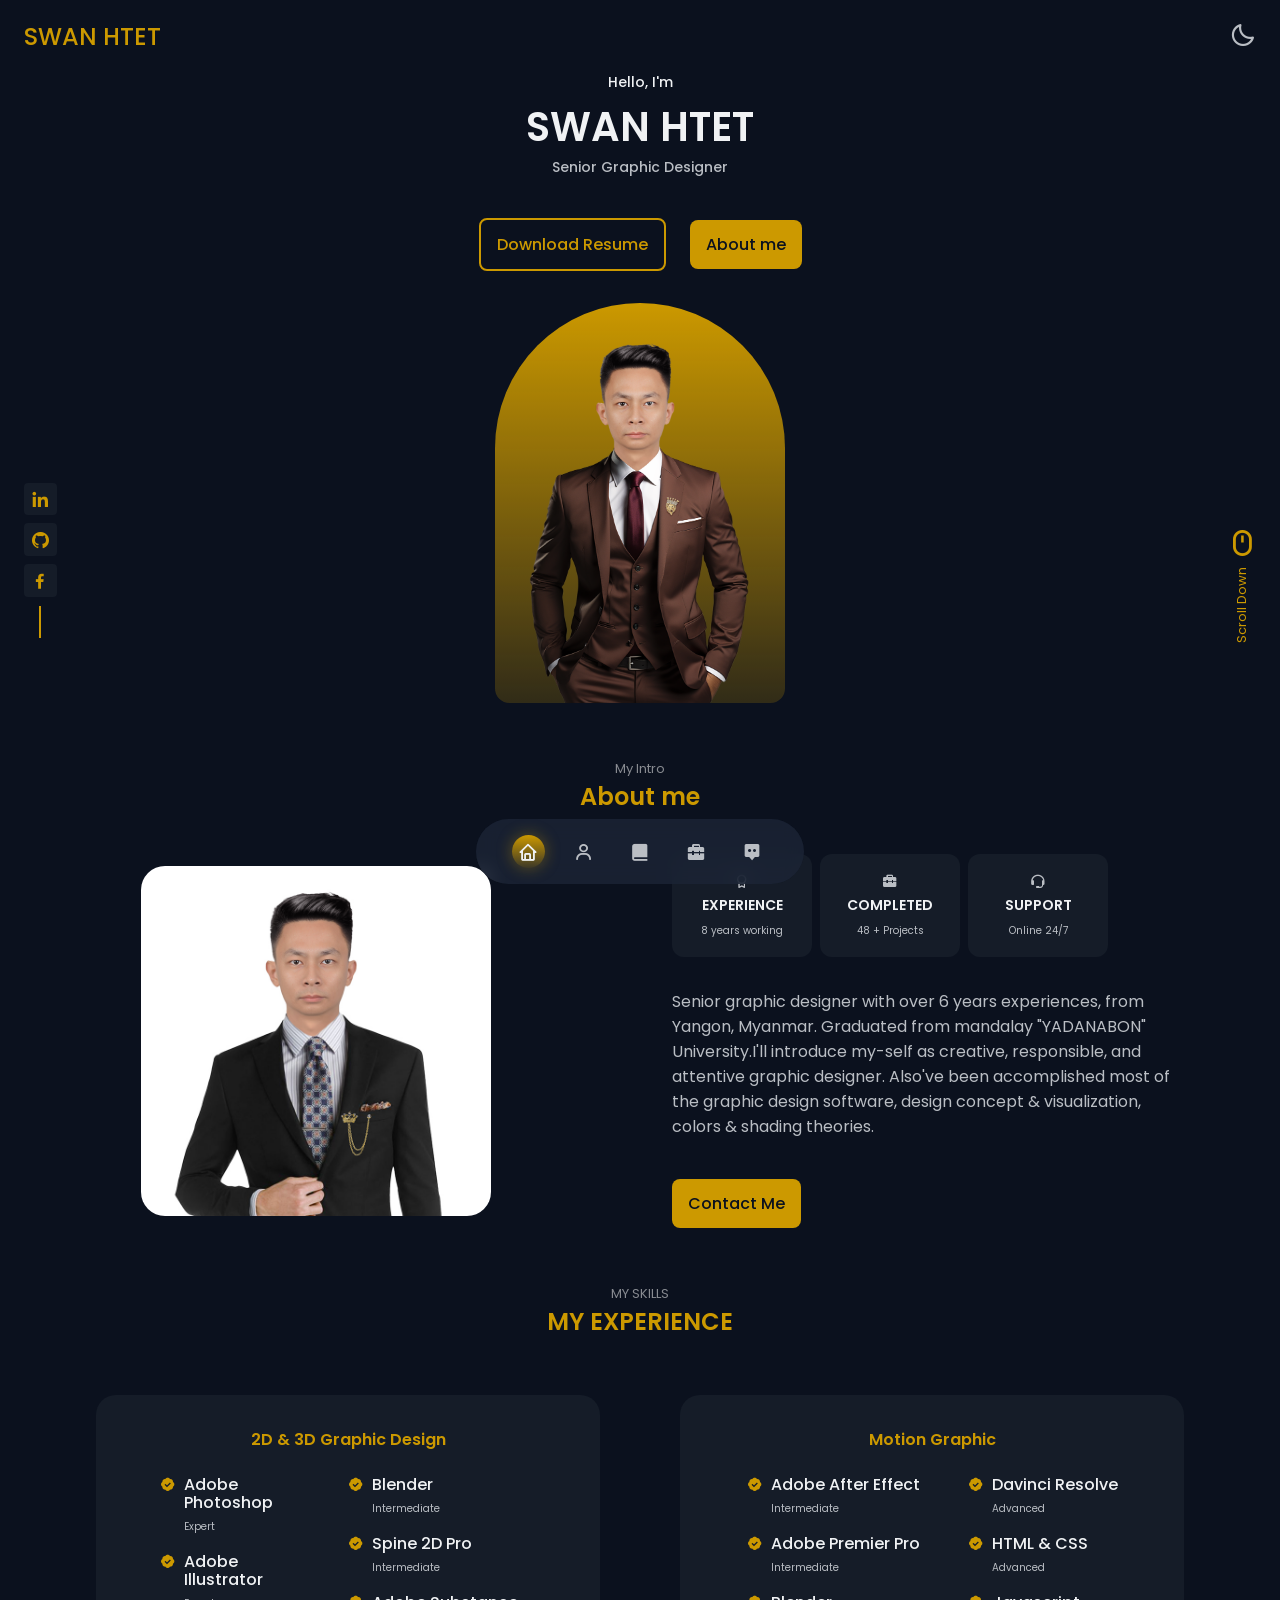
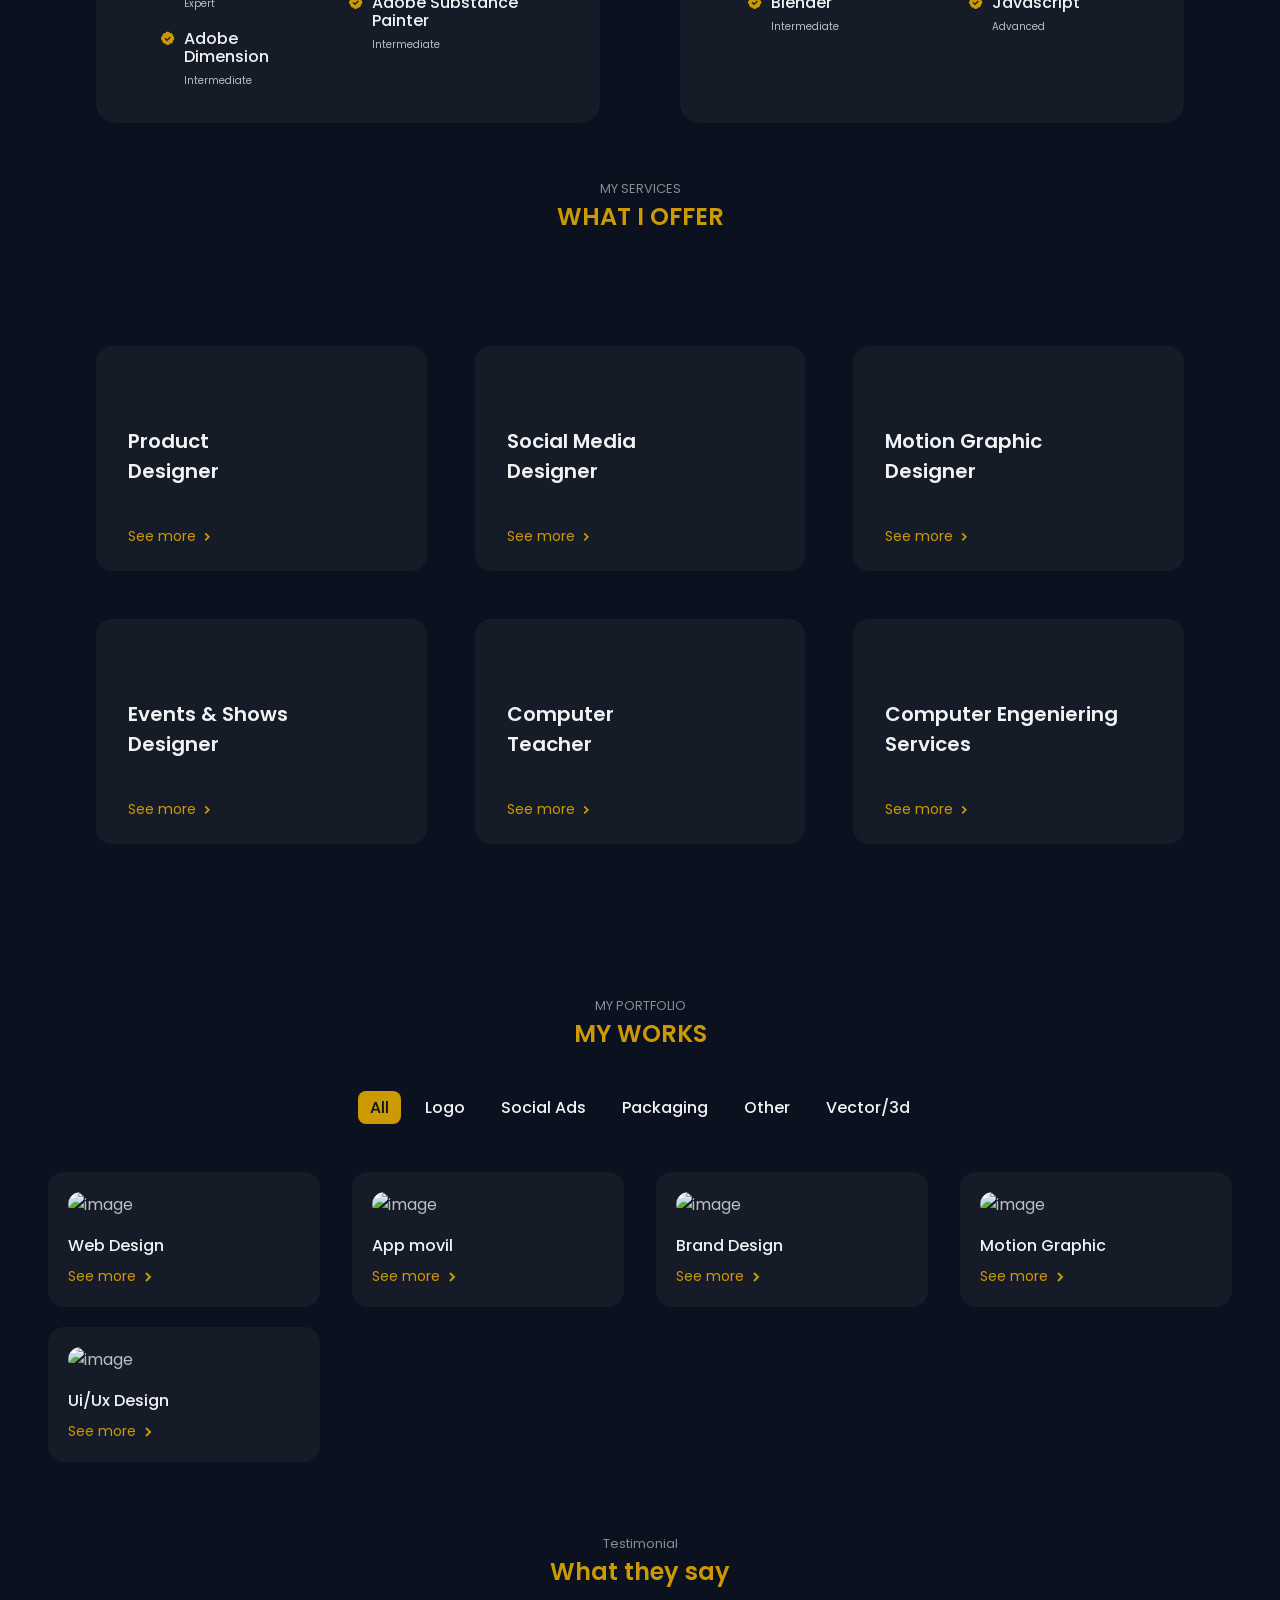
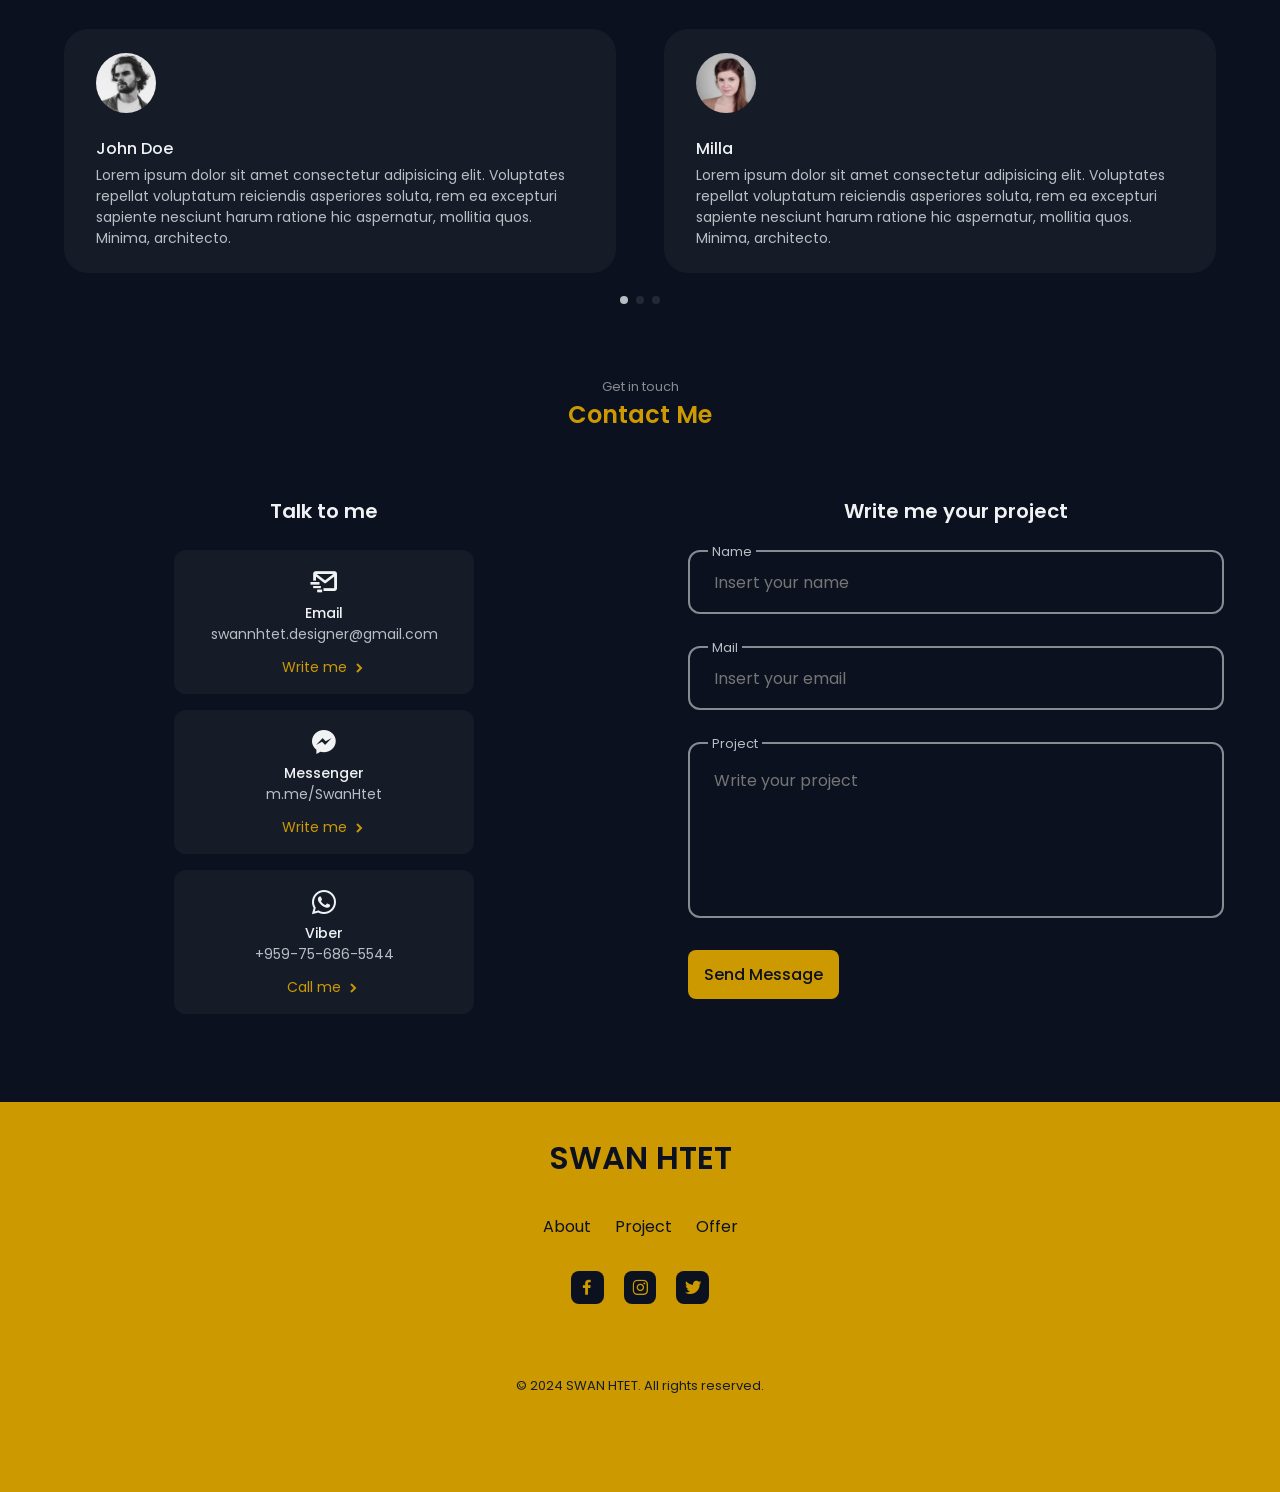
==== index.html @ da4a575e "Add files via upload" ====
<!DOCTYPE html>
    <html lang="en">
    <head>
        <meta charset="UTF-8">
        <meta name="viewport" content="width=device-width, initial-scale=1.0">

        <!--=============== FAVICON ===============-->
        <link rel="shortcut icon" href="" type="image/x-icon">

        <!--=============== BOXICONS ===============-->
        <link href='https://unpkg.com/boxicons@2.1.4/css/boxicons.min.css' rel='stylesheet'>

        <!--=============== SWIPER CSS ===============-->
        <link rel="stylesheet" href="assets/css/swiper-bundle.min.css">

        <!--=============== CSS ===============-->
        <link rel="stylesheet" href="assets/css/styles.css">

        <title> Responsive portfolio website Ansel </title>
    </head>
    <body>
        <!--=============== HEADER ===============-->
        <header class="header" id="header">
          <nav class="nav container">
            <a href="#" class="nav__logo">SWAN HTET</a>
            
            <div class="nav__menu">
                <ul class="nav__list">
                    <li class="nav__item">
                        <a href="#home" class="nav__link active-link">
                            <i class='bx bx-home'></i>
                        </a>
                    </li>

                    <li class="nav__item">
                        <a href="#about" class="nav__link">
                            <i class='bx bx-user'></i>
                        </a>
                    </li>

                    <li class="nav__item">
                        <a href="#skills" class="nav__link">
                            <i class='bx bxs-book-alt'></i>
                        </a>
                    </li>

                    <li class="nav__item">
                        <a href="#work" class="nav__link">
                            <i class='bx bxs-briefcase-alt-2'></i>
                        </a>
                    </li>

                    <li class="nav__item">
                        <a href="#contact" class="nav__link">
                            <i class='bx bxs-message-alt-dots'></i>
                        </a>
                    </li>
                </ul>
            </div>
        <!-----------------------Theme Change button-------------------->
        <i class='bx bx-moon change-theme' id="theme-button"></i>
          </nav>  
        </header>

        <!--=============== MAIN ===============-->
        <main class="main">
            <!--=============== HOME ===============-->
            <section class="home section" id="home">
                <div class="home__container container grid">
                    <div class="home__data">
                        <span class="home__greeting">
                            Hello, I'm
                        </span>
                        <h1 class="home__name">SWAN HTET</h1>
                        <h3 class="home__education">Senior Graphic Designer</h3>
                        <div class="home__buttons">
                            <a download="" href="assets/pdf/Swan-CV.pdf" class="button button--ghost">
                                Download Resume
                            </a>
                            <a href="#about" class="button">About me</a>
                        </div>
                    </div>

                    <div class="home__handle">
                         <img src="assets/img/perfil.png" alt="" class="home__img">
                    </div>
                        
                    <div class="home__social">
                        <a href="https://www.linkedin.com" class="home__social-link">
                            <i class='bx bxl-linkedin' ></i>
                        </a>

                        <a href="https://www.github.com" class="home__social-link">
                            <i class='bx bxl-github'></i>
                        </a>

                        <a href="https://www.facebook.com" class="home__social-link">
                            <i class='bx bxl-facebook'></i>
                        </a>
                    </div>
                    
                    <a href="#about" class="home__scroll">
                        <i class='bx bx-mouse home__scroll-icon' ></i>
                        <span class="home__scroll-name">
                            Scroll Down
                        </span>
                    </a>
                </div>
            </section>
            
            <!--=============== ABOUT ===============-->
            <section class="about section" id="about">
                <span class="section__subtitle">
                    My Intro
                </span>
                <h2 class="section__title">
                    About me
                </h2>

                <div class="about___container container grid">
                    <img src="assets/img/about.jpg" alt="Picture" class="about__img">
                    <div class="about__data">
                        <div class="about__info">
                            <div class="about__box">
                                <i class='bx bx-award about__icon'></i>
                                <h3 class="about__title">
                                    EXPERIENCE
                                </h3>
                                <span class="about__subtitle">8 years working</span>
                            </div>

                            <div class="about__box">
                                <i class='bx bxs-briefcase-alt-2 about__icon'></i>
                                <h3 class="about__title">
                                    COMPLETED
                                </h3>
                                <span class="about__subtitle">48 + Projects</span>
                            </div>

                            <div class="about__box">
                                <i class='bx bx-support about__icon'></i>
                                <h3 class="about__title">
                                    SUPPORT
                                </h3>
                                <span class="about__subtitle">Online 24/7</span>
                            </div>
                        </div>

                        <p class="about__description">
                            Senior graphic designer with over 6 years experiences, from Yangon, Myanmar.
                            Graduated from mandalay "YADANABON" University.I'll introduce my-self as 
                            creative, responsible, and attentive graphic designer. Also've been accomplished 
                            most of the graphic design software, design concept & visualization, colors & shading theories.
                            
                        </p>
                        <a href="#contact" class="button">Contact Me</a>
                    </div>
                </div>
            </section>

            <!--=============== SKILLS ===============-->
            <section class="skills section" id="skills">
                <span class="section__subtitle">MY SKILLS</span>
                <h2 class="section__title">MY EXPERIENCE</h2>

                <div class="skills__container container grid">
                    <div class="skills__content">
                        <h3 class="skills__title">2D & 3D Graphic Design</h3>

                        <div class="skills__box">
                            <div class="skills__group">
                                <div class="skills__data">
                                    <i class='bx bxs-badge-check'></i>
                                    <div>
                                        <h3 class="skills__name">Adobe Photoshop</h3>
                                        <span class="skills__level">Expert</span>
                                    </div>
                                </div>

                                <div class="skills__data">
                                    <i class='bx bxs-badge-check'></i>
                                    <div>
                                        <h3 class="skills__name">Adobe Illustrator</h3>
                                        <span class="skills__level">Expert</span>
                                    </div>
                                </div>

                                <div class="skills__data">
                                    <i class='bx bxs-badge-check'></i>
                                    <div>
                                        <h3 class="skills__name">Adobe Dimension</h3>
                                        <span class="skills__level">Intermediate</span>
                                    </div>
                                </div>

                            </div>

                            <div class="skills__group">
                                <div class="skills__data">
                                    <i class='bx bxs-badge-check'></i>
                                    <div>
                                        <h3 class="skills__name">Blender</h3>
                                        <span class="skills__level">Intermediate</span>
                                    </div>
                                </div>
                                
                                <div class="skills__data">
                                    <i class='bx bxs-badge-check'></i>
                                    <div>
                                        <h3 class="skills__name">Spine 2D Pro</h3>
                                        <span class="skills__level">Intermediate</span>
                                    </div>
                                </div>


                                <div class="skills__data">
                                    <i class='bx bxs-badge-check'></i>
                                    <div>
                                        <h3 class="skills__name">Adobe Substance Painter</h3>
                                        <span class="skills__level">Intermediate</span>
                                    </div>
                                </div>                                
                            </div>
                        </div>
                    </div>

                    <div class="skills__content">
                        <h3 class="skills__title">Motion Graphic</h3>

                        <div class="skills__box">
                            <div class="skills__group">
                                <div class="skills__data">
                                    <i class='bx bxs-badge-check'></i>
                                    <div>
                                        <h3 class="skills__name">Adobe After Effect</h3>
                                        <span class="skills__level">Intermediate</span>
                                    </div>
                                </div>

                                <div class="skills__data">
                                    <i class='bx bxs-badge-check'></i>
                                    <div>
                                        <h3 class="skills__name">Adobe Premier Pro</h3>
                                        <span class="skills__level">Intermediate</span>
                                    </div>
                                </div>

                                <div class="skills__data">
                                    <i class='bx bxs-badge-check'></i>
                                    <div>
                                        <h3 class="skills__name">Blender</h3>
                                        <span class="skills__level">Intermediate</span>
                                    </div>
                                </div>

                            </div>

                            <div class="skills__group">
                                <div class="skills__data">
                                    <i class='bx bxs-badge-check'></i>
                                    <div>
                                        <h3 class="skills__name">Davinci Resolve</h3>
                                        <span class="skills__level">Advanced</span>
                                    </div>
                                </div>

                                <div class="skills__data">
                                    <i class='bx bxs-badge-check'></i>
                                    <div>
                                        <h3 class="skills__name">HTML & CSS</h3>
                                        <span class="skills__level">Advanced</span>
                                    </div>
                                </div>

                                

                                <div class="skills__data">
                                    <i class='bx bxs-badge-check'></i>
                                    <div>
                                        <h3 class="skills__name">Javascript</h3>
                                        <span class="skills__level">Advanced</span>
                                    </div>
                                </div>
                                
                            </div>
                        </div>
                    </div>
                </div>
            </section>

            <!--=============== SERVICES ===============-->
            <section class="services section">
              <span class="section__subtitle">MY SERVICES</span>  
              <h2 class="section__title">WHAT I OFFER</h2>

              <div class="services__container container grid">
                <div class="services__card">
                    <h3 class="services__title">Product<br>Designer</h3>
                        
                    <span class="services__button">
                        See more <i class='bx bxs-chevron-right services__icon'></i>
                    </span>

                    <div class="services__modal">
                        <div class="services__modal-content">
                            <i class='bx bx-x services__modal-close'></i>

                            <h3 class="services__modal-title">Product Designer</h3>
                            <p class="services__modal-description">
                                Service with more than 3 years of experience. 
                                Providing quality work to clients and companies.
                            </p>

                            <ul class="services__modal-list">
                                <li class="services__modal-item">
                                    <i class='bx bx-check services__modal-icon'></i>
                                    <p class="services__modal-info">
                                        I develop the user interface.
                                    </p>
                                </li>

                                <li class="services__modal-item">
                                    <i class='bx bx-check services__modal-icon'></i>
                                    <p class="services__modal-info">
                                        Web page development.
                                    </p>
                                </li>

                                <li class="services__modal-item">
                                    <i class='bx bx-check services__modal-icon'></i>
                                    <p class="services__modal-info">
                                        I create ux element interactions.
                                    </p>
                                </li>

                                <li class="services__modal-item">
                                    <i class='bx bx-check services__modal-icon'></i>
                                    <p class="services__modal-info">
                                        I position your company brand.
                                    </p>
                                </li>

                                <li class="services__modal-item">
                                    <i class='bx bx-check services__modal-icon'></i>
                                    <p class="services__modal-info">
                                        Design and mockups of products for companies.
                                    </p>
                                </li>
                            </ul>
                        </div>
                    </div>
                </div>

                <div class="services__card">
                    <h3 class="services__title">Social Media <br> Designer</h3>

                    <span class="services__button">
                        See more <i class='bx bxs-chevron-right services__icon'></i>
                    </span>

                    <div class="services__modal">
                        <div class="services__modal-content">
                            <i class='bx bx-x services__modal-close'></i>

                            <h3 class="services__modal-title">Social Media Ads Designer</h3>
                            <p class="services__modal-description">
                                Service with more than 3 years of experience. 
                                Providing quality work to clients and companies.
                            </p>

                            <ul class="services__modal-list">
                                <li class="services__modal-item">
                                    <i class='bx bx-check services__modal-icon'></i>
                                    <p class="services__modal-info">
                                        I develop the user interface.
                                    </p>
                                </li>

                                <li class="services__modal-item">
                                    <i class='bx bx-check services__modal-icon'></i>
                                    <p class="services__modal-info">
                                        Web page development.
                                    </p>
                                </li>

                                <li class="services__modal-item">
                                    <i class='bx bx-check services__modal-icon'></i>
                                    <p class="services__modal-info">
                                        I create ux element interactions.
                                    </p>
                                </li>

                                <li class="services__modal-item">
                                    <i class='bx bx-check services__modal-icon'></i>
                                    <p class="services__modal-info">
                                        I position your company brand.
                                    </p>
                                </li>

                                <li class="services__modal-item">
                                    <i class='bx bx-check services__modal-icon'></i>
                                    <p class="services__modal-info">
                                        Design and mockups of products for companies.
                                    </p>
                                </li>
                            </ul>
                        </div>
                    </div>
                </div>

                <div class="services__card">
                    <h3 class="services__title">Motion Graphic <br> Designer</h3>

                    <span class="services__button">
                        See more <i class='bx bxs-chevron-right services__icon'></i>
                    </span>

                    <div class="services__modal">
                        <div class="services__modal-content">
                            <i class='bx bx-x services__modal-close'></i>

                            <h3 class="services__modal-title">Motion Graphic Designer</h3>
                            <p class="services__modal-description">
                                Service with more than 3 years of experience. 
                                Providing quality work to clients and companies.
                            </p>

                            <ul class="services__modal-list">
                                <li class="services__modal-item">
                                    <i class='bx bx-check services__modal-icon'></i>
                                    <p class="services__modal-info">
                                        I develop the user interface.
                                    </p>
                                </li>

                                <li class="services__modal-item">
                                    <i class='bx bx-check services__modal-icon'></i>
                                    <p class="services__modal-info">
                                        Web page development.
                                    </p>
                                </li>

                                <li class="services__modal-item">
                                    <i class='bx bx-check services__modal-icon'></i>
                                    <p class="services__modal-info">
                                        I create ux element interactions.
                                    </p>
                                </li>

                                <li class="services__modal-item">
                                    <i class='bx bx-check services__modal-icon'></i>
                                    <p class="services__modal-info">
                                        I position your company brand.
                                    </p>
                                </li>

                                <li class="services__modal-item">
                                    <i class='bx bx-check services__modal-icon'></i>
                                    <p class="services__modal-info">
                                        Design and mockups of products for companies.
                                    </p>
                                </li>
                            </ul>
                        </div>
                    </div>
                </div>

                <div class="services__card">
                    <h3 class="services__title">Events & Shows <br> Designer</h3>

                    <span class="services__button">
                        See more <i class='bx bxs-chevron-right services__icon'></i>
                    </span>

                    <div class="services__modal">
                        <div class="services__modal-content">
                            <i class='bx bx-x services__modal-close'></i>

                            <h3 class="services__modal-title">Events & Shows Designer</h3>
                            <p class="services__modal-description">
                                Service with more than 3 years of experience. 
                                Providing quality work to clients and companies.
                            </p>

                            <ul class="services__modal-list">
                                <li class="services__modal-item">
                                    <i class='bx bx-check services__modal-icon'></i>
                                    <p class="services__modal-info">
                                        I develop the user interface.
                                    </p>
                                </li>

                                <li class="services__modal-item">
                                    <i class='bx bx-check services__modal-icon'></i>
                                    <p class="services__modal-info">
                                        Web page development.
                                    </p>
                                </li>

                                <li class="services__modal-item">
                                    <i class='bx bx-check services__modal-icon'></i>
                                    <p class="services__modal-info">
                                        I create ux element interactions.
                                    </p>
                                </li>

                                <li class="services__modal-item">
                                    <i class='bx bx-check services__modal-icon'></i>
                                    <p class="services__modal-info">
                                        I position your company brand.
                                    </p>
                                </li>

                                <li class="services__modal-item">
                                    <i class='bx bx-check services__modal-icon'></i>
                                    <p class="services__modal-info">
                                        Design and mockups of products for companies.
                                    </p>
                                </li>
                            </ul>
                        </div>
                    </div>
                </div>

                <div class="services__card">
                    <h3 class="services__title">Computer <br> Teacher</h3>

                    <span class="services__button">
                        See more <i class='bx bxs-chevron-right services__icon'></i>
                    </span>

                    <div class="services__modal">
                        <div class="services__modal-content">
                            <i class='bx bx-x services__modal-close'></i>

                            <h3 class="services__modal-title">Computer Teacher</h3>
                            <p class="services__modal-description">
                                Service with more than 3 years of experience. 
                                Providing quality work to clients and companies.
                            </p>

                            <ul class="services__modal-list">
                                <li class="services__modal-item">
                                    <i class='bx bx-check services__modal-icon'></i>
                                    <p class="services__modal-info">
                                        I develop the user interface.
                                    </p>
                                </li>

                                <li class="services__modal-item">
                                    <i class='bx bx-check services__modal-icon'></i>
                                    <p class="services__modal-info">
                                        Web page development.
                                    </p>
                                </li>

                                <li class="services__modal-item">
                                    <i class='bx bx-check services__modal-icon'></i>
                                    <p class="services__modal-info">
                                        I create ux element interactions.
                                    </p>
                                </li>

                                <li class="services__modal-item">
                                    <i class='bx bx-check services__modal-icon'></i>
                                    <p class="services__modal-info">
                                        I position your company brand.
                                    </p>
                                </li>

                                <li class="services__modal-item">
                                    <i class='bx bx-check services__modal-icon'></i>
                                    <p class="services__modal-info">
                                        Design and mockups of products for companies.
                                    </p>
                                </li>
                            </ul>
                        </div>
                    </div>
                </div>

                <div class="services__card">
                    <h3 class="services__title">Computer Engeniering <br> Services</h3>

                    <span class="services__button">
                        See more <i class='bx bxs-chevron-right services__icon'></i>
                    </span>

                    <div class="services__modal">
                        <div class="services__modal-content">
                            <i class='bx bx-x services__modal-close'></i>

                            <h3 class="services__modal-title">Computer Engeniering Services</h3>
                            <p class="services__modal-description">
                                Service with more than 3 years of experience. 
                                Providing quality work to clients and companies.
                            </p>

                            <ul class="services__modal-list">
                                <li class="services__modal-item">
                                    <i class='bx bx-check services__modal-icon'></i>
                                    <p class="services__modal-info">
                                        I develop the user interface.
                                    </p>
                                </li>

                                <li class="services__modal-item">
                                    <i class='bx bx-check services__modal-icon'></i>
                                    <p class="services__modal-info">
                                        Web page development.
                                    </p>
                                </li>

                                <li class="services__modal-item">
                                    <i class='bx bx-check services__modal-icon'></i>
                                    <p class="services__modal-info">
                                        I create ux element interactions.
                                    </p>
                                </li>

                                <li class="services__modal-item">
                                    <i class='bx bx-check services__modal-icon'></i>
                                    <p class="services__modal-info">
                                        I position your company brand.
                                    </p>
                                </li>

                                <li class="services__modal-item">
                                    <i class='bx bx-check services__modal-icon'></i>
                                    <p class="services__modal-info">
                                        Design and mockups of products for companies.
                                    </p>
                                </li>
                            </ul>
                        </div>
                    </div>
                </div>
                
              </div>
            </section>

            <!--=============== WORK ===============-->
            <section class="work section" id="work">
                <span class="section__subtitle">MY PORTFOLIO</span>
                <h2 class="section__title">MY WORKS</h2>

                <div class="work__filters">
                   <span class="work__item active-work" data-filter='all'>All</span>
                   <span class="work__item" data-filter='.logo'>Logo</span>
                   <span class="work__item" data-filter='.social-ads'>Social Ads</span>
                   <span class="work__item" data-filter='.packaging'>Packaging</span>
                   <span class="work__item" data-filter='.other'>Other</span>
                   <span class="work__item" data-filter='.Vector/3d'>Vector/3d</span>
                </div>

                <div class="work__container container grid">
                   <div class="work__card mix logo">
                       <img src="assets/img/work1.jpg" alt="image" class="work__img">
                       <h3 class="work__title">Web Design</h3>
                        <span class="work__button">
                            See more <i class='bx bxs-chevron-right work__icon'></i>
                        </span>
    
                        <div class="work__modal">
                            <div class="work__modal-content">
                                <i class='bx bx-x work__modal-close'></i>

                                <h3 class="work__modal-title">Social Media Design</h3>                               

                                <img src="assets/img/work1.jpg" alt="" class="work__modal-img">

                                <p class="work__modal-description">
                                    Service with more than 3 years of experience. 
                                    Providing quality work to clients and companies.
                                </p>
                            </div>
                        </div>                                                                        
                   </div>

                   <div class="work__card mix social-ads">
                       <img src="assets/img/work2.jpg" alt="image" class="work__img">

                       <h3 class="work__title">App movil</h3>
                       <span class="work__button">
                        See more <i class='bx bxs-chevron-right work__icon'></i>
                        </span>

                        <div class="work__modal">
                            <div class="work__modal-content">
                                <i class='bx bx-x work__modal-close'></i>

                                <h3 class="work__modal-title">Social Media Design</h3>                               

                                <img src="assets/img/work2.jpg" alt="" class="work__modal-img">

                                <p class="work__modal-description">
                                    Service with more than 3 years of experience. 
                                    Providing quality work to clients and companies.
                                </p>
                            </div>
                        </div>
                   </div>

                   <div class="work__card mix packaging">
                        <img src="assets/img/work3.jpg" alt="image" class="work__img">

                        <h3 class="work__title">Brand Design</h3>
                        <span class="work__button">
                            See more <i class='bx bxs-chevron-right work__icon'></i>
                        </span>

                        <div class="work__modal">
                            <div class="work__modal-content">
                                <i class='bx bx-x work__modal-close'></i>

                                <h3 class="work__modal-title">Social Media Design</h3>                               

                                <img src="assets/img/work3.jpg" alt="" class="work__modal-img">

                                <p class="work__modal-description">
                                    Service with more than 3 years of experience. 
                                    Providing quality work to clients and companies.
                                </p>
                            </div>
                        </div>
                   </div>

                   <div class="work__card mix logo">
                        <img src="assets/img/work4.jpg" alt="image" class="work__img">

                        <h3 class="work__title">Motion Graphic</h3>
                        <span class="work__button">
                            See more <i class='bx bxs-chevron-right work__icon'></i>
                            </span>

                        <div class="work__modal">
                            <div class="work__modal-content">
                                <i class='bx bx-x work__modal-close'></i>

                                <h3 class="work__modal-title">Social Media Design</h3>                               

                                <img src="assets/img/work4.jpg" alt="" class="work__modal-img">

                                <p class="work__modal-description">
                                    Service with more than 3 years of experience. 
                                    Providing quality work to clients and companies.
                                </p>
                            </div>
                        </div>
                   </div>

                   <div class="work__card mix social-ads">
                       <img src="assets/img/work5.jpg" alt="image" class="work__img">

                       <h3 class="work__title">Ui/Ux Design</h3>
                       <span class="work__button">
                        See more <i class='bx bxs-chevron-right work__icon'></i>
                        </span>

                        <div class="work__modal">
                            <div class="work__modal-content">
                                <i class='bx bx-x work__modal-close'></i>

                                <h3 class="work__modal-title">Social Media Design</h3>                               

                                <img src="assets/img/work5.jpg" alt="" class="work__modal-img">

                                <p class="work__modal-description">
                                    Service with more than 3 years of experience. 
                                    Providing quality work to clients and companies.
                                </p>
                            </div>
                        </div>
                   </div>
                </div>
            </section>

            <!--=============== TESTIMONIALS ===============-->
            <section class="testimonial section">
                <span class="section__subtitle">Testimonial</span>
                <h2 class="section__title">What they say</h2>

                <div class="testimonial__container container swiper">
                    <div class="swiper-wrapper">
                        <div class="testimonial__card swiper-slide">
                            <img src="assets/img/testimonial1.png" alt="image" class="testimonial__img">
                            <h3 class="testimonial__name">John Doe</h3>
                            <p class="testimonial__description">
                                Lorem ipsum dolor sit amet consectetur adipisicing elit.
                                 Voluptates repellat voluptatum reiciendis asperiores soluta,
                                 rem ea excepturi sapiente nesciunt harum ratione hic aspernatur, mollitia quos. Minima, architecto.
                            </p>
                        </div>

                        <div class="testimonial__card swiper-slide">
                            <img src="assets/img/testimonial2.png" alt="image" class="testimonial__img">
                            <h3 class="testimonial__name">Milla</h3>
                            <p class="testimonial__description">
                                Lorem ipsum dolor sit amet consectetur adipisicing elit.
                                 Voluptates repellat voluptatum reiciendis asperiores soluta,
                                 rem ea excepturi sapiente nesciunt harum ratione hic aspernatur, mollitia quos. Minima, architecto.
                            </p>
                        </div>

                        <div class="testimonial__card swiper-slide">
                            <img src="assets/img/testimonial3.png" alt="image" class="testimonial__img">
                            <h3 class="testimonial__name">Capri</h3>
                            <p class="testimonial__description">
                                Lorem ipsum dolor sit amet consectetur adipisicing elit.
                                 Voluptates repellat voluptatum reiciendis asperiores soluta,
                                 rem ea excepturi sapiente nesciunt harum ratione hic aspernatur, mollitia quos. Minima, architecto.
                            </p>
                        </div>
                    </div>
                    <div class="swiper-pagination"></div>
                </div>
            </section> 

            <!--=============== CONTACT ===============-->
            <section class="contact section" id="contact">
                <span class="section__subtitle">Get in touch</span>
                <h2 class="section__title">Contact Me</h2>

                <div class="contact__container container grid">
                    <div class="contact__content">
                        <h3 class="contact__title">Talk to me</h3>

                        <div class="contact__info">
                            <div class="contact__card">
                                <i class="bx bx-mail-send contact__card-icon"></i>
                                <h3 class="contact__card-title">Email</h3>
                                <span class="contact__card-data">swannhtet.designer@gmail.com</span>

                                <a href="mailto:swannhtet.designer@gmail.com" target="_blank" class="contact__button">
                                    Write me <i class='bx bxs-chevron-right work__icon contact__button-icon'></i>
                                </a>
                            </div>

                            <div class="contact__card">
                                <i class="bx bxl-messenger contact__card-icon"></i>
                                <h3 class="contact__card-title">Messenger</h3>
                                <span class="contact__card-data">m.me/SwanHtet</span>

                                <a href="https://m.me/SwanHtet" target="_blank" class="contact__button">
                                    Write me <i class='bx bxs-chevron-right work__icon contact__button-icon'></i>
                                </a>
                            </div>

                            <div class="contact__card">
                                <i class="bx bxl-whatsapp contact__card-icon"></i>
                                <h3 class="contact__card-title">Viber</h3>
                                <span class="contact__card-data">+959-75-686-5544</span>

                                <a href="" target="_blank" class="contact__button">
                                    Call me <i class='bx bxs-chevron-right work__icon contact__button-icon'></i>
                                </a>
                            </div>

                        </div>
                    </div>

                    <div class="contact__content">
                        <h3 class="contact__title">Write me your project</h3>

                        <form action="" class="contact-form">
                            <div class="contact__form-div">
                                <label for="" class="contact__form-tag">Name</label>
                                <input type="text" placeholder="Insert your name" class="contact__form-input">
                            </div>

                            <div class="contact__form-div">
                                <label for="" class="contact__form-tag">Mail</label>
                                <input type="email" placeholder="Insert your email" class="contact__form-input">
                            </div>

                            <div class="contact__form-div contact__form-area">
                                <label for="" class="contact__form-tag">Project</label>
                                <textarea name="" id="" cols="30" rows="10" placeholder="Write your project" class="contact__form-input"></textarea>
                            </div>

                            <button class="button">Send Message</button>
                        </form>
                    </div>
                </div>
            </section>
        </main>

        <!--=============== FOOTER ===============-->
        <footer class="footer">
            <div class="footer__container container">
                <h1 class="footer__title">SWAN HTET</h1>

                <ul class="footer__list">
                    <li>
                        <a href="#about" class="footer__link">About</a>
                    </li>

                    <li>
                        <a href="#work" class="footer__link">Project</a>
                    </li>

                    <li>
                        <a href="#services" class="footer__link">Offer</a>
                    </li>
                </ul>

                <ul class="footer__social">
                    <a href="https://www.facebook.com" target="_blank" class="footer__social-link">
                        <i class="bx bxl-facebook"></i>
                    </a>

                    <a href="https://www.instagram.com" target="_blank" class="footer__social-link">
                        <i class="bx bxl-instagram"></i>
                    </a>

                    <a href="https://www.twitter.com" target="_blank" class="footer__social-link">
                        <i class="bx bxl-twitter"></i> 
                    </a>
                </ul>
                <span class="footer__copy">
                    &#169; 2024 SWAN HTET. All rights reserved.
                </span>
            </div>
        </footer>

        <!--=============== SCROLLREVEAL ===============-->
        <script src="assets/js/scrollreveal.min.js"></script>

        <!--=============== SWIPER JS ===============-->
        <script src="assets/js/swiper-bundle.min.js"></script>

        <!--=============== MIXITUP FILTER ===============-->
        <script src="assets/js/mixitup.min.js"></script>

        <!--=============== MAIN JS ===============-->
        <script src="assets/js/main.js"></script>
    </body>
</html>
---- assets/css/styles.css ----
/*=============== GOOGLE FONTS ===============*/
@import url('https://fonts.googleapis.com/css2?family=Poppins:wght@400;500;600&display=swap');

/*=============== VARIABLES CSS ===============*/
:root {
  --header-height: 3.5rem;

  /*========== Colors ==========*/
  /*Color mode HSL(hue, saturation, lightness)*/
  /*
        Purple: hsl(250, 66%, 75%)
        Blue: hsl(207, 90%, 72%)
        Pink: hsl(356, 66%, 75%)
        Teal: hsl(174, 63%, 62%)
  */
  --first-hue: 45;
  --sat: 100%;
  --lig: 40%;
  --second-hue:219 ; /*---------219------------*/

  --first-color: hsl(var(--first-hue), var(--sat), var(--lig));
  --first-color-alt: hsl(var(--first-hue), var(--sat), 36%); /* -4% */
  --title-color: hsl(var(--second-hue), 15%, 95%);
  --text-color: hsl(var(--second-hue), 8%, 75%);
  --text-color-light: hsl(var(--second-hue), 4%, 55%);
  --body-color: hsl(var(--second-hue), 48%, 8%);
  --container-color: hsl(var(--second-hue), 32%, 12%);

  /*========== Font and typography ==========*/
  /*.5rem = 8px | 1rem = 16px ...*/
  --body-font: 'Poppins', sans-serif;
  --biggest-font-size: 1.75rem;
  --h1-font-size: 1.5rem;
  --h2-font-size: 1.25rem;
  --h3-font-size: 1rem;
  --normal-font-size: .938rem;
  --small-font-size: .813rem;
  --smaller-font-size: .75rem;
  --tiny-font-size: .625rem;

  /*========== Font weight ==========*/
  --font-medium: 500;
  --font-semibold: 600;

  /*========== z index ==========*/
  --z-tooltip: 10;
  --z-fixed: 100;
  --z-modal: 1000;
}

/* Responsive typography */
@media screen and (min-width: 968px) {
  :root {
    --biggest-font-size: 2.5rem;
    --h1-font-size: 2.25rem;
    --h2-font-size: 1.5rem;
    --h3-font-size: 1.25rem;
    --normal-font-size: 1rem;
    --small-font-size: .875rem;
    --smaller-font-size: .813rem;
  }
}

/*=============== BASE ===============*/
* {
  box-sizing: border-box;
  padding: 0;
  margin: 0;
}

html {
  scroll-behavior: smooth;
}

body,
button,
input,
textarea {
  font-family: var(--body-font);
  font-size: var(--normal-font-size);
}

body {
  background-color: var(--body-color);
  color: var(--text-color);
  transition: .4s; /* for light mode animation */
}

h1, h2, h3 {
  color: var(--title-color);
  font-weight: var(--font-semibold);
}

ul {
  list-style: none;
}

a {
  text-decoration: none;
}

button {
  cursor: pointer;
  border: none;
  outline: none;
}

img {
  max-width: 100%;
  height: auto;
}


/*=============== THEME ===============*/
.change-theme{
  font-size: 1.7rem;
  cursor: pointer;
  transition: .3s;
}

.change-theme:hover{
  color: var(--first-color);
}

/*========== Variables Light theme ==========*/
body.light-theme{
  --title-color: hsl(var(--second-hue), 15%, 15%);
  --text-color: hsl(var(--second-hue), 8%, 35%);
  --body-color: hsl(var(--second-hue), 100%, 99%);
  --container-color: #fff;
}

/*========== 
    Color changes in some parts of 
    the website, in light theme
==========*/

.light-theme .scroll-header{
  box-shadow: 0 2px 4px hsla(0,0%,1%,.1);
}

.light-theme .nav__menu{
  background-color: hsla(var(--second-hue), 32%, 90%, .8); 
}
.light-theme .section__subtitle{
  color: var(--text-color);
}

.light-theme .home__social-link{
  box-shadow: 0 2px 8px hsla(var(--second-hue), 48%, 8%, .1);
}

.light-theme .home__social::after,
.light-theme .footer__social-link{
  background-color: var(--title-color);
}

.light-theme .home__social-link,
.light-theme .home__home__scroll,
.light-theme .button,
.light-theme .button:hover,
.light-theme .active-work,
.light-theme .footer__title,
.light-theme .footer__link,
.light-theme .footer__copy{
  color: var(--title-color);
}
.light-theme .about__box,
.light-theme .skills__content,
.light-theme .services__card,
.light-theme .work__card,
.light-theme .testimonial__card,
.light-theme .contact__card{
  box-shadow: 0 2px 8px hsla(var(--second-hue),48%,8%, .1);
}
.light-theme::-webkit-scrollbar{
  background-color: hsl(var(--second-hue), 8%, 66%);
}

.light-theme::-webkit-scrollbar-thumb{
  background-color: hsl(var(--second-hue), 8%, 54%);
}

.light-theme::-webkit-scrollbar-thumb:hover{
  background-color: hsl(var(--second-hue), 8%, 44%);
}

/*=============== REUSABLE CSS CLASSES ===============*/
.container {
  max-width: auto; /*968px*/
  margin-left: 1rem;
  margin-right: 1rem;
}

.grid {
  display: grid;
  gap: 1.25rem;
}

.main {
  overflow: hidden;
}

.section {
  padding: 4.5rem 0 1rem;
}

.section__title, 
.section__subtitle {
  text-align: center;
}

.section__title {
  font-size: var(--h2-font-size);
  color: var(--first-color);
  margin-bottom: 2rem;
}

.section__subtitle {
  display: block;
  font-size: var(--smaller-font-size);
  color: var(--text-color-light);
}

/*=============== HEADER & NAV===============*/
.header{
  position: fixed;
  top: 0;
  left: 0;
  width: 100%;
  background-color: var(--body-color);
  z-index: var(--z-fixed);
  transition: .4s; /* for light mode animation */
}
.nav{
  height: var(--header-height);
  display: flex;
  justify-content: space-between;
  align-items: center;

}
.nav__logo{
  color: var(--first-color);
  font-size: var(--h2-font-size);
  font-weight: var(--font-medium);
  transition: .4s;

}
.nav__logo:hover{
  color: var(--first-color-alt);
}

.nav__menu{
  position: fixed;
  bottom: 1rem;
  background-color: hsla(var(--second-hue), 32%,16%,.8);
  width: 90%;
  border-radius: 4rem;
  padding: 1rem 2.25rem;
  backdrop-filter: blur(10px);
  transition: .4s; /* for light mode animation */
}

.nav__list{
  display: flex;
  justify-content: space-between;
  align-items: center;

}

.nav__link{
  color: var(--text-color);
  font-size: 1.25rem;
  padding: 0.4rem;
  display: flex;
  border-radius: 5rem;
}
/* Active link */
.active-link{
  background: linear-gradient(180deg,
              hsla(var(--first-hue),var(--sat),var(--lig),1),
              hsla(var(--first-hue),var(--sat),var(--lig),.2)            
  );         
  box-shadow: 0 0 16px hsla(var(--first-hue),var(--sat),var(--lig),.4);
  color: var(--title-color);
}

/* Change background header */
.scroll-header{
  box-shadow: 0 4px 4px hsla(0,0%,4%, .3);
}

/*=============== HOME ===============*/
.home__container{
  position: relative;
  row-gap: 2rem;
  padding-top: 2rem;
}

.home__data{
  text-align: center;
}

.home__greeting,
.home__education{
  font-size: var(--small-font-size);
  font-weight: var(--font-medium);
}

.home__greeting{
  display: block;
  color: var(--title-color);
  margin-bottom: .25rem;
}

.home__education{
  color: var(--text-color);
  margin-bottom: 2.5rem;
}

.home__name{
  font-size: var(--biggest-font-size);
}

.home__img{
  width: 180px;
}

.home__handle{
  justify-self: center;
  width: 190px;
  height: 293px;
  background: linear-gradient(
              hsla(var(--first-hue),var(--sat),var(--lig),1),
              hsla(var(--first-hue),var(--sat),var(--lig),.2)
            );
  border-radius: 10rem 10rem 1rem 1rem;   
  display: flex;         
  align-items: flex-end;
  justify-content: center;
  overflow: hidden;
}

.home__buttons{
  display: flex;
  justify-content: center;
  align-items: center;
  gap: 1.5rem
  ;
}

.home__social,
.home__scroll{
  position: absolute;
}

.home__social{
  bottom: 6rem;
  left: 0;
  display: grid;
  row-gap: .5rem;
}

.home__social-link{
  width: max-content;
  background-color: var(--container-color);
  color: var(--first-color);
  padding: .25rem;
  border-radius: .25rem;
  display: flex;
  font-size: 1rem;
  transition: .4s;
}

.home__social-link:hover{
  background-color: var(--first-color);
  color: #fff;
}
.home__social::after{
  content: '';
  width: 32px;
  height: 2px;
  background-color: var(--first-color);
  transform: rotate(90deg) translate(16px, 3px);
}
.home__scroll{
color: var(--first-color);
right: -1.5rem;
bottom: 5.5rem;
display: grid;
row-gap: 2.25rem;
justify-items: center;

}

.home__scroll-link{
  font-size: 1.25rem;
}
.home__scroll-name{
  font-size: var(--smaller-font-size);
  transform: rotate(-90deg);
}


/*=============== BUTTONS ===============*/
.button{
  display: inline-block;
  background-color: var(--first-color);
  color: var(--body-color);
  padding: .75rem 1rem;
  border-radius: .5rem;
  font-weight: var(--font-medium);
  transition: .5s;
}

.button:hover{
  background-color: var(--first-color-alt);
  color: var(--body-color);
}

.button--ghost{
  background-color: transparent;
  border: 2px solid var(--first-color);
  color: var(--first-color);
}

/*=============== ABOUT ===============*/
.about___container{
  row-gap: 2.5rem;
}
.about__img{
  width: 220px;
  border-radius: 1.5rem;
  justify-self: center;
}

.about__data{
  text-align: center;

}
.about__info{
  display: grid;
  grid-template-columns: repeat(3, 1fr);
  gap: .5rem;
  margin-bottom: 2rem;
}
.about__box{
  background-color: var(--container-color);
  border-radius: .75rem;
  padding: .75rem .5rem;
}

.about-icon{
  font-size: 1.5rem;
  color: var(--first-color);
  margin-bottom: .5rem;
}

.about__title{
  font-size: var(--small-font-size);
}
.about__subtitle{
  font-size: var(--tiny-font-size);
}
.about__description{
  margin-bottom: 2rem;
}
/*=============== SKILLS ===============*/
.skills__container{
  row-gap: 2rem;
  padding-top: 1rem;
}

.skills__content{
  background-color: var(--container-color);
  padding: 1.5rem;
  border-radius: 1.25rem;
}
.skills__title{
  font-size: var(--normal-font-size);
  font-weight: var(--font-semibold);
  color: var(--first-color);
  text-align: center;
  margin-bottom: 1.5rem;
}
.skills__box{
  display: flex;
  align-items: flex-start;
  justify-content: center;
  column-gap: 3rem;

}
.skills__group{
  display: grid;
  align-content: flex-start;
  row-gap: 1rem;
}

.skills__data{
  display: flex;
  column-gap: 0.5rem;
}
.skills .bxs-badge-check{
  font-size: 1rem;
  color: var(--first-color);
}
.skills__name{
  font-size: var(--normal-font-size);
  font-weight: var(--font-medium);
  line-height: 18px;
}

.skills__level{
  font-size: var(--tiny-font-size);
}
/*=============== SERVICES ===============*/
.services__container{
  grid-template-columns: repeat(2, 1fr);
  gap: 1.5rem;
  padding-top: 1rem;
}

.services__card{
  background-color: var(--container-color);
  padding: 3rem 1.5rem 1.5rem;
  border-radius: 1rem;
}

.services__title{
  font-size: var(--h3-font-size);
  margin-bottom: 2.5rem;
}

.services__button{
  color: var(--first-color);
  font-size: var(--small-font-size);
  display: flex;
  align-items: center;
  column-gap: .25rem;
  cursor: pointer;
}

.services__button:hover
.work__icon{
  transform: translateX(.25rem);

}

.work__icon{
  font-size: 1rem;
  transition: .4s;
}

/* Services modal */
.services__modal{
  position: fixed;
  inset: 0;
  background-color: hsla(var(--second-hue), 28%, 16%, .7);
  padding: 2rem 1rem;
  display: grid;
  place-items: center;
  visibility: hidden;
  opacity: 0;
  transition: .4s;
  z-index: var(--z-modal);
}
.services__modal-content{
  position: relative;
  background-color: var(--body-color);
  padding: 4.5rem 1.5rem 2.5rem;
  border-radius: 1.5rem;
}

.services__modal-title,
.services__modal-description{
  text-align: center;
}

.services__modal-title{
  font-size: var(--h3-font-size);
  color: var(--first-color);
  margin-bottom: 1rem;
}

.services__modal-description{
  font-size: var(--small-font-size);
  margin-bottom: 2rem;
}

.services__modal-list{
  display: grid;
  row-gap: 0.75rem;
}

.services__modal-item{
  display: flex;
  align-items: flex-start;
  column-gap: 0.5rem;
}

.services__modal-icon{
  font-size: 1.5rem;
  color: var(--first-color);
}

.services__modal-info{
  font-size: var(--small-font-size);
}

.services__modal-close{
  position: absolute;
  top: 1.5rem;
  right: 1.5rem;
  font-size: 1.5rem;
  color: var(--first-color);
  cursor: pointer;
}
/*============Work Modal===========*/


.work__modal{
  position: fixed;
  inset: 0;
  background-color: hsla(var(--second-hue), 28%, 16%, .7);
  padding: 2rem 1rem;
  display: grid;
  place-items: center;
  visibility: hidden;
  opacity: 0;
  transition: .4s;
  z-index: var(--z-modal);
}
.work__modal-content{
  position: relative;
  background-color: var(--body-color);
  padding: 4.5rem 1.5rem 2.5rem;
  border-radius: 1.5rem;
}

.work__modal-close{
  position: absolute;
  top: 1.5rem;
  right: 1.5rem;
  font-size: 1.5rem;
  font-weight: var(--font-semibold);
  color: var(--first-color);
  cursor: pointer;
}

.work__button{
  color: var(--first-color);
  font-size: var(--small-font-size);
  display: flex;
  align-items: center;
  column-gap: .25rem;
  cursor: pointer;
}

.work__modal-description{
  font-size: var(--small-font-size);
  margin-bottom: 2rem;
  text-align: center;
  color: var(--text-color-light);
}

.work__modal-title{
  font-size: var(--h2-font-size);
  font-weight: var(--font-medium);
  color: var(--first-color); 
  margin-bottom: 0.25rem;
  text-align: center;
  padding-bottom: 1.25rem;
}

.work__modal-img{
  width: 960px;
  object-fit: cover;
  object-position: center;
  border-radius: .2rem;
  box-shadow: 0 4px 4px hsla(0,0%,4%, .3) ;
}

/*Active modal*/
.active-modal{
  opacity: 1;
  visibility: visible;
}

.work__active-modal{
  opacity: 1;
  visibility: visible;
}


/*=============== WORK ===============*/
.work__container{
  padding-top: 1rem;

}
.work__filters{
  display: flex;
  justify-content: center;
  align-items: center;
  column-gap: .75rem;
  margin-bottom: 2rem;
}

.work__item{
  cursor: pointer;
  color: var(--title-color);
  padding: .25rem .75rem;
  font-weight: var(--font-medium);
  border-radius: .5rem;
}
.work__card{
  background-color: var(--container-color);
  padding: 1rem;
  border-radius: 1rem;

}

.work__img{
  border-radius: 1rem;
  margin-bottom: 0.75rem;
}

.work__title{
  font-size: var(--normal-font-size);
  font-weight: var(--font-medium);
  margin-bottom: 0.25rem;
}

.work__button{
  width: max-content;
  color: var(--first-color);
  font-size: var(--small-font-size);
  display: flex;
  align-items: center;
  column-gap: .25rem;
}

.work__button:hover .work__icon{
  transform: translateX(.25rem);
}

.work__icon{
  font-size: 1rem;
  transition: .4s;
}


/* Active item work*/
.active-work{
  background-color: var(--first-color);
  color: var(--body-color);
}

/*=============== TESTIMONIAL ===============*/
.testimonial__card{
  background-color: var(--container-color);
  padding: 1.25rem 1.5rem;
  border-radius: 1.5rem;
  margin-bottom: 3rem;
}

.testimonial__img{
  width: 60px;
  border-radius: 3rem;
  margin-bottom: 1rem;
}

.testimonial__name{
  font-size: var(--normal-font-size);
  font-weight: var(--font-medium); 
  margin-bottom: 0.25rem;
}

.testimonial__description{
  font-size: var(--small-font-size);
}
/* Swiper class */
.swiper-pagination-bullet{
  background-color: var(--text-color-light);
}
.swiper-pagination-bullet-active{
  background-color: var(--text-color);
}

/*=============== CONTACT ===============*/
.contact__container{
  row-gap: 3rem;
  padding-bottom: 3rem;
}
.contact__title{
  text-align: center;
  font-size: var(--h3-font-size);
  margin-bottom: 1.5rem;
}
.contact__info{
  display: grid;
  gap: 1rem;
}

.contact__card{
  background-color: var(--container-color);
  padding: 1rem;
  border-radius: .75rem;
  text-align: center;
}

.contact__card-icon{
  font-size: 2rem;
  color :var(--title-color);
  margin-bottom:.25rem;
}

.contact__card-title,
.contact__card-data{
  font-size: var(--small-font-size);
}

.contact__card-title{
  font-weight: var(--font-medium);
}
.contact__card-data{
  display: block;
  margin-bottom: 0.75rem;
}
.contact__button{
  color: var(--first-color);
  font-size: var(--small-font-size);
  display: flex;
  align-items: center;
  justify-content: center;
  column-gap: .25rem;
}
.contact__button:hover .contact__button-icon{
  transform: translateX(.25rem);
}

.contact__button-icon{
  font-size: 1rem;
  transition: .4s;
}

.contact__form-div{
  position: relative;
  margin-bottom: 2rem;
  height: 4rem;
}

.contact__form-input{
  position: absolute;
  top: 0;
  left: 0;
  width: 100%;
  height: 100%;
  border: 2px solid var(--text-color-light);
  border-radius: .75rem;
  background: none;
  color: var(--text-color);
  outline: none;
  padding: 1.5rem;
  z-index: 1;
}

.contact__form-tag{
  position: absolute;
  top: -.75rem;
  left: 1.25rem;
  font-size: var(--smaller-font-size);
  padding: .25rem;
  background-color: var(--body-color);
  z-index: 10;
}

.contact__form-area{
  height: 11rem;
}
.contact__form-area textarea{
resize: none;

}
/*=============== FOOTER ===============*/
.footer{
  background-color: var(--first-color);
}

.footer__container{
  padding: 2rem 0 6rem;
}

.footer__title,
.footer__link{
  color: var(--body-color);
}

.footer__title{
  text-align: center;
  margin-bottom: 2rem;
}

.footer__list{
  display: flex;
  justify-content: center;
  column-gap: 1.5rem;
  margin-bottom: 2rem;
}

.footer__social{
  display: flex;
  justify-content: center;
  column-gap: 1.25rem;
}

.footer__social-link{
  background-color: var(--body-color);
  color: var(--first-color);
  padding: .25rem;
  border-radius: .25rem;
  font-size: 1rem;
  display: inline-flex;
}
.footer__copy{
  display: block;
  margin-top: 4.5rem;
  color: var(--container-color);
  text-align: center;
  font-size: var(--smaller-font-size);
}

/*=============== SCROLL BAR ===============*/
  ::-webkit-scrollbar{
    width: .6rem;
    border-radius: .5rem;
    background-color: hsl(var(--second-hue), 8%, 38%);
  }

  ::-webkit-scrollbar-thumb{
    background-color: hsl(var(--second-hue),8%, 26%);
    border-radius: 1rem;
  }

  ::-webkit-scrollbar-thumb:hover{
    background-color: hsl(var(--second-hue), 8%, 20%);
  }

/*=============== BREAKPOINTS ===============*/
/* For small devices */
@media screen and (max-width: 320px) {
  .nav__menu{
    padding: 1rem 1.5rem;
  }
  
  .home__buttons{
    flex-direction: column;
  }

  .home__handle{
    width: 150px;
    height: 253px;
  }

  .home__img{
    width: 150px;
  }

  .about__info{
    grid-template-columns: repeat(2,1fr);
  }

  .skills__box{
    column-gap: 1rem;
  }

  .skills__name{
    font-size: var(--small-font-size);
  }

  .services__container{
    grid-template-columns: 145px;
    justify-content: center;
  }

  .work__item{
    font-size: var(--small-font-size);
  }
  .work__filters{
    column-gap: 0.25rem;
}
}

/* For medium devices */
@media screen and (min-width: 576px){
  .nav__menu{
    width: 328px;
    left: 0;
    right: 0;
    margin: 0 auto;
  }
  
  .about__info{
    grid-template-columns: repeat(3, 140px);
    justify-content: center;
  }

  .about__description{
    padding: 0 5rem;
  }

  .skills__container{
    justify-content: center;
  }

  .skills__content{
    padding: 2rem 4rem;
  }

  .services__container{
    grid-template-columns: repeat(2, 160px);
    justify-content: center;
  }

  .services__modal-content{
    width: 500px;
    padding: 4.5rem 2.5rem 2.5rem;
  }

  .services__modal-description{
    padding: 0 3.5rem;
  }

  .work__container{
    justify-content: center;
  }
  .work__img{
    width: 295px;
  }

  .contact__info{
    grid-template-columns: 300px;
    justify-content: center;
  }

  .contact__form{
    width: 360px;
    margin: 0 auto;
  }

}

@media screen and (min-width: 767px){
  .work__container{
    grid-template-columns: repeat(2, max-content);
  }

  .contact__container{
    grid-template-columns: repeat(2, max-content);
    justify-content: center;
    column-gap: 3rem;
  }

}

/* For large devices 992*/
@media screen and (min-width: 992px) {
  .container{
    margin-left: 1.5rem;
    margin-right: 1.5rem;
  }

  .section{
    padding: 2.5rem 0 1rem;
  }

  .section__title{
    margin-bottom: 2.5rem;
  }

  .nav{
    height: calc(var(--header-height) + 1rem);
  }

  .home__handle{
    width: 290px;
    height: 400px;
  }

  .home__img{
    width: 250px;
  }

  .home__social-link{
    padding: .4rem;
    font-size: 1.25rem;
  }

  .home__social::after{
    transform: rotate(90deg) translate(16px,0);
  }

  .home__scroll-icon{
    font-size: 2rem;
  }
  
  .about___container{
    grid-template-columns: repeat(2, 1fr);
    align-items: center;
    column-gap: 4rem;
  }

  .about__img{
    width: 350px;
  }

  .about__data{
    text-align: initial;
  }

  .about__info{
    justify-content: initial;
  }

  .about__box{
    text-align: center;
    padding: 1rem 1.25rem;
  }

  .about__description{
    padding: 0 4rem 0 0;
    margin-bottom: 2.5rem;

  }

  .skills__container{
    grid-template-columns: repeat(2, 1fr);
    margin: 0 6rem;
    column-gap: 5rem;
  }

  .services__container{
    grid-template-columns: repeat(3, 1fr);
    column-gap: 3rem;
    row-gap: 3rem;
    margin: 6rem;
  }

  .services__card{
    padding: 5rem 2rem 1.5rem;

  }

  .work__container{
    grid-template-columns: repeat(4, 1fr);
    column-gap: 2rem;
    justify-content: center;
    margin: 1rem 3rem;

  }

  .work__card{
    padding: 1.25rem;
  }

  .work__img{
    margin-bottom: 1rem;
  }

  .work__title{
    margin-bottom: 0.5rem;
  }

  .testimonial__card{
    padding: 1.5rem 2rem;
  }

  .testimonial__container{
    grid-template-columns: repeat(3, 1fr);
    justify-content: center;
    margin: 0 4rem;
  }

  .contact__container{
    column-gap: 2rem;

  }

  .contact__content{
    width: 600px;
    padding: 1.5rem 2rem;
  }

  .footer__social-link{
    font-size: 1.25rem;
    padding: .4rem;
    border-radius: .5rem;
  }
}
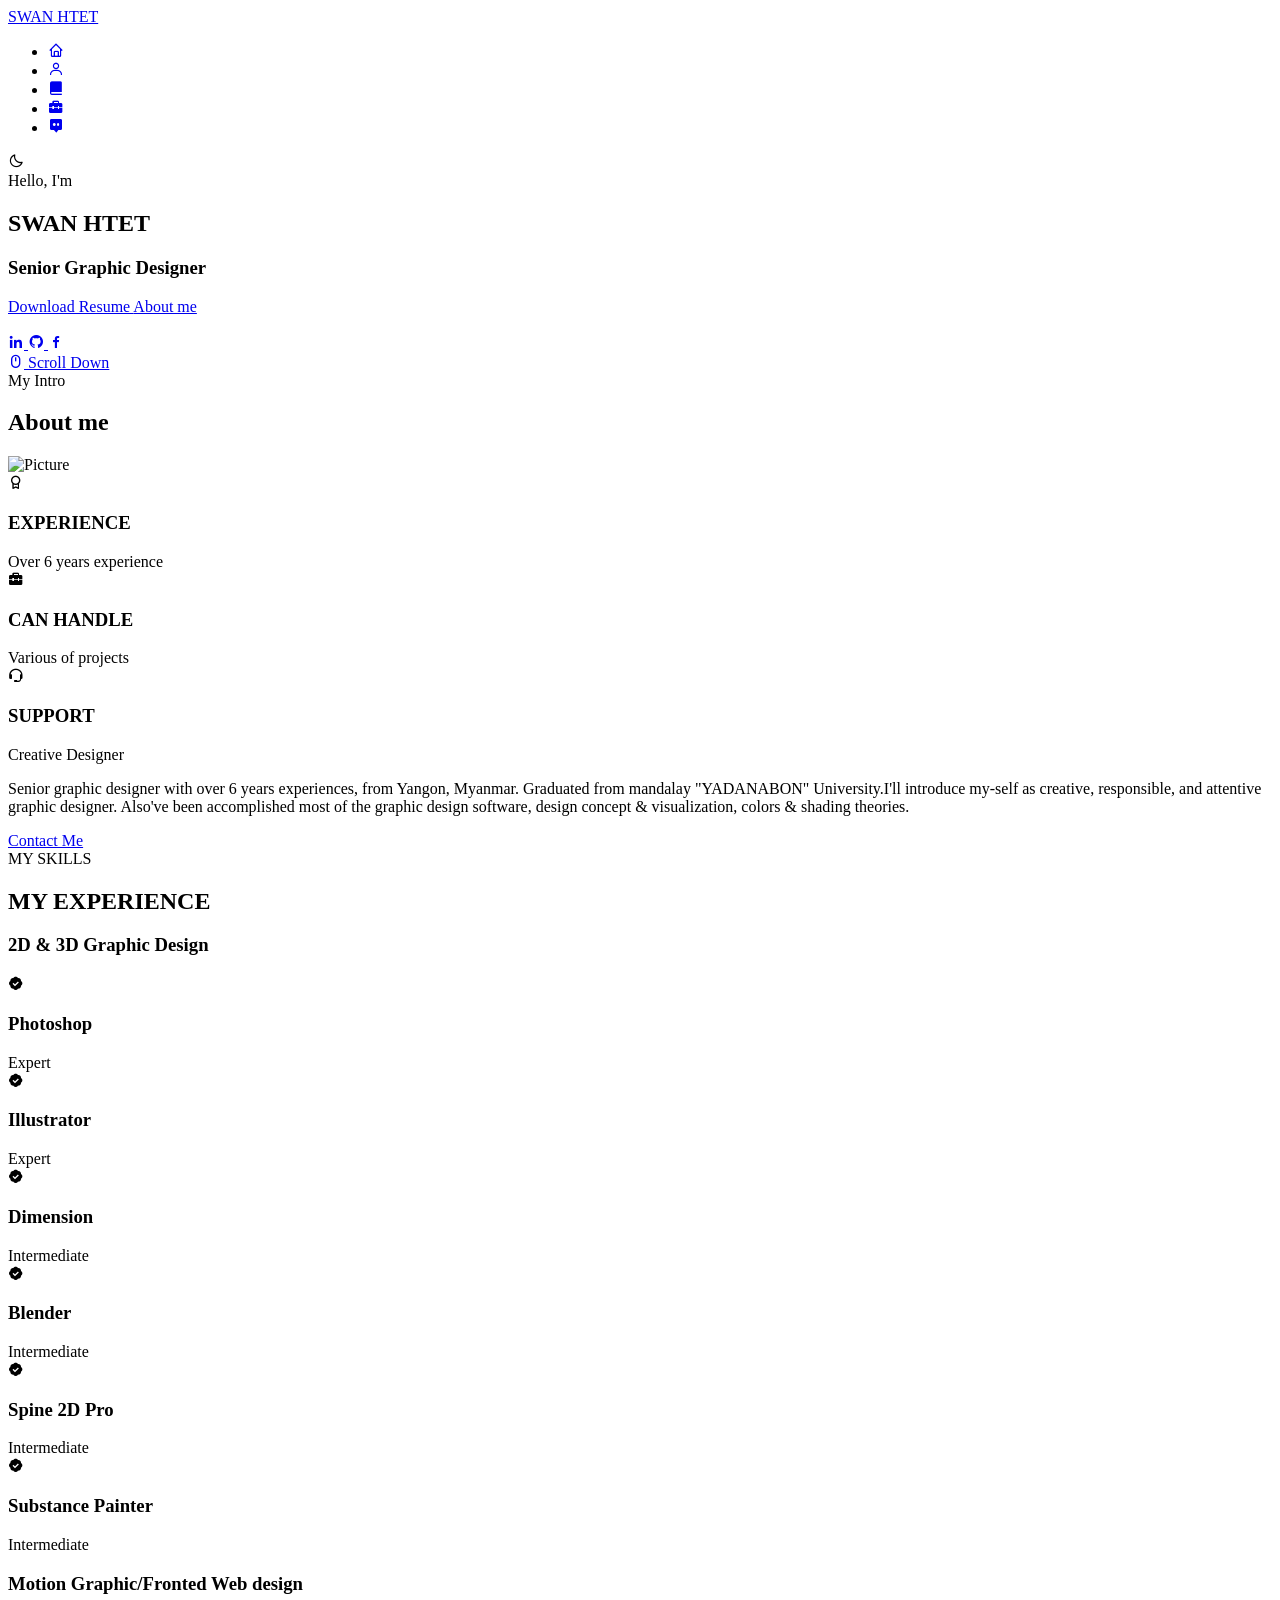
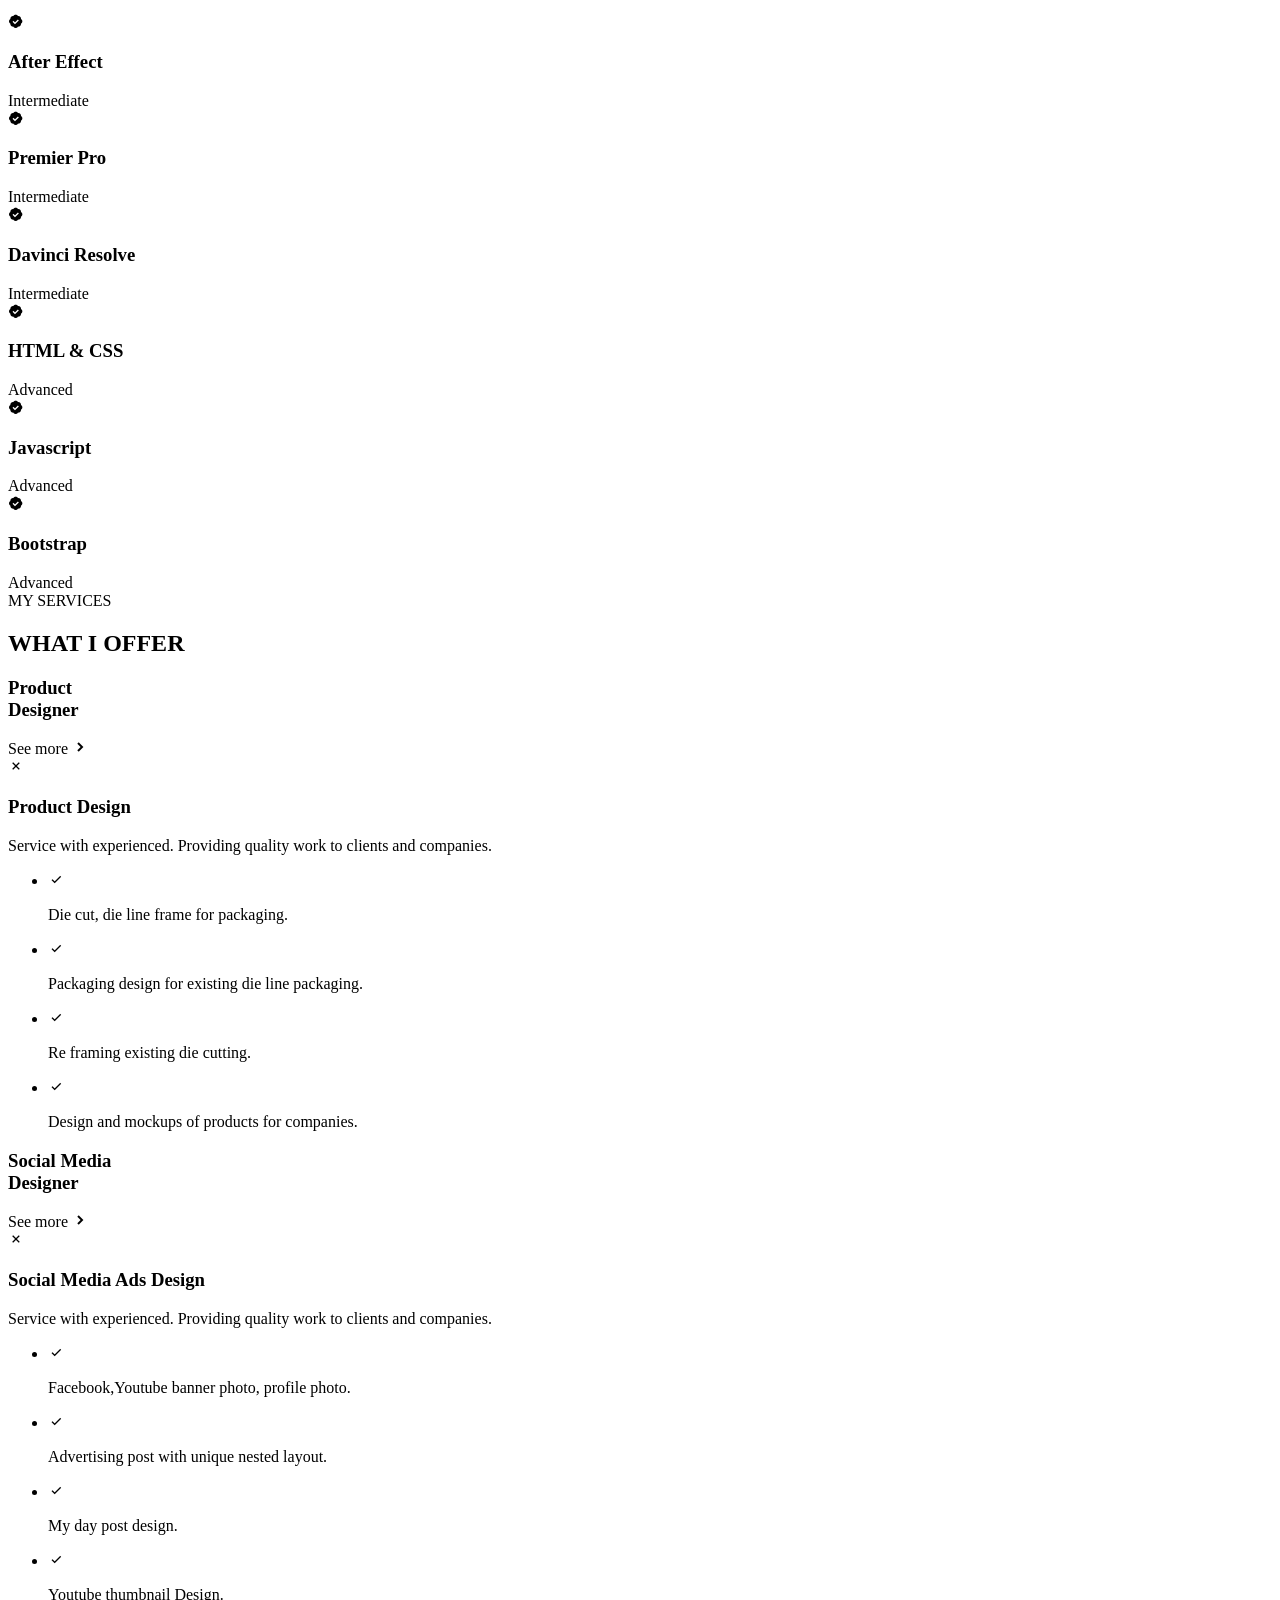
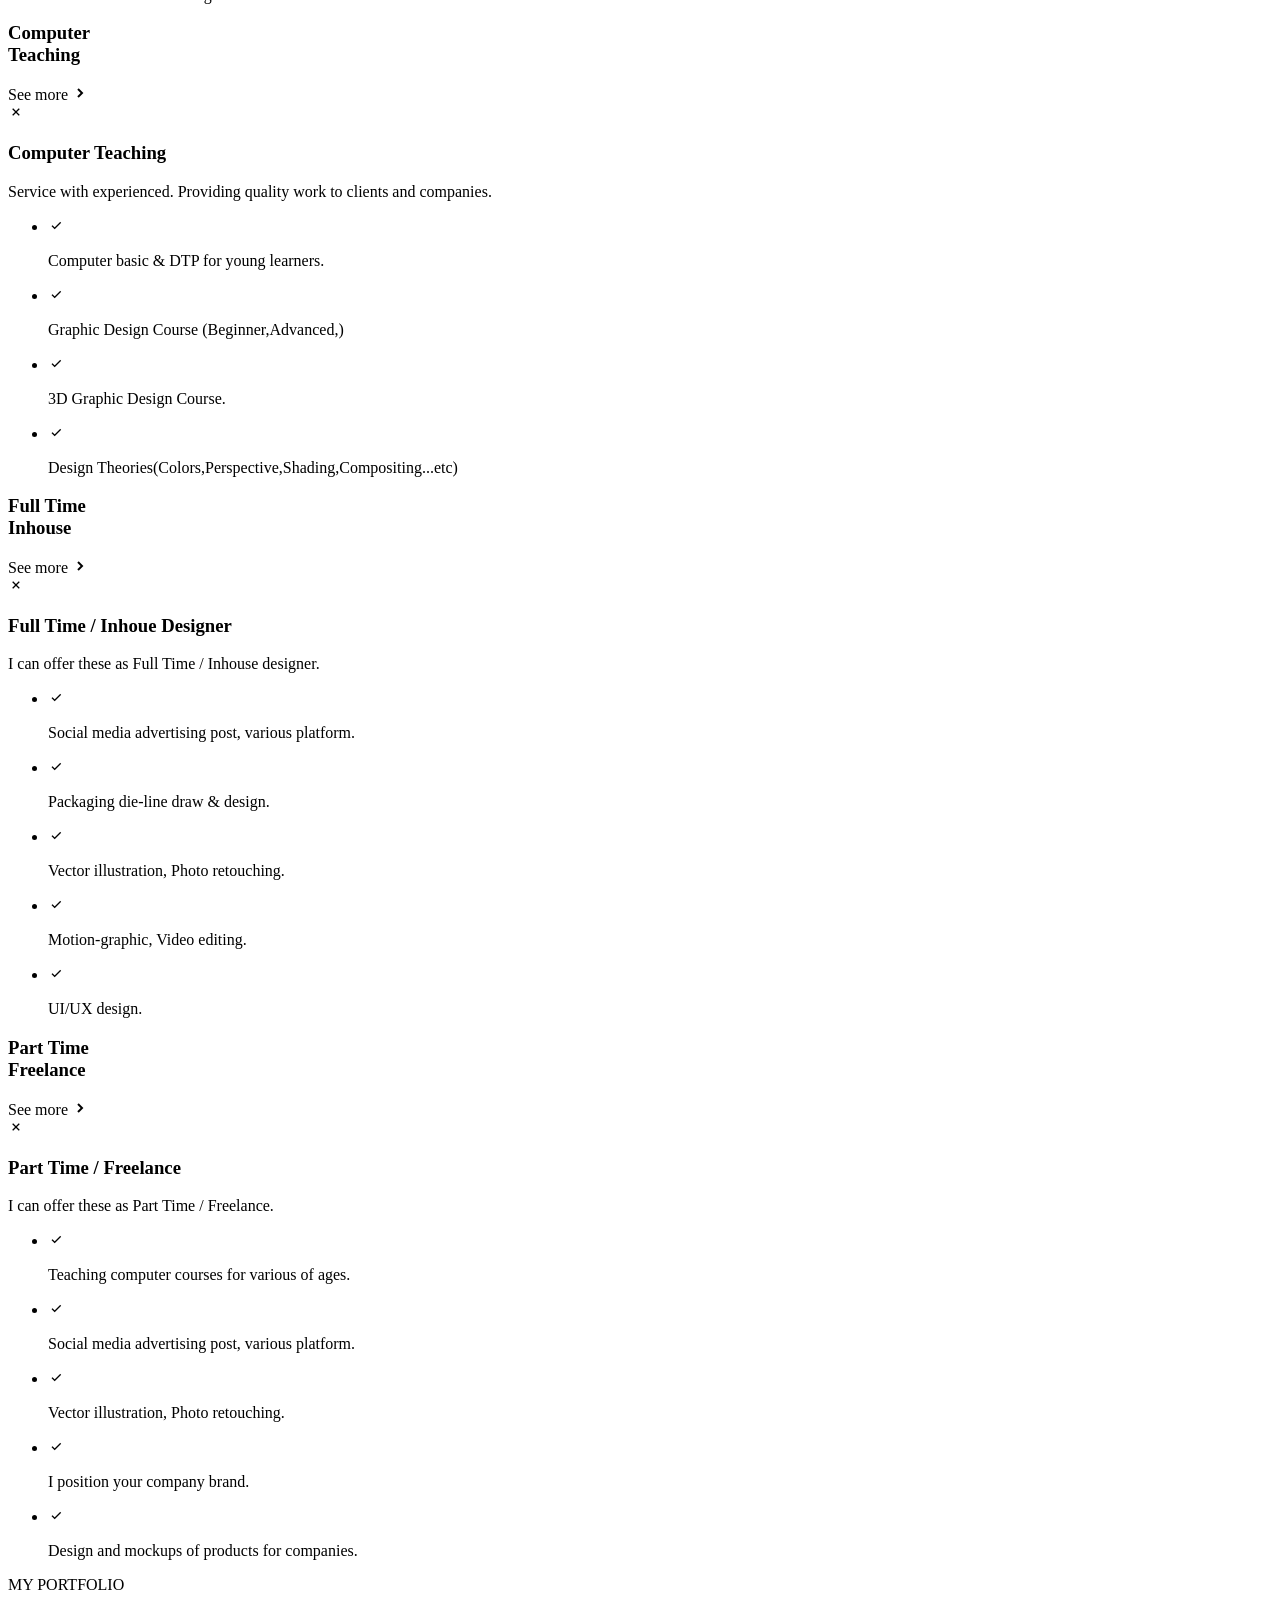
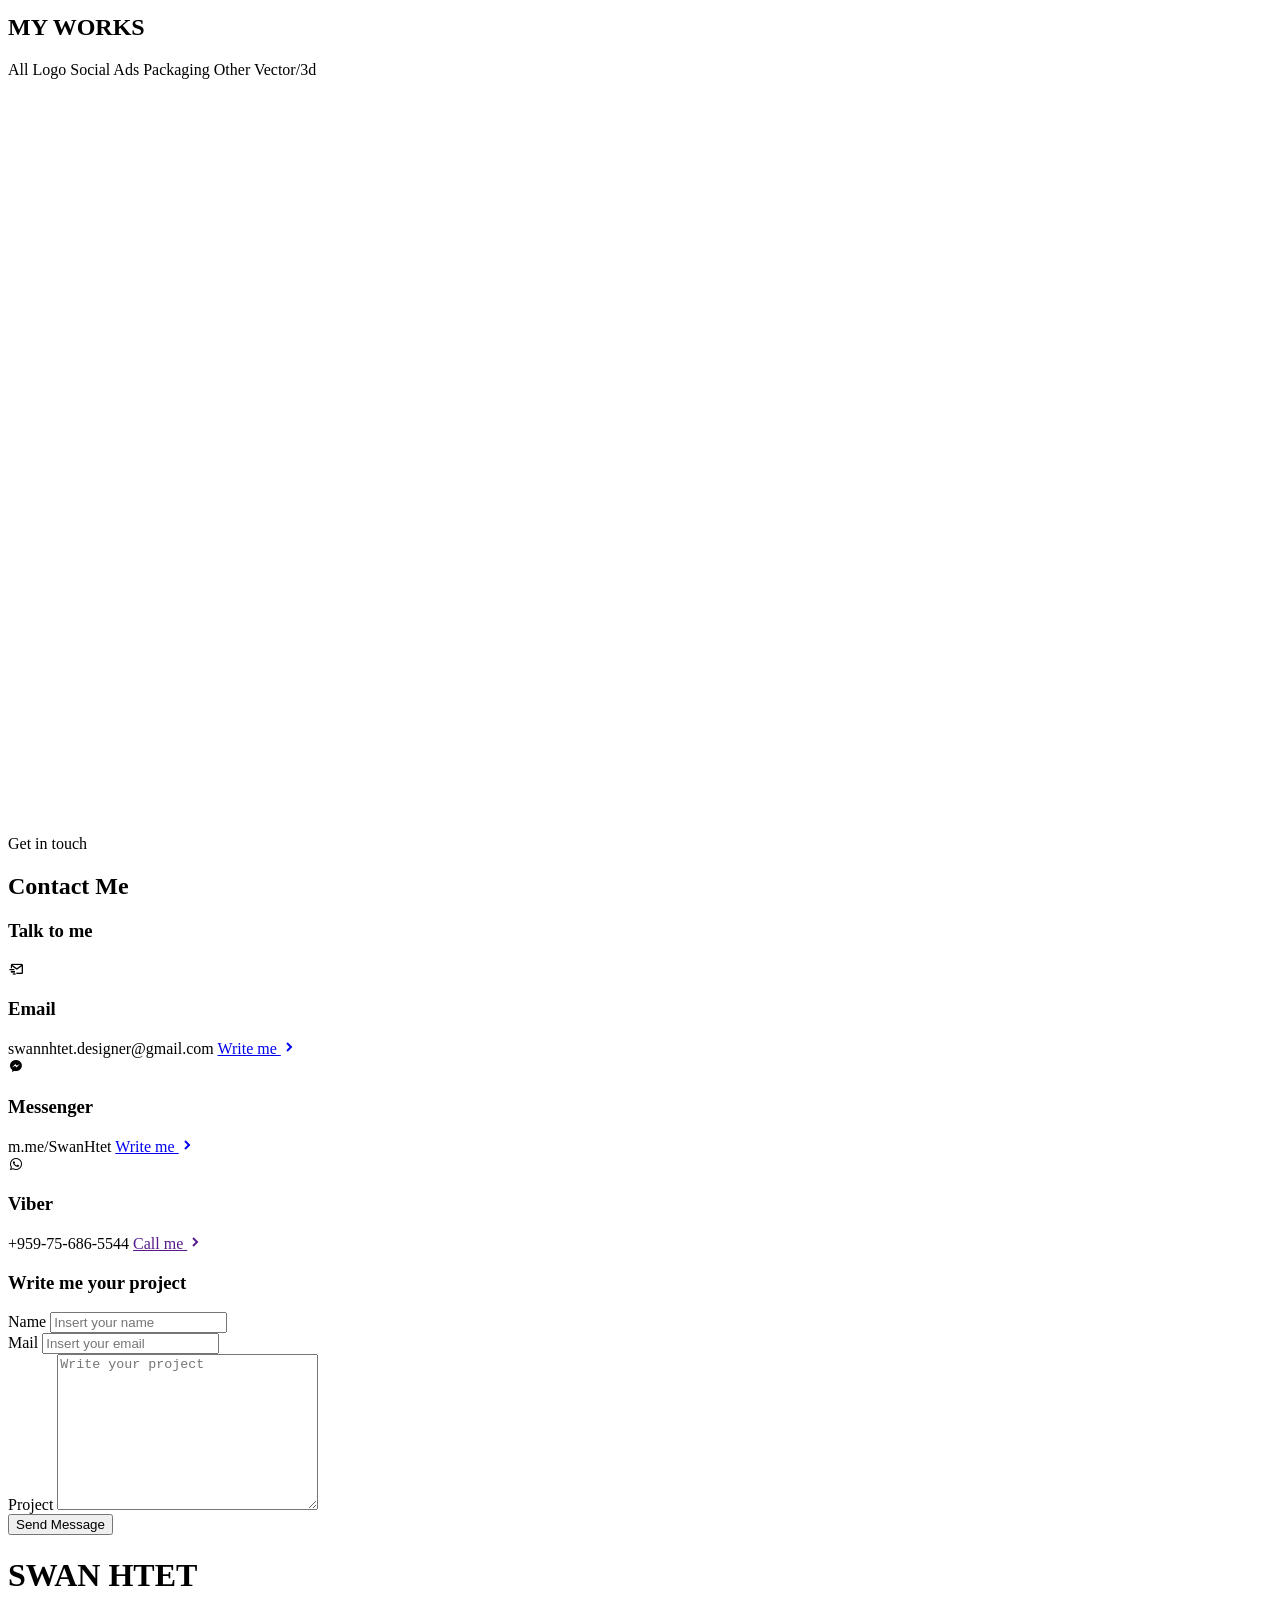
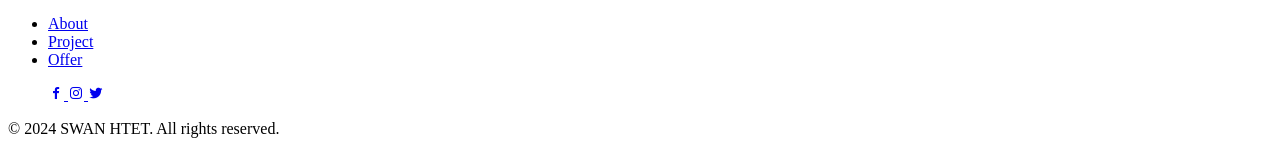
==== commit 68e8207b: "Add files via upload" ====
--- a/index.html
+++ b/index.html
@@ -1,27 +1,36 @@
 <!DOCTYPE html>
-    <html lang="en">
-    <head>
-        <meta charset="UTF-8">
-        <meta name="viewport" content="width=device-width, initial-scale=1.0">
-
-        <!--=============== FAVICON ===============-->
-        <link rel="shortcut icon" href="" type="image/x-icon">
-
-        <!--=============== BOXICONS ===============-->
-        <link href='https://unpkg.com/boxicons@2.1.4/css/boxicons.min.css' rel='stylesheet'>
-
-        <!--=============== SWIPER CSS ===============-->
-        <link rel="stylesheet" href="assets/css/swiper-bundle.min.css">
-
-        <!--=============== CSS ===============-->
-        <link rel="stylesheet" href="assets/css/styles.css">
-
-        <title> Responsive portfolio website Ansel </title>
-    </head>
-    <body>
-        <!--=============== HEADER ===============-->
-        <header class="header" id="header">
-          <nav class="nav container">
+<html lang="en">
+<head>
+    <meta charset="UTF-8">
+    <meta name="viewport" content="width=device-width, initial-scale=1.0">
+    
+    <!--=============== FAVICON ===============-->
+    <link rel="shortcut icon" href="" type="image/x-icon">
+    
+    <!--=============== BOXICONS ===============-->
+    <link href='https://unpkg.com/boxicons@2.1.4/css/boxicons.min.css' rel='stylesheet'>
+    
+    <!--=============== SWIPER CSS ===============-->
+    <link rel="stylesheet" href="assets/css/swiper-bundle.min.css">
+    
+    <!--=============== CSS ===============-->
+    <link rel="stylesheet" href="assets/css/styles.css">
+    
+    <!------------------BootStrap--------------------->
+    <!--
+    <link href="https://cdn.jsdelivr.net/npm/bootstrap@5.3.3/dist/css/bootstrap.min.css" rel="stylesheet" integrity="sha384-QWTKZyjpPEjISv5WaRU9OFeRpok6YctnYmDr5pNlyT2bRjXh0JMhjY6hW+ALEwIH" crossorigin="anonymous">
+    <script src="https://cdn.jsdelivr.net/npm/bootstrap@5.3.3/dist/js/bootstrap.bundle.min.js" integrity="sha384-YvpcrYf0tY3lHB60NNkmXc5s9fDVZLESaAA55NDzOxhy9GkcIdslK1eN7N6jIeHz" crossorigin="anonymous"></script>
+    -->
+    <!-------------------LightBox----------------------->
+    <link rel="stylesheet" href="assets/css/lightbox.min.css">
+    <script src="assets/js/lightbox.min.js"></script>
+    <script src="assets/js/lightbox-plus-jquery.min.js"></script>
+    <title> Responsive portfolio website Ansel </title>
+</head>
+<body>
+    <!--=============== HEADER ===============-->
+    <header class="header" id="header">
+        <nav class="nav container">
             <a href="#" class="nav__logo">SWAN HTET</a>
             
             <div class="nav__menu">
@@ -31,25 +40,25 @@
                             <i class='bx bx-home'></i>
                         </a>
                     </li>
-
+                    
                     <li class="nav__item">
                         <a href="#about" class="nav__link">
                             <i class='bx bx-user'></i>
                         </a>
                     </li>
-
+                    
                     <li class="nav__item">
                         <a href="#skills" class="nav__link">
                             <i class='bx bxs-book-alt'></i>
                         </a>
                     </li>
-
+                    
                     <li class="nav__item">
                         <a href="#work" class="nav__link">
                             <i class='bx bxs-briefcase-alt-2'></i>
                         </a>
                     </li>
-
+                    
                     <li class="nav__item">
                         <a href="#contact" class="nav__link">
                             <i class='bx bxs-message-alt-dots'></i>
@@ -57,289 +66,282 @@
                     </li>
                 </ul>
             </div>
-        <!-----------------------Theme Change button-------------------->
-        <i class='bx bx-moon change-theme' id="theme-button"></i>
-          </nav>  
-        </header>
-
-        <!--=============== MAIN ===============-->
-        <main class="main">
-            <!--=============== HOME ===============-->
-            <section class="home section" id="home">
-                <div class="home__container container grid">
-                    <div class="home__data">
-                        <span class="home__greeting">
-                            Hello, I'm
-                        </span>
-                        <h1 class="home__name">SWAN HTET</h1>
-                        <h3 class="home__education">Senior Graphic Designer</h3>
-                        <div class="home__buttons">
-                            <a download="" href="assets/pdf/Swan-CV.pdf" class="button button--ghost">
-                                Download Resume
-                            </a>
-                            <a href="#about" class="button">About me</a>
-                        </div>
-                    </div>
-
-                    <div class="home__handle">
-                         <img src="assets/img/perfil.png" alt="" class="home__img">
-                    </div>
+            <!-----------------------Theme Change button-------------------->
+            <i class='bx bx-moon change-theme' id="theme-button"></i>
+        </nav>  
+    </header>
+    
+    <!--=============== MAIN ===============-->
+    <main class="main">
+        <!--=============== HOME ===============-->
+        <section class="home section" id="home">
+            <div class="home__container container grid">
+                <div class="home__data">
+                    <span class="home__greeting">
+                        Hello, I'm
+                    </span>
+                    <h1 class="home__name">SWAN HTET</h1>
+                    <h3 class="home__education">Senior Graphic Designer</h3>
+                    <div class="home__buttons">
+                        <a download="" href="assets/pdf/Swan-CV.pdf" class="button button--ghost">
+                            Download Resume
+                        </a>
+                        <a href="#about" class="button">About me</a>
+                    </div>
+                </div>
+                
+                <div class="home__handle">
+                    <img src="assets/img/perfil.png" alt="" class="home__img">
+                </div>
+                
+                <div class="home__social">
+                    <a href="https://www.linkedin.com" class="home__social-link">
+                        <i class='bx bxl-linkedin' ></i>
+                    </a>
+                    
+                    <a href="https://www.github.com" class="home__social-link">
+                        <i class='bx bxl-github'></i>
+                    </a>
+                    
+                    <a href="https://www.facebook.com" class="home__social-link">
+                        <i class='bx bxl-facebook'></i>
+                    </a>
+                </div>
+                
+                <a href="#about" class="home__scroll">
+                    <i class='bx bx-mouse home__scroll-icon' ></i>
+                    <span class="home__scroll-name">
+                        Scroll Down
+                    </span>
+                </a>
+            </div>
+        </section>
+        
+        <!--=============== ABOUT ===============-->
+        <section class="about section" id="about">
+            <span class="section__subtitle about__title">
+                My Intro
+            </span>
+            <h2 class="section__title about__title">
+                About me
+            </h2>
+            
+            <div class="about___container container grid">
+                <img src="assets/img/about.jpg" alt="Picture" class="about__img">
+                <div class="about__data">
+                    <div class="about__info">
+                        <div class="about__box">
+                            <i class='bx bx-award about__icon'></i>
+                            <h3 class="about__title">
+                                EXPERIENCE
+                            </h3>
+                            <span class="about__subtitle">Over 6 years experience</span>
+                        </div>
                         
-                    <div class="home__social">
-                        <a href="https://www.linkedin.com" class="home__social-link">
-                            <i class='bx bxl-linkedin' ></i>
-                        </a>
-
-                        <a href="https://www.github.com" class="home__social-link">
-                            <i class='bx bxl-github'></i>
-                        </a>
-
-                        <a href="https://www.facebook.com" class="home__social-link">
-                            <i class='bx bxl-facebook'></i>
-                        </a>
-                    </div>
-                    
-                    <a href="#about" class="home__scroll">
-                        <i class='bx bx-mouse home__scroll-icon' ></i>
-                        <span class="home__scroll-name">
-                            Scroll Down
-                        </span>
-                    </a>
-                </div>
-            </section>
+                        <div class="about__box">
+                            <i class='bx bxs-briefcase-alt-2 about__icon'></i>
+                            <h3 class="about__title">
+                                CAN HANDLE
+                            </h3>
+                            <span class="about__subtitle">Various of projects</span>
+                        </div>
+                        
+                        <div class="about__box">
+                            <i class='bx bx-support about__icon'></i>
+                            <h3 class="about__title">
+                                SUPPORT
+                            </h3>
+                            <span class="about__subtitle">Creative Designer</span>
+                        </div>
+                    </div>
+                    
+                    <p class="about__description">
+                        Senior graphic designer with over 6 years experiences, from Yangon, Myanmar.
+                        Graduated from mandalay "YADANABON" University.I'll introduce my-self as 
+                        creative, responsible, and attentive graphic designer. Also've been accomplished 
+                        most of the graphic design software, design concept & visualization, colors & shading theories.
+                        
+                    </p>
+                    <a href="#contact" class="button">Contact Me</a>
+                </div>
+            </div>
+        </section>
+        
+        <!--=============== SKILLS ===============-->
+        <section class="skills section" id="skills">
+            <span class="section__subtitle">MY SKILLS</span>
+            <h2 class="section__title">MY EXPERIENCE</h2>
             
-            <!--=============== ABOUT ===============-->
-            <section class="about section" id="about">
-                <span class="section__subtitle">
-                    My Intro
-                </span>
-                <h2 class="section__title">
-                    About me
-                </h2>
-
-                <div class="about___container container grid">
-                    <img src="assets/img/about.jpg" alt="Picture" class="about__img">
-                    <div class="about__data">
-                        <div class="about__info">
-                            <div class="about__box">
-                                <i class='bx bx-award about__icon'></i>
-                                <h3 class="about__title">
-                                    EXPERIENCE
-                                </h3>
-                                <span class="about__subtitle">8 years working</span>
+            <div class="skills__container container grid">
+                <div class="skills__content">
+                    <h3 class="skills__title">2D & 3D Graphic Design</h3>
+                    
+                    <div class="skills__box">
+                        <div class="skills__group">
+                            <div class="skills__data">
+                                <i class='bx bxs-badge-check'></i>
+                                <div>
+                                    <h3 class="skills__name">Photoshop</h3>
+                                    <span class="skills__level">Expert</span>
+                                </div>
                             </div>
-
-                            <div class="about__box">
-                                <i class='bx bxs-briefcase-alt-2 about__icon'></i>
-                                <h3 class="about__title">
-                                    COMPLETED
-                                </h3>
-                                <span class="about__subtitle">48 + Projects</span>
+                            
+                            <div class="skills__data">
+                                <i class='bx bxs-badge-check'></i>
+                                <div>
+                                    <h3 class="skills__name">Illustrator</h3>
+                                    <span class="skills__level">Expert</span>
+                                </div>
                             </div>
-
-                            <div class="about__box">
-                                <i class='bx bx-support about__icon'></i>
-                                <h3 class="about__title">
-                                    SUPPORT
-                                </h3>
-                                <span class="about__subtitle">Online 24/7</span>
+                            
+                            <div class="skills__data">
+                                <i class='bx bxs-badge-check'></i>
+                                <div>
+                                    <h3 class="skills__name">Dimension</h3>
+                                    <span class="skills__level">Intermediate</span>
+                                </div>
                             </div>
-                        </div>
-
-                        <p class="about__description">
-                            Senior graphic designer with over 6 years experiences, from Yangon, Myanmar.
-                            Graduated from mandalay "YADANABON" University.I'll introduce my-self as 
-                            creative, responsible, and attentive graphic designer. Also've been accomplished 
-                            most of the graphic design software, design concept & visualization, colors & shading theories.
-                            
-                        </p>
-                        <a href="#contact" class="button">Contact Me</a>
-                    </div>
-                </div>
-            </section>
-
-            <!--=============== SKILLS ===============-->
-            <section class="skills section" id="skills">
-                <span class="section__subtitle">MY SKILLS</span>
-                <h2 class="section__title">MY EXPERIENCE</h2>
-
-                <div class="skills__container container grid">
-                    <div class="skills__content">
-                        <h3 class="skills__title">2D & 3D Graphic Design</h3>
-
-                        <div class="skills__box">
-                            <div class="skills__group">
-                                <div class="skills__data">
-                                    <i class='bx bxs-badge-check'></i>
-                                    <div>
-                                        <h3 class="skills__name">Adobe Photoshop</h3>
-                                        <span class="skills__level">Expert</span>
-                                    </div>
-                                </div>
-
-                                <div class="skills__data">
-                                    <i class='bx bxs-badge-check'></i>
-                                    <div>
-                                        <h3 class="skills__name">Adobe Illustrator</h3>
-                                        <span class="skills__level">Expert</span>
-                                    </div>
-                                </div>
-
-                                <div class="skills__data">
-                                    <i class='bx bxs-badge-check'></i>
-                                    <div>
-                                        <h3 class="skills__name">Adobe Dimension</h3>
-                                        <span class="skills__level">Intermediate</span>
-                                    </div>
-                                </div>
-
+                            
+                        </div>
+                        
+                        <div class="skills__group">
+                            <div class="skills__data">
+                                <i class='bx bxs-badge-check'></i>
+                                <div>
+                                    <h3 class="skills__name">Blender</h3>
+                                    <span class="skills__level">Intermediate</span>
+                                </div>
                             </div>
-
-                            <div class="skills__group">
-                                <div class="skills__data">
-                                    <i class='bx bxs-badge-check'></i>
-                                    <div>
-                                        <h3 class="skills__name">Blender</h3>
-                                        <span class="skills__level">Intermediate</span>
-                                    </div>
-                                </div>
-                                
-                                <div class="skills__data">
-                                    <i class='bx bxs-badge-check'></i>
-                                    <div>
-                                        <h3 class="skills__name">Spine 2D Pro</h3>
-                                        <span class="skills__level">Intermediate</span>
-                                    </div>
-                                </div>
-
-
-                                <div class="skills__data">
-                                    <i class='bx bxs-badge-check'></i>
-                                    <div>
-                                        <h3 class="skills__name">Adobe Substance Painter</h3>
-                                        <span class="skills__level">Intermediate</span>
-                                    </div>
-                                </div>                                
+                            
+                            <div class="skills__data">
+                                <i class='bx bxs-badge-check'></i>
+                                <div>
+                                    <h3 class="skills__name">Spine 2D Pro</h3>
+                                    <span class="skills__level">Intermediate</span>
+                                </div>
                             </div>
-                        </div>
-                    </div>
-
-                    <div class="skills__content">
-                        <h3 class="skills__title">Motion Graphic</h3>
-
-                        <div class="skills__box">
-                            <div class="skills__group">
-                                <div class="skills__data">
-                                    <i class='bx bxs-badge-check'></i>
-                                    <div>
-                                        <h3 class="skills__name">Adobe After Effect</h3>
-                                        <span class="skills__level">Intermediate</span>
-                                    </div>
-                                </div>
-
-                                <div class="skills__data">
-                                    <i class='bx bxs-badge-check'></i>
-                                    <div>
-                                        <h3 class="skills__name">Adobe Premier Pro</h3>
-                                        <span class="skills__level">Intermediate</span>
-                                    </div>
-                                </div>
-
-                                <div class="skills__data">
-                                    <i class='bx bxs-badge-check'></i>
-                                    <div>
-                                        <h3 class="skills__name">Blender</h3>
-                                        <span class="skills__level">Intermediate</span>
-                                    </div>
-                                </div>
-
+                            
+                            
+                            <div class="skills__data">
+                                <i class='bx bxs-badge-check'></i>
+                                <div>
+                                    <h3 class="skills__name">Substance Painter</h3>
+                                    <span class="skills__level">Intermediate</span>
+                                </div>
+                            </div>                                
+                        </div>
+                    </div>
+                </div>
+                
+                <div class="skills__content">
+                    <h3 class="skills__title">Motion Graphic/Fronted Web design</h3>
+                    
+                    <div class="skills__box">
+                        <div class="skills__group">
+                            <div class="skills__data">
+                                <i class='bx bxs-badge-check'></i>
+                                <div>
+                                    <h3 class="skills__name">After Effect</h3>
+                                    <span class="skills__level">Intermediate</span>
+                                </div>
                             </div>
-
-                            <div class="skills__group">
-                                <div class="skills__data">
-                                    <i class='bx bxs-badge-check'></i>
-                                    <div>
-                                        <h3 class="skills__name">Davinci Resolve</h3>
-                                        <span class="skills__level">Advanced</span>
-                                    </div>
-                                </div>
-
-                                <div class="skills__data">
-                                    <i class='bx bxs-badge-check'></i>
-                                    <div>
-                                        <h3 class="skills__name">HTML & CSS</h3>
-                                        <span class="skills__level">Advanced</span>
-                                    </div>
-                                </div>
-
-                                
-
-                                <div class="skills__data">
-                                    <i class='bx bxs-badge-check'></i>
-                                    <div>
-                                        <h3 class="skills__name">Javascript</h3>
-                                        <span class="skills__level">Advanced</span>
-                                    </div>
-                                </div>
-                                
+                            
+                            <div class="skills__data">
+                                <i class='bx bxs-badge-check'></i>
+                                <div>
+                                    <h3 class="skills__name">Premier Pro</h3>
+                                    <span class="skills__level">Intermediate</span>
+                                </div>
                             </div>
-                        </div>
-                    </div>
-                </div>
-            </section>
-
-            <!--=============== SERVICES ===============-->
-            <section class="services section">
-              <span class="section__subtitle">MY SERVICES</span>  
-              <h2 class="section__title">WHAT I OFFER</h2>
-
-              <div class="services__container container grid">
+                            
+                            <div class="skills__data">
+                                <i class='bx bxs-badge-check'></i>
+                                <div>
+                                    <h3 class="skills__name">Davinci Resolve</h3>
+                                    <span class="skills__level">Intermediate</span>
+                                </div>
+                            </div>
+                            
+                        </div>
+                        
+                        <div class="skills__group">
+                            <div class="skills__data">
+                                <i class='bx bxs-badge-check'></i>
+                                <div>
+                                    <h3 class="skills__name">HTML & CSS</h3>
+                                    <span class="skills__level">Advanced</span>
+                                </div>
+                            </div>
+                            
+                            <div class="skills__data">
+                                <i class='bx bxs-badge-check'></i>
+                                <div>
+                                    <h3 class="skills__name">Javascript</h3>
+                                    <span class="skills__level">Advanced</span>
+                                </div>
+                            </div>
+                            
+                            
+                            
+                            <div class="skills__data">
+                                <i class='bx bxs-badge-check'></i>
+                                <div>
+                                    <h3 class="skills__name">Bootstrap</h3>
+                                    <span class="skills__level">Advanced</span>
+                                </div>
+                            </div>
+                            
+                        </div>
+                    </div>
+                </div>
+            </div>
+        </section>
+        
+        <!--=============== SERVICES ===============-->
+        <section class="services section">
+            <span class="section__subtitle">MY SERVICES</span>  
+            <h2 class="section__title">WHAT I OFFER</h2>
+            
+            <div class="services__container container grid">
                 <div class="services__card">
                     <h3 class="services__title">Product<br>Designer</h3>
-                        
+                    
                     <span class="services__button">
                         See more <i class='bx bxs-chevron-right services__icon'></i>
                     </span>
-
+                    
                     <div class="services__modal">
                         <div class="services__modal-content">
                             <i class='bx bx-x services__modal-close'></i>
-
-                            <h3 class="services__modal-title">Product Designer</h3>
+                            
+                            <h3 class="services__modal-title">Product Design</h3>
                             <p class="services__modal-description">
-                                Service with more than 3 years of experience. 
+                                Service with experienced. 
                                 Providing quality work to clients and companies.
                             </p>
-
+                            
                             <ul class="services__modal-list">
                                 <li class="services__modal-item">
                                     <i class='bx bx-check services__modal-icon'></i>
                                     <p class="services__modal-info">
-                                        I develop the user interface.
-                                    </p>
-                                </li>
-
-                                <li class="services__modal-item">
-                                    <i class='bx bx-check services__modal-icon'></i>
-                                    <p class="services__modal-info">
-                                        Web page development.
-                                    </p>
-                                </li>
-
-                                <li class="services__modal-item">
-                                    <i class='bx bx-check services__modal-icon'></i>
-                                    <p class="services__modal-info">
-                                        I create ux element interactions.
-                                    </p>
-                                </li>
-
-                                <li class="services__modal-item">
-                                    <i class='bx bx-check services__modal-icon'></i>
-                                    <p class="services__modal-info">
-                                        I position your company brand.
-                                    </p>
-                                </li>
-
+                                        Die cut, die line frame for packaging.
+                                    </p>
+                                </li>
+                                
+                                <li class="services__modal-item">
+                                    <i class='bx bx-check services__modal-icon'></i>
+                                    <p class="services__modal-info">
+                                        Packaging design for existing die line packaging.
+                                    </p>
+                                </li>
+                                
+                                <li class="services__modal-item">
+                                    <i class='bx bx-check services__modal-icon'></i>
+                                    <p class="services__modal-info">
+                                        Re framing existing die cutting.
+                                    </p>
+                                </li>
+                                
                                 <li class="services__modal-item">
                                     <i class='bx bx-check services__modal-icon'></i>
                                     <p class="services__modal-info">
@@ -350,589 +352,699 @@
                         </div>
                     </div>
                 </div>
-
+                
                 <div class="services__card">
                     <h3 class="services__title">Social Media <br> Designer</h3>
-
+                    
                     <span class="services__button">
                         See more <i class='bx bxs-chevron-right services__icon'></i>
                     </span>
-
+                    
                     <div class="services__modal">
                         <div class="services__modal-content">
                             <i class='bx bx-x services__modal-close'></i>
-
-                            <h3 class="services__modal-title">Social Media Ads Designer</h3>
+                            
+                            <h3 class="services__modal-title">Social Media Ads Design</h3>
                             <p class="services__modal-description">
-                                Service with more than 3 years of experience. 
+                                Service with experienced. 
                                 Providing quality work to clients and companies.
                             </p>
-
+                            
                             <ul class="services__modal-list">
                                 <li class="services__modal-item">
                                     <i class='bx bx-check services__modal-icon'></i>
                                     <p class="services__modal-info">
-                                        I develop the user interface.
-                                    </p>
-                                </li>
-
-                                <li class="services__modal-item">
-                                    <i class='bx bx-check services__modal-icon'></i>
-                                    <p class="services__modal-info">
-                                        Web page development.
-                                    </p>
-                                </li>
-
-                                <li class="services__modal-item">
-                                    <i class='bx bx-check services__modal-icon'></i>
-                                    <p class="services__modal-info">
-                                        I create ux element interactions.
-                                    </p>
-                                </li>
-
-                                <li class="services__modal-item">
-                                    <i class='bx bx-check services__modal-icon'></i>
-                                    <p class="services__modal-info">
-                                        I position your company brand.
-                                    </p>
-                                </li>
-
-                                <li class="services__modal-item">
-                                    <i class='bx bx-check services__modal-icon'></i>
-                                    <p class="services__modal-info">
-                                        Design and mockups of products for companies.
-                                    </p>
-                                </li>
+                                        Facebook,Youtube banner photo, profile photo.
+                                    </p>
+                                </li>
+                                
+                                <li class="services__modal-item">
+                                    <i class='bx bx-check services__modal-icon'></i>
+                                    <p class="services__modal-info">
+                                        Advertising post with unique nested layout.
+                                    </p>
+                                </li>
+                                
+                                <li class="services__modal-item">
+                                    <i class='bx bx-check services__modal-icon'></i>
+                                    <p class="services__modal-info">
+                                        My day post design.
+                                    </p>
+                                </li>
+                                
+                                <li class="services__modal-item">
+                                    <i class='bx bx-check services__modal-icon'></i>
+                                    <p class="services__modal-info">
+                                        Youtube thumbnail Design.
+                                    </p>
+                                </li>                               
                             </ul>
                         </div>
                     </div>
                 </div>
-
+                
+                
                 <div class="services__card">
-                    <h3 class="services__title">Motion Graphic <br> Designer</h3>
-
+                    <h3 class="services__title">Computer <br> Teaching</h3>
+                    
                     <span class="services__button">
                         See more <i class='bx bxs-chevron-right services__icon'></i>
                     </span>
-
+                    
                     <div class="services__modal">
                         <div class="services__modal-content">
                             <i class='bx bx-x services__modal-close'></i>
-
-                            <h3 class="services__modal-title">Motion Graphic Designer</h3>
+                            
+                            <h3 class="services__modal-title">Computer Teaching</h3>
                             <p class="services__modal-description">
-                                Service with more than 3 years of experience. 
+                                Service with experienced. 
                                 Providing quality work to clients and companies.
                             </p>
-
+                            
                             <ul class="services__modal-list">
                                 <li class="services__modal-item">
                                     <i class='bx bx-check services__modal-icon'></i>
                                     <p class="services__modal-info">
-                                        I develop the user interface.
-                                    </p>
-                                </li>
-
-                                <li class="services__modal-item">
-                                    <i class='bx bx-check services__modal-icon'></i>
-                                    <p class="services__modal-info">
-                                        Web page development.
-                                    </p>
-                                </li>
-
-                                <li class="services__modal-item">
-                                    <i class='bx bx-check services__modal-icon'></i>
-                                    <p class="services__modal-info">
-                                        I create ux element interactions.
-                                    </p>
-                                </li>
-
-                                <li class="services__modal-item">
-                                    <i class='bx bx-check services__modal-icon'></i>
-                                    <p class="services__modal-info">
-                                        I position your company brand.
-                                    </p>
-                                </li>
-
-                                <li class="services__modal-item">
-                                    <i class='bx bx-check services__modal-icon'></i>
-                                    <p class="services__modal-info">
-                                        Design and mockups of products for companies.
+                                        Computer basic & DTP for young learners.
+                                    </p>
+                                </li>
+                                
+                                <li class="services__modal-item">
+                                    <i class='bx bx-check services__modal-icon'></i>
+                                    <p class="services__modal-info">
+                                        Graphic Design Course (Beginner,Advanced,)
+                                    </p>
+                                </li>
+                                
+                                <li class="services__modal-item">
+                                    <i class='bx bx-check services__modal-icon'></i>
+                                    <p class="services__modal-info">
+                                        3D Graphic Design Course.
+                                    </p>
+                                </li>
+                                
+                                <li class="services__modal-item">
+                                    <i class='bx bx-check services__modal-icon'></i>
+                                    <p class="services__modal-info">
+                                        Design Theories(Colors,Perspective,Shading,Compositing...etc)
                                     </p>
                                 </li>
                             </ul>
                         </div>
                     </div>
                 </div>
-
+                
                 <div class="services__card">
-                    <h3 class="services__title">Events & Shows <br> Designer</h3>
-
+                    <h3 class="services__title">Full Time <br> Inhouse</h3>
+                    
                     <span class="services__button">
                         See more <i class='bx bxs-chevron-right services__icon'></i>
                     </span>
-
+                    
                     <div class="services__modal">
                         <div class="services__modal-content">
                             <i class='bx bx-x services__modal-close'></i>
-
-                            <h3 class="services__modal-title">Events & Shows Designer</h3>
+                            
+                            <h3 class="services__modal-title">Full Time / Inhoue Designer</h3>
                             <p class="services__modal-description">
-                                Service with more than 3 years of experience. 
-                                Providing quality work to clients and companies.
+                                I can offer these as 
+                                Full Time / Inhouse designer.
                             </p>
-
+                            
                             <ul class="services__modal-list">
                                 <li class="services__modal-item">
                                     <i class='bx bx-check services__modal-icon'></i>
                                     <p class="services__modal-info">
-                                        I develop the user interface.
-                                    </p>
-                                </li>
-
-                                <li class="services__modal-item">
-                                    <i class='bx bx-check services__modal-icon'></i>
-                                    <p class="services__modal-info">
-                                        Web page development.
-                                    </p>
-                                </li>
-
-                                <li class="services__modal-item">
-                                    <i class='bx bx-check services__modal-icon'></i>
-                                    <p class="services__modal-info">
-                                        I create ux element interactions.
-                                    </p>
-                                </li>
-
-                                <li class="services__modal-item">
-                                    <i class='bx bx-check services__modal-icon'></i>
-                                    <p class="services__modal-info">
-                                        I position your company brand.
-                                    </p>
-                                </li>
-
-                                <li class="services__modal-item">
-                                    <i class='bx bx-check services__modal-icon'></i>
-                                    <p class="services__modal-info">
-                                        Design and mockups of products for companies.
+                                        Social media advertising post, various platform.
+                                    </p>
+                                </li>
+                                
+                                <li class="services__modal-item">
+                                    <i class='bx bx-check services__modal-icon'></i>
+                                    <p class="services__modal-info">
+                                        Packaging die-line draw & design.
+                                    </p>
+                                </li>
+                                
+                                <li class="services__modal-item">
+                                    <i class='bx bx-check services__modal-icon'></i>
+                                    <p class="services__modal-info">
+                                        Vector illustration, Photo retouching.
+                                    </p>
+                                </li>
+                                
+                                <li class="services__modal-item">
+                                    <i class='bx bx-check services__modal-icon'></i>
+                                    <p class="services__modal-info">
+                                        Motion-graphic, Video editing.
+                                    </p>
+                                </li>
+                                
+                                <li class="services__modal-item">
+                                    <i class='bx bx-check services__modal-icon'></i>
+                                    <p class="services__modal-info">
+                                        UI/UX design.
                                     </p>
                                 </li>
                             </ul>
                         </div>
                     </div>
                 </div>
-
+                
                 <div class="services__card">
-                    <h3 class="services__title">Computer <br> Teacher</h3>
-
+                    <h3 class="services__title">Part Time <br> Freelance</h3>
+                    
                     <span class="services__button">
                         See more <i class='bx bxs-chevron-right services__icon'></i>
                     </span>
-
+                    
                     <div class="services__modal">
                         <div class="services__modal-content">
                             <i class='bx bx-x services__modal-close'></i>
+                            
+                            <h3 class="services__modal-title">Part Time / Freelance</h3>
+                            <p class="services__modal-description">
+                                I can offer these as 
+                                Part Time / Freelance.
+                            </p>
+                            
+                            <ul class="services__modal-list">
+                                <li class="services__modal-item">
+                                    <i class='bx bx-check services__modal-icon'></i>
+                                    <p class="services__modal-info">
+                                        Teaching computer courses for various of ages.
+                                    </p>
+                                </li>
+                                
+                                <li class="services__modal-item">
+                                    <i class='bx bx-check services__modal-icon'></i>
+                                    <p class="services__modal-info">
+                                        Social media advertising post, various platform.
+                                    </p>
+                                </li>
+                                
+                                <li class="services__modal-item">
+                                    <i class='bx bx-check services__modal-icon'></i>
+                                    <p class="services__modal-info">
+                                        Vector illustration, Photo retouching.
+                                    </p>
+                                </li>
+                                
+                                <li class="services__modal-item">
+                                    <i class='bx bx-check services__modal-icon'></i>
+                                    <p class="services__modal-info">
+                                        I position your company brand.
+                                    </p>
+                                </li>
+                                
+                                <li class="services__modal-item">
+                                    <i class='bx bx-check services__modal-icon'></i>
+                                    <p class="services__modal-info">
+                                        Design and mockups of products for companies.
+                                    </p>
+                                </li>
+                            </ul>
+                        </div>
+                    </div>
+                </div>
+                
+            </div>
+        </section>
+        
+        <!--=============== WORK ===============-->
+        <section class="work section" id="work">
+            <span class="section__subtitle">MY PORTFOLIO</span>
+            <h2 class="section__title">MY WORKS</h2>
+            
+            <div class="work__filters">
+                <span class="work__item active-work" data-filter='all'>All</span>
+                <span class="work__item" data-filter='.logo'>Logo</span>
+                <span class="work__item" data-filter='.ads'>Social Ads</span>
+                <span class="work__item" data-filter='.packaging'>Packaging</span>
+                <span class="work__item" data-filter='.other'>Other</span>
+                <span class="work__item" data-filter='.vector'>Vector/3d</span>
+            </div>
+            
+            <div class="work__container container grid">
+                <div class="work__card mix logo" >
+                    <div class="work__img">
+                        <a href="assets/img/logo/logo1.jpg" data-lightbox="gallery-item" data-index="1">
+                            <img src="assets/img/logo/logo1.jpg" alt="" class="gallery-item img-fluid rounded ">
+                        </a>
+                    </div>
+                </div>
+                
+                <div class="work__card mix logo">
+                    <div class="work__img">
+                        <a href="assets/img/logo/logo2.jpg" data-lightbox="gallery-item" data-index="2" >
+                            <img src="assets/img/logo/logo2.jpg" alt="" class="gallery-item img-fluid rounded ">
+                        </a>
+                    </div>
+                </div>  
+                
+                <div class="work__card mix logo">
+                    <div class="work__img">
+                        <a href="assets/img/logo/logo3.jpg" data-lightbox="gallery-item" data-index="3">
+                            <img src="assets/img/logo/logo3.jpg" alt="" class="gallery-item img-fluid rounded ">
+                        </a>
+                    </div>
+                </div>
+                
+                <div class="work__card mix logo">
+                    <div class="work__img">
+                        <a href="assets/img/logo/logo4.jpg" data-lightbox="gallery-item" data-index="4">
+                            <img src="assets/img/logo/logo4.jpg" alt="" class="gallery-item img-fluid rounded ">
+                        </a>
+                    </div>
+                </div>    
+                
+                <div class="work__card mix logo">
+                    <div class="work__img">
+                        <a href="assets/img/logo/logo5.jpg" data-lightbox="gallery-item" data-index="5">
+                            <img src="assets/img/logo/logo5.jpg" alt="" class="gallery-item img-fluid rounded ">
+                        </a>
+                    </div>
+                </div>
+                
+                <div class="work__card mix logo">
+                    <div class="work__img">
+                        <a href="assets/img/logo/logo6.jpg" data-lightbox="gallery-item" data-index="6" class="vector">
+                            <img src="assets/img/logo/logo6.jpg" alt="" class="gallery-item img-fluid rounded ">
+                        </a>
+                    </div>
+                </div>
+                <!--------------------socialAds----------------------->
+                <div class="work__card mix ads">
+                    <div class="work__img">
+                        <a href="assets/img/SocialADS/s1.jpg" data-lightbox="gallery-item" data-index="6" class="vector">
+                            <img src="assets/img/SocialADS/s1.jpg" alt="" class="gallery-item img-fluid rounded ">
+                        </a>
+                    </div>
+                </div>
+                
+                <div class="work__card mix ads">
+                    <div class="work__img">
+                        <a href="assets/img/SocialADS/s14.jpg" data-lightbox="gallery-item" data-index="6" class="vector">
+                            <img src="assets/img/SocialADS/s14.jpg" alt="" class="gallery-item img-fluid rounded ">
+                        </a>
+                    </div>
+                </div>
+                
+                <div class="work__card mix ads">
+                    <div class="work__img">
+                        <a href="assets/img/SocialADS/s2.jpg" data-lightbox="gallery-item" data-index="6" class="vector">
+                            <img src="assets/img/SocialADS/s2.jpg" alt="" class="gallery-item img-fluid rounded ">
+                        </a>
+                    </div>
+                </div>
+                
+                <div class="work__card mix ads">
+                    <div class="work__img">
+                        <a href="assets/img/SocialADS/s3.jpg" data-lightbox="gallery-item" data-index="6" class="vector">
+                            <img src="assets/img/SocialADS/s3.jpg" alt="" class="gallery-item img-fluid rounded ">
+                        </a>
+                    </div>
+                </div>
+                
+                <div class="work__card mix ads">
+                    <div class="work__img">
+                        <a href="assets/img/SocialADS/s4.jpg" data-lightbox="gallery-item" data-index="6" class="vector">
+                            <img src="assets/img/SocialADS/s4.jpg" alt="" class="gallery-item img-fluid rounded ">
+                        </a>
+                    </div>
+                </div>
+                
+                <div class="work__card mix ads">
+                    <div class="work__img">
+                        <a href="assets/img/SocialADS/s5.jpg" data-lightbox="gallery-item" data-index="6" class="vector">
+                            <img src="assets/img/SocialADS/s5.jpg" alt="" class="gallery-item img-fluid rounded ">
+                        </a>
+                    </div>
+                </div>
+                
+                <div class="work__card mix ads">
+                    <div class="work__img">
+                        <a href="assets/img/SocialADS/s6.jpg" data-lightbox="gallery-item" data-index="6" class="vector">
+                            <img src="assets/img/SocialADS/s6.jpg" alt="" class="gallery-item img-fluid rounded ">
+                        </a>
+                    </div>
+                </div>
+                
+                <div class="work__card mix ads">
+                    <div class="work__img">
+                        <a href="assets/img/SocialADS/s7.jpg" data-lightbox="gallery-item" data-index="6" class="vector">
+                            <img src="assets/img/SocialADS/s7.jpg" alt="" class="gallery-item img-fluid rounded ">
+                        </a>
+                    </div>
+                </div>
+                
+                <div class="work__card mix ads">
+                    <div class="work__img">
+                        <a href="assets/img/SocialADS/s8.jpg" data-lightbox="gallery-item" data-index="6" class="vector">
+                            <img src="assets/img/SocialADS/s8.jpg" alt="" class="gallery-item img-fluid rounded ">
+                        </a>
+                    </div>
+                </div>
+                
+                <div class="work__card mix ads">
+                    <div class="work__img">
+                        <a href="assets/img/SocialADS/s9.jpg" data-lightbox="gallery-item" data-index="6" class="vector">
+                            <img src="assets/img/SocialADS/s9.jpg" alt="" class="gallery-item img-fluid rounded ">
+                        </a>
+                    </div>
+                </div>
+                
+                <div class="work__card mix ads">
+                    <div class="work__img">
+                        <a href="assets/img/SocialADS/s10.jpg" data-lightbox="gallery-item" data-index="6" class="vector">
+                            <img src="assets/img/SocialADS/s10.jpg" alt="" class="gallery-item img-fluid rounded ">
+                        </a>
+                    </div>
+                </div>
+                
+                <div class="work__card mix ads">
+                    <div class="work__img">
+                        <a href="assets/img/SocialADS/s11.jpg" data-lightbox="gallery-item" data-index="6" class="vector">
+                            <img src="assets/img/SocialADS/s11.jpg" alt="" class="gallery-item img-fluid rounded ">
+                        </a>
+                    </div>
+                </div>
+                
+                <div class="work__card mix ads">
+                    <div class="work__img">
+                        <a href="assets/img/SocialADS/s12.jpg" data-lightbox="gallery-item" data-index="6" class="vector">
+                            <img src="assets/img/SocialADS/s12.jpg" alt="" class="gallery-item img-fluid rounded ">
+                        </a>
+                    </div>
+                </div>
+                
+                <div class="work__card mix ads">
+                    <div class="work__img">
+                        <a href="assets/img/SocialADS/s13.jpg" data-lightbox="gallery-item" data-index="6" class="vector">
+                            <img src="assets/img/SocialADS/s13.jpg" alt="" class="gallery-item img-fluid rounded ">
+                        </a>
+                    </div>
+                </div>
+                
+                <div class="work__card mix ads">
+                    <div class="work__img">
+                        <a href="assets/img/SocialADS/s15.jpg" data-lightbox="gallery-item" data-index="6" class="vector">
+                            <img src="assets/img/SocialADS/s15.jpg" alt="" class="gallery-item img-fluid rounded ">
+                        </a>
+                    </div>
+                </div>
+                <!-------------Packaging------------------------>                
+                
+                <div class="work__card mix packaging">
+                    <div class="work__img">
+                        <a href="assets/img/Packaging/p1.jpg" data-lightbox="gallery-item" data-index="6" class="vector">
+                            <img src="assets/img/Packaging/p1.jpg" alt="" class="gallery-item img-fluid rounded ">
+                        </a>
+                    </div>
+                </div>
+                
+                <div class="work__card mix packaging">
+                    <div class="work__img">
+                        <a href="assets/img/Packaging/p2.jpg" data-lightbox="gallery-item" data-index="6" class="vector">
+                            <img src="assets/img/Packaging/p2.jpg" alt="" class="gallery-item img-fluid rounded ">
+                        </a>
+                    </div>
+                </div>
+                
+                <div class="work__card mix packaging">
+                    <div class="work__img">
+                        <a href="assets/img/Packaging/p3.jpg" data-lightbox="gallery-item" data-index="6" class="vector">
+                            <img src="assets/img/Packaging/p3.jpg" alt="" class="gallery-item img-fluid rounded ">
+                        </a>
+                    </div>
+                </div>
+                
+                <div class="work__card mix packaging">
+                    <div class="work__img">
+                        <a href="assets/img/Packaging/p4.jpg" data-lightbox="gallery-item" data-index="6" class="vector">
+                            <img src="assets/img/Packaging/p4.jpg" alt="" class="gallery-item img-fluid rounded ">
+                        </a>
+                    </div>
+                </div>
+                
+                <div class="work__card mix packaging">
+                    <div class="work__img">
+                        <a href="assets/img/Packaging/p5.jpg" data-lightbox="gallery-item" data-index="6" class="vector">
+                            <img src="assets/img/Packaging/p5.jpg" alt="" class="gallery-item img-fluid rounded ">
+                        </a>
+                    </div>
+                </div>
+                
+                <div class="work__card mix packaging">
+                    <div class="work__img">
+                        <a href="assets/img/Packaging/p6.jpg" data-lightbox="gallery-item" data-index="6" class="vector">
+                            <img src="assets/img/Packaging/p6.jpg" alt="" class="gallery-item img-fluid rounded ">
+                        </a>
+                    </div>
+                </div>
+                
+                <div class="work__card mix packaging">
+                    <div class="work__img">
+                        <a href="assets/img/Packaging/p7.png" data-lightbox="gallery-item" data-index="6" class="vector">
+                            <img src="assets/img/Packaging/p7.png" alt="" class="gallery-item img-fluid rounded ">
+                        </a>
+                    </div>
+                </div>
+                
+                <div class="work__card mix packaging">
+                    <div class="work__img">
+                        <a href="assets/img/Packaging/p8.jpg" data-lightbox="gallery-item" data-index="6" class="vector">
+                            <img src="assets/img/Packaging/p8.jpg" alt="" class="gallery-item img-fluid rounded ">
+                        </a>
+                    </div>
+                </div>
+                <!-------------Packaging------------------------>                
+                
+                <div class="work__card mix vector">
+                    <div class="work__img">
+                        <a href="assets/img/vectorIllustration/v1.jpg" data-lightbox="gallery-item" data-index="6" class="vector">
+                            <img src="assets/img/vectorIllustration/v1.jpg" alt="" class="gallery-item img-fluid rounded ">
+                        </a>
+                    </div>
+                </div>
+                
+                <div class="work__card mix vector">
+                    <div class="work__img">
+                        <a href="assets/img/vectorIllustration/v2.jpg" data-lightbox="gallery-item" data-index="6" class="vector">
+                            <img src="assets/img/vectorIllustration/v2.jpg" alt="" class="gallery-item img-fluid rounded ">
+                        </a>
+                    </div>
+                </div>
 
-                            <h3 class="services__modal-title">Computer Teacher</h3>
-                            <p class="services__modal-description">
-                                Service with more than 3 years of experience. 
-                                Providing quality work to clients and companies.
-                            </p>
+                <div class="work__card mix vector">
+                    <div class="work__img">
+                        <a href="assets/img/vectorIllustration/v3.jpg" data-lightbox="gallery-item" data-index="6" class="vector">
+                            <img src="assets/img/vectorIllustration/v3.jpg" alt="" class="gallery-item img-fluid rounded ">
+                        </a>
+                    </div>
+                </div>
 
-                            <ul class="services__modal-list">
-                                <li class="services__modal-item">
-                                    <i class='bx bx-check services__modal-icon'></i>
-                                    <p class="services__modal-info">
-                                        I develop the user interface.
-                                    </p>
-                                </li>
+                <div class="work__card mix vector">
+                    <div class="work__img">
+                        <a href="assets/img/vectorIllustration/v4.jpg" data-lightbox="gallery-item" data-index="6" class="vector">
+                            <img src="assets/img/vectorIllustration/v4.jpg" alt="" class="gallery-item img-fluid rounded ">
+                        </a>
+                    </div>
+                </div>
 
-                                <li class="services__modal-item">
-                                    <i class='bx bx-check services__modal-icon'></i>
-                                    <p class="services__modal-info">
-                                        Web page development.
-                                    </p>
-                                </li>
+                <div class="work__card mix vector">
+                    <div class="work__img">
+                        <a href="assets/img/vectorIllustration/v5.jpg" data-lightbox="gallery-item" data-index="6" class="vector">
+                            <img src="assets/img/vectorIllustration/v5.jpg" alt="" class="gallery-item img-fluid rounded ">
+                        </a>
+                    </div>
+                </div>
 
-                                <li class="services__modal-item">
-                                    <i class='bx bx-check services__modal-icon'></i>
-                                    <p class="services__modal-info">
-                                        I create ux element interactions.
-                                    </p>
-                                </li>
+                <div class="work__card mix vector">
+                    <div class="work__img">
+                        <a href="assets/img/vectorIllustration/v6.jpg" data-lightbox="gallery-item" data-index="6" class="vector">
+                            <img src="assets/img/vectorIllustration/v6.jpg" alt="" class="gallery-item img-fluid rounded ">
+                        </a>
+                    </div>
+                </div>
 
-                                <li class="services__modal-item">
-                                    <i class='bx bx-check services__modal-icon'></i>
-                                    <p class="services__modal-info">
-                                        I position your company brand.
-                                    </p>
-                                </li>
+                <div class="work__card mix vector">
+                    <div class="work__img">
+                        <a href="assets/img/vectorIllustration/v7.jpg" data-lightbox="gallery-item" data-index="6" class="vector">
+                            <img src="assets/img/vectorIllustration/v7.jpg" alt="" class="gallery-item img-fluid rounded ">
+                        </a>
+                    </div>
+                </div>
 
-                                <li class="services__modal-item">
-                                    <i class='bx bx-check services__modal-icon'></i>
-                                    <p class="services__modal-info">
-                                        Design and mockups of products for companies.
-                                    </p>
-                                </li>
-                            </ul>
-                        </div>
+                <div class="work__card mix vector">
+                    <div class="work__img">
+                        <a href="assets/img/vectorIllustration/v8.jpg" data-lightbox="gallery-item" data-index="6" class="vector">
+                            <img src="assets/img/vectorIllustration/v8.jpg" alt="" class="gallery-item img-fluid rounded ">
+                        </a>
                     </div>
                 </div>
 
-                <div class="services__card">
-                    <h3 class="services__title">Computer Engeniering <br> Services</h3>
+                <div class="work__card mix vector">
+                    <div class="work__img">
+                        <a href="assets/img/vectorIllustration/v9.jpg" data-lightbox="gallery-item" data-index="6" class="vector">
+                            <img src="assets/img/vectorIllustration/v9.jpg" alt="" class="gallery-item img-fluid rounded ">
+                        </a>
+                    </div>
+                </div>
 
-                    <span class="services__button">
-                        See more <i class='bx bxs-chevron-right services__icon'></i>
-                    </span>
+                <div class="work__card mix vector">
+                    <div class="work__img">
+                        <a href="assets/img/vectorIllustration/v10.jpg" data-lightbox="gallery-item" data-index="6" class="vector">
+                            <img src="assets/img/vectorIllustration/v10.jpg" alt="" class="gallery-item img-fluid rounded ">
+                        </a>
+                    </div>
+                </div>
 
-                    <div class="services__modal">
-                        <div class="services__modal-content">
-                            <i class='bx bx-x services__modal-close'></i>
+                <div class="work__card mix vector">
+                    <div class="work__img">
+                        <a href="assets/img/vectorIllustration/v11.jpg" data-lightbox="gallery-item" data-index="6" class="vector">
+                            <img src="assets/img/vectorIllustration/v11.jpg" alt="" class="gallery-item img-fluid rounded ">
+                        </a>
+                    </div>
+                </div>
 
-                            <h3 class="services__modal-title">Computer Engeniering Services</h3>
-                            <p class="services__modal-description">
-                                Service with more than 3 years of experience. 
-                                Providing quality work to clients and companies.
-                            </p>
+                <div class="work__card mix vector">
+                    <div class="work__img">
+                        <a href="assets/img/vectorIllustration/v12.jpg" data-lightbox="gallery-item" data-index="6" class="vector">
+                            <img src="assets/img/vectorIllustration/v12.jpg" alt="" class="gallery-item img-fluid rounded ">
+                        </a>
+                    </div>
+                </div>
 
-                            <ul class="services__modal-list">
-                                <li class="services__modal-item">
-                                    <i class='bx bx-check services__modal-icon'></i>
-                                    <p class="services__modal-info">
-                                        I develop the user interface.
-                                    </p>
-                                </li>
-
-                                <li class="services__modal-item">
-                                    <i class='bx bx-check services__modal-icon'></i>
-                                    <p class="services__modal-info">
-                                        Web page development.
-                                    </p>
-                                </li>
-
-                                <li class="services__modal-item">
-                                    <i class='bx bx-check services__modal-icon'></i>
-                                    <p class="services__modal-info">
-                                        I create ux element interactions.
-                                    </p>
-                                </li>
-
-                                <li class="services__modal-item">
-                                    <i class='bx bx-check services__modal-icon'></i>
-                                    <p class="services__modal-info">
-                                        I position your company brand.
-                                    </p>
-                                </li>
-
-                                <li class="services__modal-item">
-                                    <i class='bx bx-check services__modal-icon'></i>
-                                    <p class="services__modal-info">
-                                        Design and mockups of products for companies.
-                                    </p>
-                                </li>
-                            </ul>
-                        </div>
-                    </div>
-                </div>
-                
-              </div>
-            </section>
-
-            <!--=============== WORK ===============-->
-            <section class="work section" id="work">
-                <span class="section__subtitle">MY PORTFOLIO</span>
-                <h2 class="section__title">MY WORKS</h2>
-
-                <div class="work__filters">
-                   <span class="work__item active-work" data-filter='all'>All</span>
-                   <span class="work__item" data-filter='.logo'>Logo</span>
-                   <span class="work__item" data-filter='.social-ads'>Social Ads</span>
-                   <span class="work__item" data-filter='.packaging'>Packaging</span>
-                   <span class="work__item" data-filter='.other'>Other</span>
-                   <span class="work__item" data-filter='.Vector/3d'>Vector/3d</span>
-                </div>
-
-                <div class="work__container container grid">
-                   <div class="work__card mix logo">
-                       <img src="assets/img/work1.jpg" alt="image" class="work__img">
-                       <h3 class="work__title">Web Design</h3>
-                        <span class="work__button">
-                            See more <i class='bx bxs-chevron-right work__icon'></i>
-                        </span>
+                <div class="work__card mix vector">
+                    <div class="work__img">
+                        <a href="assets/img/vectorIllustration/v13.jpg" data-lightbox="gallery-item" data-index="6" class="vector">
+                            <img src="assets/img/vectorIllustration/v13.jpg" alt="" class="gallery-item img-fluid rounded ">
+                        </a>
+                    </div>
+                </div>
+            </div>
+        </section>
+        
+        <!--=============== TESTIMONIALS ===============-->
+        
+        <!--=============== CONTACT ===============-->
+        <section class="contact section" id="contact">
+            <span class="section__subtitle">Get in touch</span>
+            <h2 class="section__title">Contact Me</h2>
+            
+            <div class="contact__container container grid">
+                <div class="contact__content">
+                    <h3 class="contact__title">Talk to me</h3>
+                    
+                    <div class="contact__info">
+                        <div class="contact__card">
+                            <i class="bx bx-mail-send contact__card-icon"></i>
+                            <h3 class="contact__card-title">Email</h3>
+                            <span class="contact__card-data">swannhtet.designer@gmail.com</span>
+                            
+                            <a href="mailto:swannhtet.designer@gmail.com" target="_blank" class="contact__button">
+                                Write me <i class='bx bxs-chevron-right work__icon contact__button-icon'></i>
+                            </a>
+                        </div>
+                        
+                        <div class="contact__card">
+                            <i class="bx bxl-messenger contact__card-icon"></i>
+                            <h3 class="contact__card-title">Messenger</h3>
+                            <span class="contact__card-data">m.me/SwanHtet</span>
+                            
+                            <a href="https://m.me/SwanHtet" target="_blank" class="contact__button">
+                                Write me <i class='bx bxs-chevron-right work__icon contact__button-icon'></i>
+                            </a>
+                        </div>
+                        
+                        <div class="contact__card">
+                            <i class="bx bxl-whatsapp contact__card-icon"></i>
+                            <h3 class="contact__card-title">Viber</h3>
+                            <span class="contact__card-data">+959-75-686-5544</span>
+                            
+                            <a href="" target="_blank" class="contact__button">
+                                Call me <i class='bx bxs-chevron-right work__icon contact__button-icon'></i>
+                            </a>
+                        </div>
+                        
+                    </div>
+                </div>
+                
+                <div class="contact__content">
+                    <h3 class="contact__title">Write me your project</h3>
+                    
+                    <form action="" class="contact-form">
+                        <div class="contact__form-div">
+                            <label for="" class="contact__form-tag">Name</label>
+                            <input type="text" placeholder="Insert your name" class="contact__form-input">
+                        </div>
+                        
+                        <div class="contact__form-div">
+                            <label for="" class="contact__form-tag">Mail</label>
+                            <input type="email" placeholder="Insert your email" class="contact__form-input">
+                        </div>
+                        
+                        <div class="contact__form-div contact__form-area">
+                            <label for="" class="contact__form-tag">Project</label>
+                            <textarea name="" id="" cols="30" rows="10" placeholder="Write your project" class="contact__form-input"></textarea>
+                        </div>
+                        
+                        <button class="button">Send Message</button>
+                    </form>
+                </div>
+            </div>
+        </section>
+    </main>
     
-                        <div class="work__modal">
-                            <div class="work__modal-content">
-                                <i class='bx bx-x work__modal-close'></i>
-
-                                <h3 class="work__modal-title">Social Media Design</h3>                               
-
-                                <img src="assets/img/work1.jpg" alt="" class="work__modal-img">
-
-                                <p class="work__modal-description">
-                                    Service with more than 3 years of experience. 
-                                    Providing quality work to clients and companies.
-                                </p>
-                            </div>
-                        </div>                                                                        
-                   </div>
-
-                   <div class="work__card mix social-ads">
-                       <img src="assets/img/work2.jpg" alt="image" class="work__img">
-
-                       <h3 class="work__title">App movil</h3>
-                       <span class="work__button">
-                        See more <i class='bx bxs-chevron-right work__icon'></i>
-                        </span>
-
-                        <div class="work__modal">
-                            <div class="work__modal-content">
-                                <i class='bx bx-x work__modal-close'></i>
-
-                                <h3 class="work__modal-title">Social Media Design</h3>                               
-
-                                <img src="assets/img/work2.jpg" alt="" class="work__modal-img">
-
-                                <p class="work__modal-description">
-                                    Service with more than 3 years of experience. 
-                                    Providing quality work to clients and companies.
-                                </p>
-                            </div>
-                        </div>
-                   </div>
-
-                   <div class="work__card mix packaging">
-                        <img src="assets/img/work3.jpg" alt="image" class="work__img">
-
-                        <h3 class="work__title">Brand Design</h3>
-                        <span class="work__button">
-                            See more <i class='bx bxs-chevron-right work__icon'></i>
-                        </span>
-
-                        <div class="work__modal">
-                            <div class="work__modal-content">
-                                <i class='bx bx-x work__modal-close'></i>
-
-                                <h3 class="work__modal-title">Social Media Design</h3>                               
-
-                                <img src="assets/img/work3.jpg" alt="" class="work__modal-img">
-
-                                <p class="work__modal-description">
-                                    Service with more than 3 years of experience. 
-                                    Providing quality work to clients and companies.
-                                </p>
-                            </div>
-                        </div>
-                   </div>
-
-                   <div class="work__card mix logo">
-                        <img src="assets/img/work4.jpg" alt="image" class="work__img">
-
-                        <h3 class="work__title">Motion Graphic</h3>
-                        <span class="work__button">
-                            See more <i class='bx bxs-chevron-right work__icon'></i>
-                            </span>
-
-                        <div class="work__modal">
-                            <div class="work__modal-content">
-                                <i class='bx bx-x work__modal-close'></i>
-
-                                <h3 class="work__modal-title">Social Media Design</h3>                               
-
-                                <img src="assets/img/work4.jpg" alt="" class="work__modal-img">
-
-                                <p class="work__modal-description">
-                                    Service with more than 3 years of experience. 
-                                    Providing quality work to clients and companies.
-                                </p>
-                            </div>
-                        </div>
-                   </div>
-
-                   <div class="work__card mix social-ads">
-                       <img src="assets/img/work5.jpg" alt="image" class="work__img">
-
-                       <h3 class="work__title">Ui/Ux Design</h3>
-                       <span class="work__button">
-                        See more <i class='bx bxs-chevron-right work__icon'></i>
-                        </span>
-
-                        <div class="work__modal">
-                            <div class="work__modal-content">
-                                <i class='bx bx-x work__modal-close'></i>
-
-                                <h3 class="work__modal-title">Social Media Design</h3>                               
-
-                                <img src="assets/img/work5.jpg" alt="" class="work__modal-img">
-
-                                <p class="work__modal-description">
-                                    Service with more than 3 years of experience. 
-                                    Providing quality work to clients and companies.
-                                </p>
-                            </div>
-                        </div>
-                   </div>
-                </div>
-            </section>
-
-            <!--=============== TESTIMONIALS ===============-->
-            <section class="testimonial section">
-                <span class="section__subtitle">Testimonial</span>
-                <h2 class="section__title">What they say</h2>
-
-                <div class="testimonial__container container swiper">
-                    <div class="swiper-wrapper">
-                        <div class="testimonial__card swiper-slide">
-                            <img src="assets/img/testimonial1.png" alt="image" class="testimonial__img">
-                            <h3 class="testimonial__name">John Doe</h3>
-                            <p class="testimonial__description">
-                                Lorem ipsum dolor sit amet consectetur adipisicing elit.
-                                 Voluptates repellat voluptatum reiciendis asperiores soluta,
-                                 rem ea excepturi sapiente nesciunt harum ratione hic aspernatur, mollitia quos. Minima, architecto.
-                            </p>
-                        </div>
-
-                        <div class="testimonial__card swiper-slide">
-                            <img src="assets/img/testimonial2.png" alt="image" class="testimonial__img">
-                            <h3 class="testimonial__name">Milla</h3>
-                            <p class="testimonial__description">
-                                Lorem ipsum dolor sit amet consectetur adipisicing elit.
-                                 Voluptates repellat voluptatum reiciendis asperiores soluta,
-                                 rem ea excepturi sapiente nesciunt harum ratione hic aspernatur, mollitia quos. Minima, architecto.
-                            </p>
-                        </div>
-
-                        <div class="testimonial__card swiper-slide">
-                            <img src="assets/img/testimonial3.png" alt="image" class="testimonial__img">
-                            <h3 class="testimonial__name">Capri</h3>
-                            <p class="testimonial__description">
-                                Lorem ipsum dolor sit amet consectetur adipisicing elit.
-                                 Voluptates repellat voluptatum reiciendis asperiores soluta,
-                                 rem ea excepturi sapiente nesciunt harum ratione hic aspernatur, mollitia quos. Minima, architecto.
-                            </p>
-                        </div>
-                    </div>
-                    <div class="swiper-pagination"></div>
-                </div>
-            </section> 
-
-            <!--=============== CONTACT ===============-->
-            <section class="contact section" id="contact">
-                <span class="section__subtitle">Get in touch</span>
-                <h2 class="section__title">Contact Me</h2>
-
-                <div class="contact__container container grid">
-                    <div class="contact__content">
-                        <h3 class="contact__title">Talk to me</h3>
-
-                        <div class="contact__info">
-                            <div class="contact__card">
-                                <i class="bx bx-mail-send contact__card-icon"></i>
-                                <h3 class="contact__card-title">Email</h3>
-                                <span class="contact__card-data">swannhtet.designer@gmail.com</span>
-
-                                <a href="mailto:swannhtet.designer@gmail.com" target="_blank" class="contact__button">
-                                    Write me <i class='bx bxs-chevron-right work__icon contact__button-icon'></i>
-                                </a>
-                            </div>
-
-                            <div class="contact__card">
-                                <i class="bx bxl-messenger contact__card-icon"></i>
-                                <h3 class="contact__card-title">Messenger</h3>
-                                <span class="contact__card-data">m.me/SwanHtet</span>
-
-                                <a href="https://m.me/SwanHtet" target="_blank" class="contact__button">
-                                    Write me <i class='bx bxs-chevron-right work__icon contact__button-icon'></i>
-                                </a>
-                            </div>
-
-                            <div class="contact__card">
-                                <i class="bx bxl-whatsapp contact__card-icon"></i>
-                                <h3 class="contact__card-title">Viber</h3>
-                                <span class="contact__card-data">+959-75-686-5544</span>
-
-                                <a href="" target="_blank" class="contact__button">
-                                    Call me <i class='bx bxs-chevron-right work__icon contact__button-icon'></i>
-                                </a>
-                            </div>
-
-                        </div>
-                    </div>
-
-                    <div class="contact__content">
-                        <h3 class="contact__title">Write me your project</h3>
-
-                        <form action="" class="contact-form">
-                            <div class="contact__form-div">
-                                <label for="" class="contact__form-tag">Name</label>
-                                <input type="text" placeholder="Insert your name" class="contact__form-input">
-                            </div>
-
-                            <div class="contact__form-div">
-                                <label for="" class="contact__form-tag">Mail</label>
-                                <input type="email" placeholder="Insert your email" class="contact__form-input">
-                            </div>
-
-                            <div class="contact__form-div contact__form-area">
-                                <label for="" class="contact__form-tag">Project</label>
-                                <textarea name="" id="" cols="30" rows="10" placeholder="Write your project" class="contact__form-input"></textarea>
-                            </div>
-
-                            <button class="button">Send Message</button>
-                        </form>
-                    </div>
-                </div>
-            </section>
-        </main>
-
-        <!--=============== FOOTER ===============-->
-        <footer class="footer">
-            <div class="footer__container container">
-                <h1 class="footer__title">SWAN HTET</h1>
-
-                <ul class="footer__list">
-                    <li>
-                        <a href="#about" class="footer__link">About</a>
-                    </li>
-
-                    <li>
-                        <a href="#work" class="footer__link">Project</a>
-                    </li>
-
-                    <li>
-                        <a href="#services" class="footer__link">Offer</a>
-                    </li>
-                </ul>
-
-                <ul class="footer__social">
-                    <a href="https://www.facebook.com" target="_blank" class="footer__social-link">
-                        <i class="bx bxl-facebook"></i>
-                    </a>
-
-                    <a href="https://www.instagram.com" target="_blank" class="footer__social-link">
-                        <i class="bx bxl-instagram"></i>
-                    </a>
-
-                    <a href="https://www.twitter.com" target="_blank" class="footer__social-link">
-                        <i class="bx bxl-twitter"></i> 
-                    </a>
-                </ul>
-                <span class="footer__copy">
-                    &#169; 2024 SWAN HTET. All rights reserved.
-                </span>
-            </div>
-        </footer>
-
-        <!--=============== SCROLLREVEAL ===============-->
-        <script src="assets/js/scrollreveal.min.js"></script>
-
-        <!--=============== SWIPER JS ===============-->
-        <script src="assets/js/swiper-bundle.min.js"></script>
-
-        <!--=============== MIXITUP FILTER ===============-->
-        <script src="assets/js/mixitup.min.js"></script>
-
-        <!--=============== MAIN JS ===============-->
-        <script src="assets/js/main.js"></script>
-    </body>
+    <!--=============== FOOTER ===============-->
+    <footer class="footer">
+        <div class="footer__container container">
+            <h1 class="footer__title">SWAN HTET</h1>
+            
+            <ul class="footer__list">
+                <li>
+                    <a href="#about" class="footer__link">About</a>
+                </li>
+                
+                <li>
+                    <a href="#work" class="footer__link">Project</a>
+                </li>
+                
+                <li>
+                    <a href="#services" class="footer__link">Offer</a>
+                </li>
+            </ul>
+            
+            <ul class="footer__social">
+                <a href="https://www.facebook.com" target="_blank" class="footer__social-link">
+                    <i class="bx bxl-facebook"></i>
+                </a>
+                
+                <a href="https://www.instagram.com" target="_blank" class="footer__social-link">
+                    <i class="bx bxl-instagram"></i>
+                </a>
+                
+                <a href="https://www.twitter.com" target="_blank" class="footer__social-link">
+                    <i class="bx bxl-twitter"></i> 
+                </a>
+            </ul>
+            <span class="footer__copy">
+                &#169; 2024 SWAN HTET. All rights reserved.
+            </span>
+        </div>
+    </footer>
+    
+    <!--=============== SCROLLREVEAL ===============-->
+    <script src="assets/js/scrollreveal.min.js"></script>
+    
+    <!--=============== SWIPER JS ===============-->
+    <script src="assets/js/swiper-bundle.min.js"></script>
+    
+    <!--=============== MIXITUP FILTER ===============-->
+    <script src="assets/js/mixitup.min.js"></script>
+    
+    <!--=============== MAIN JS ===============-->
+    <script src="assets/js/main.js"></script>
+</body>
 </html>
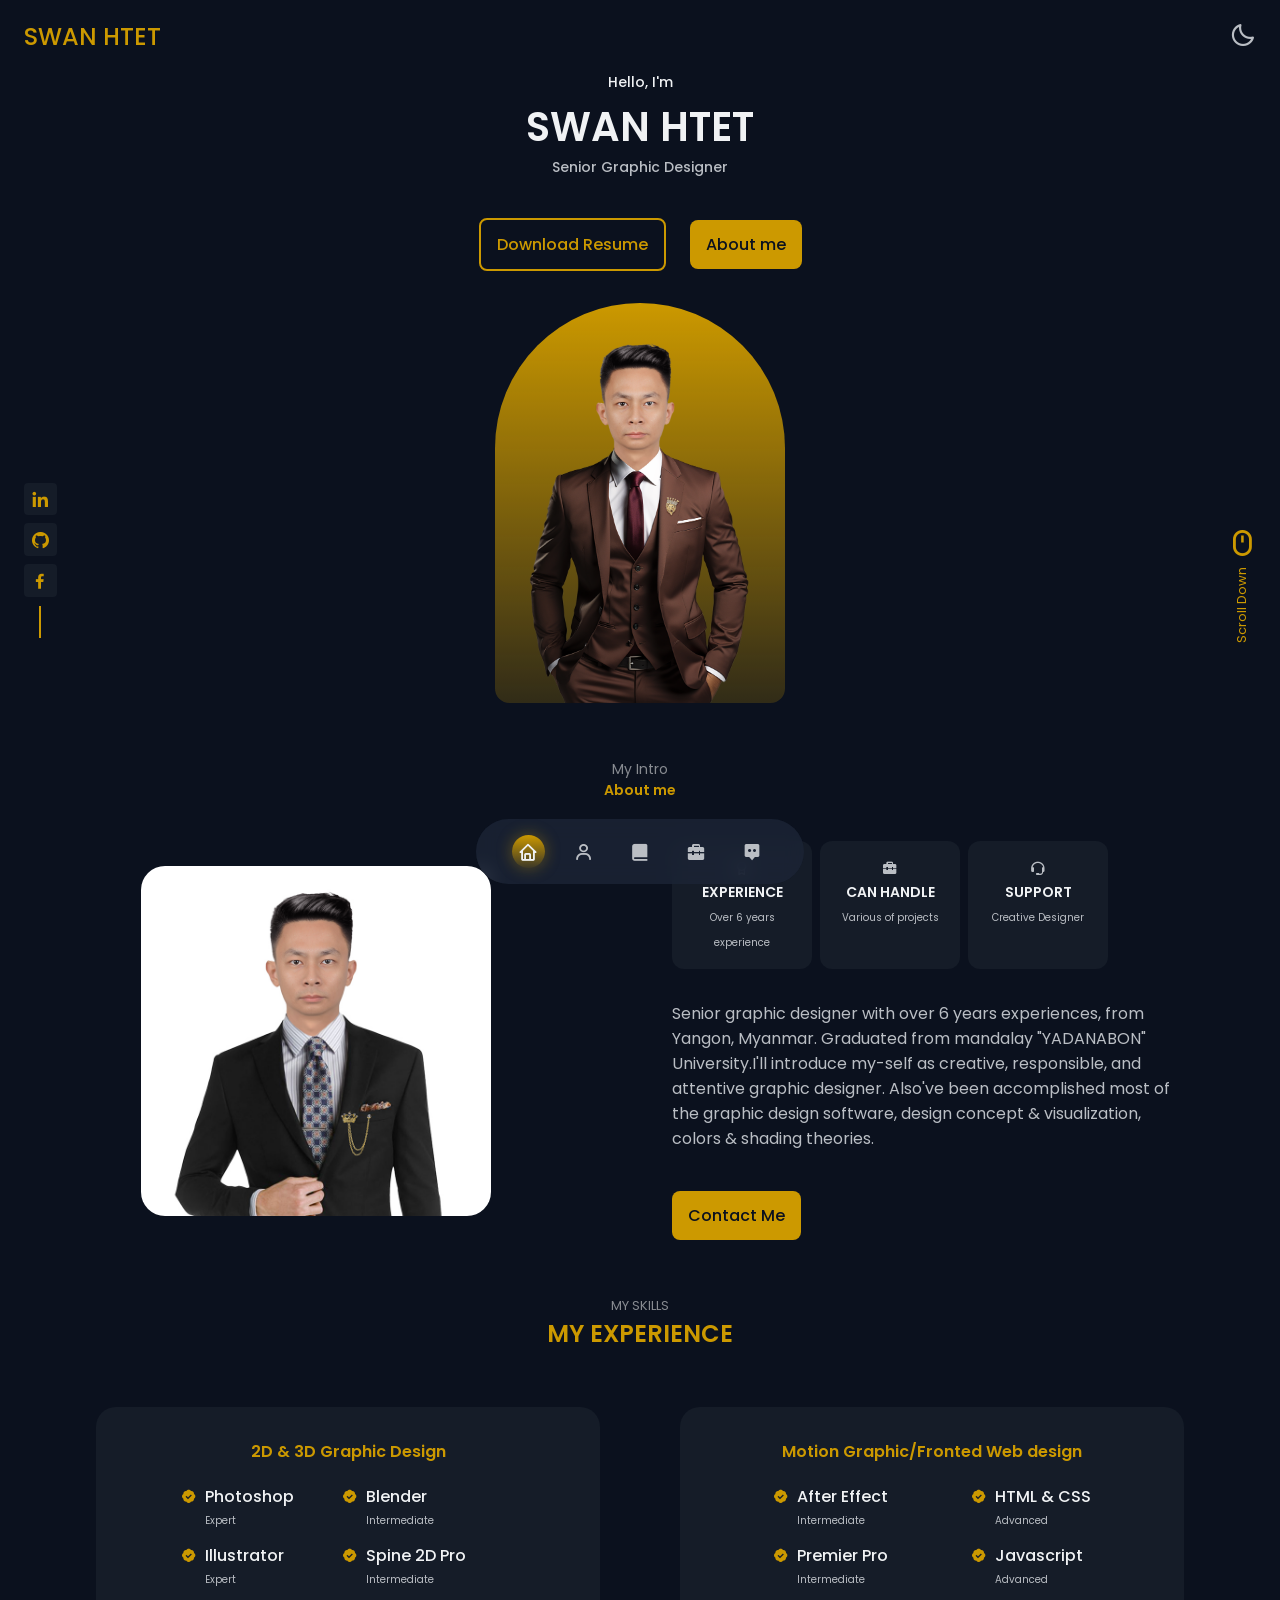
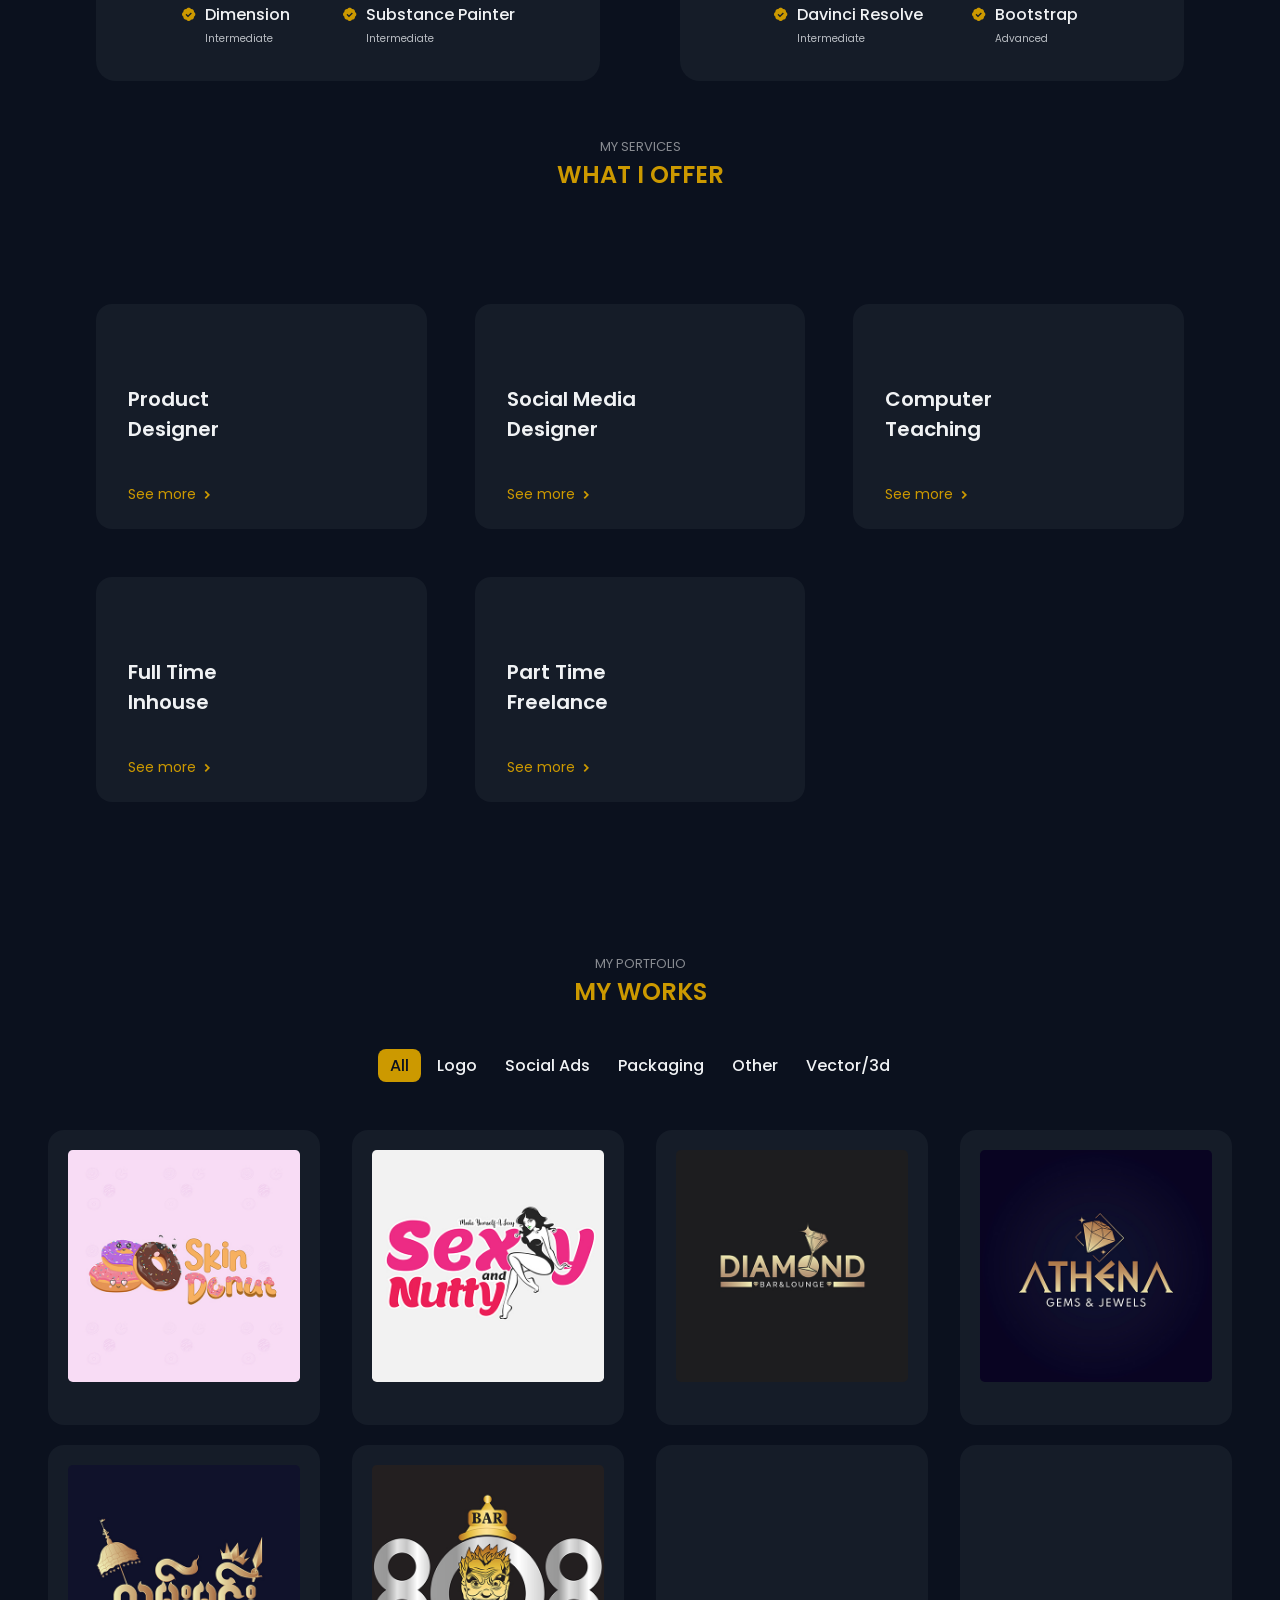
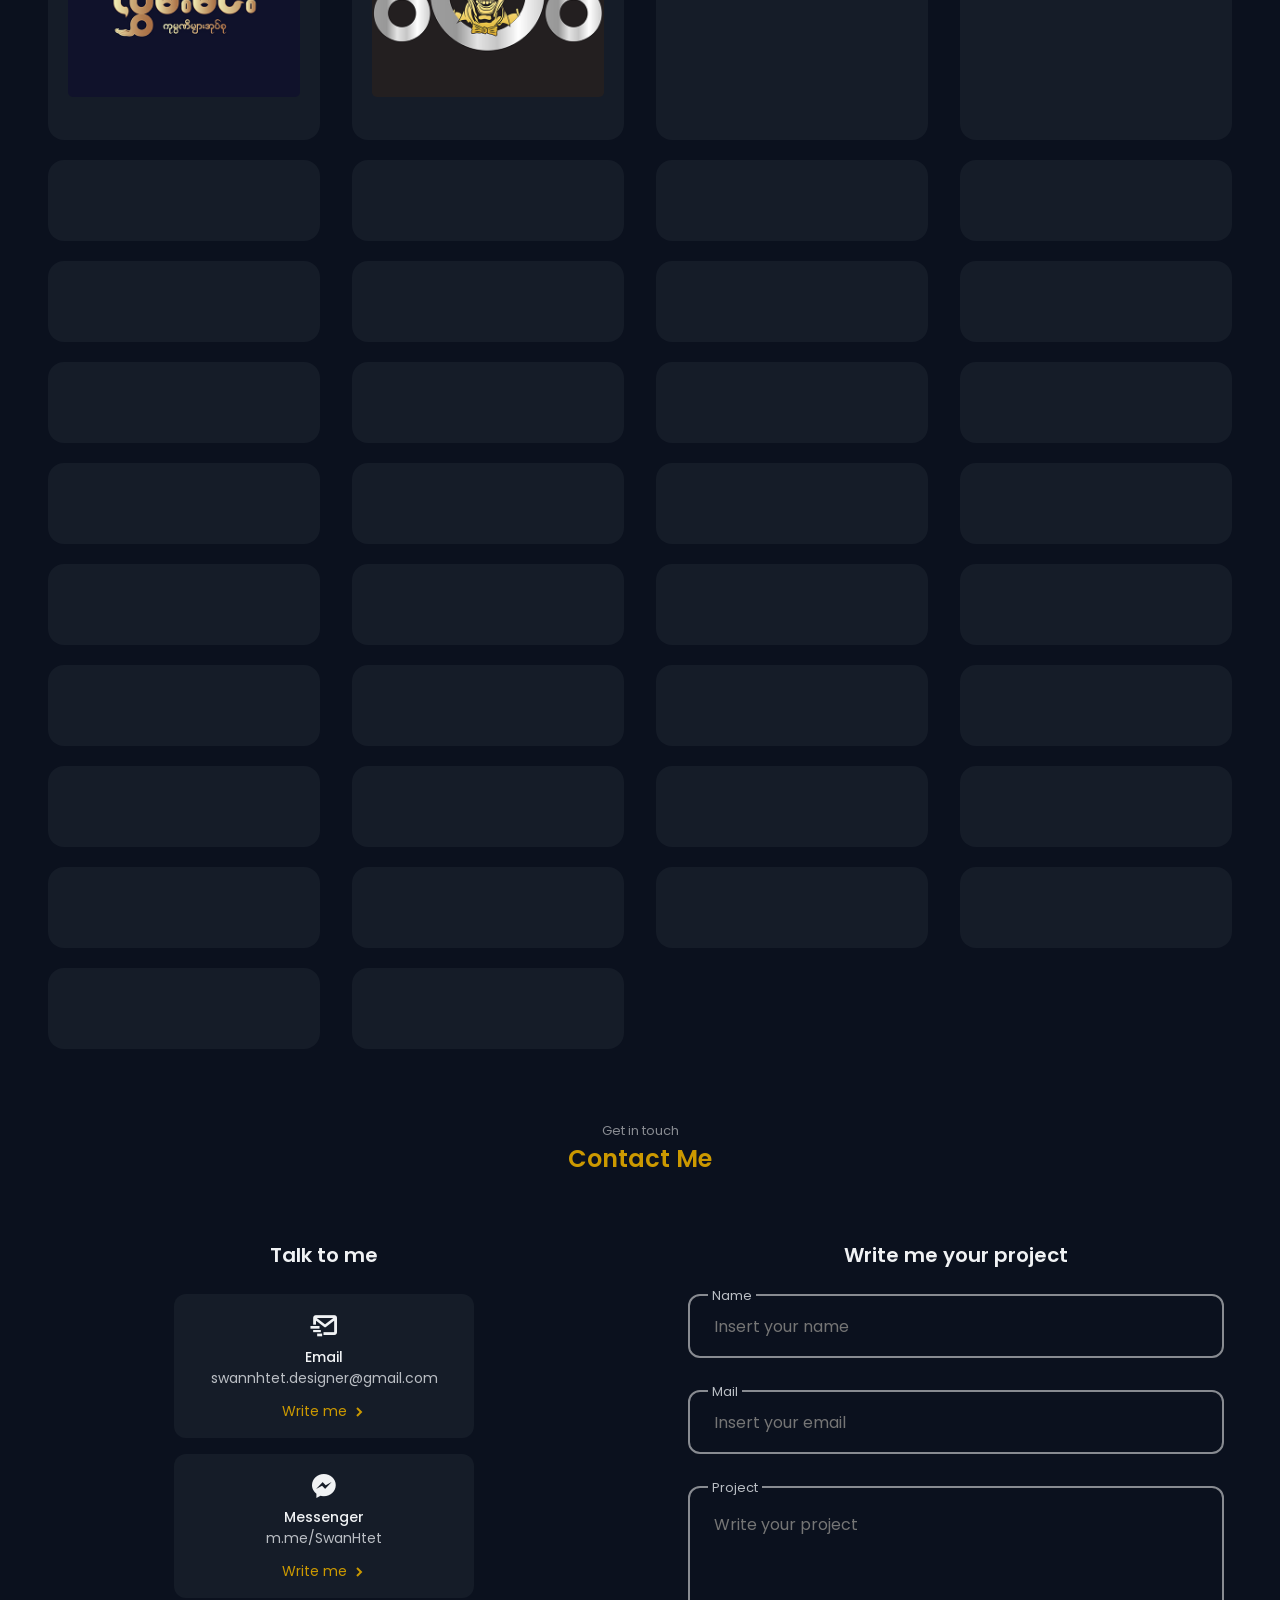
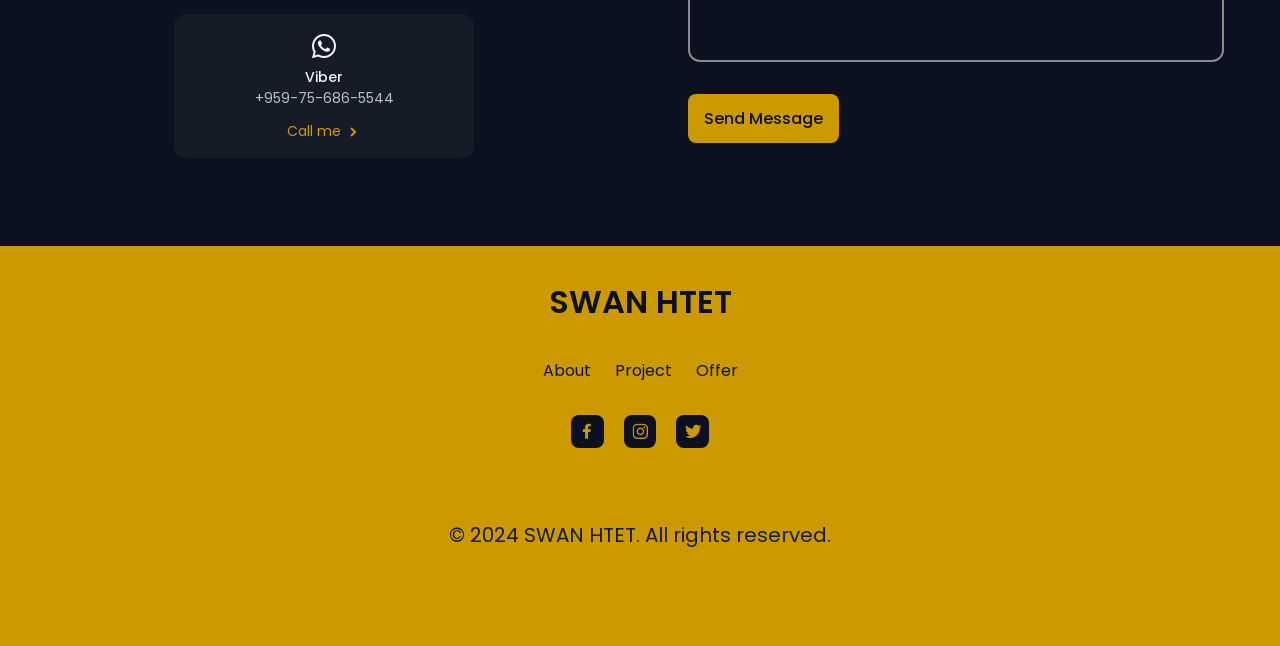
==== commit 7efa7e2d: "Add files via upload" ====
--- a/index.html
+++ b/index.html
@@ -1,1050 +1,1050 @@
-<!DOCTYPE html>
-<html lang="en">
-<head>
-    <meta charset="UTF-8">
-    <meta name="viewport" content="width=device-width, initial-scale=1.0">
-    
-    <!--=============== FAVICON ===============-->
-    <link rel="shortcut icon" href="" type="image/x-icon">
-    
-    <!--=============== BOXICONS ===============-->
-    <link href='https://unpkg.com/boxicons@2.1.4/css/boxicons.min.css' rel='stylesheet'>
-    
-    <!--=============== SWIPER CSS ===============-->
-    <link rel="stylesheet" href="assets/css/swiper-bundle.min.css">
-    
-    <!--=============== CSS ===============-->
-    <link rel="stylesheet" href="assets/css/styles.css">
-    
-    <!------------------BootStrap--------------------->
-    <!--
-    <link href="https://cdn.jsdelivr.net/npm/bootstrap@5.3.3/dist/css/bootstrap.min.css" rel="stylesheet" integrity="sha384-QWTKZyjpPEjISv5WaRU9OFeRpok6YctnYmDr5pNlyT2bRjXh0JMhjY6hW+ALEwIH" crossorigin="anonymous">
-    <script src="https://cdn.jsdelivr.net/npm/bootstrap@5.3.3/dist/js/bootstrap.bundle.min.js" integrity="sha384-YvpcrYf0tY3lHB60NNkmXc5s9fDVZLESaAA55NDzOxhy9GkcIdslK1eN7N6jIeHz" crossorigin="anonymous"></script>
-    -->
-    <!-------------------LightBox----------------------->
-    <link rel="stylesheet" href="assets/css/lightbox.min.css">
-    <script src="assets/js/lightbox.min.js"></script>
-    <script src="assets/js/lightbox-plus-jquery.min.js"></script>
-    <title> Responsive portfolio website Ansel </title>
-</head>
-<body>
-    <!--=============== HEADER ===============-->
-    <header class="header" id="header">
-        <nav class="nav container">
-            <a href="#" class="nav__logo">SWAN HTET</a>
-            
-            <div class="nav__menu">
-                <ul class="nav__list">
-                    <li class="nav__item">
-                        <a href="#home" class="nav__link active-link">
-                            <i class='bx bx-home'></i>
-                        </a>
-                    </li>
-                    
-                    <li class="nav__item">
-                        <a href="#about" class="nav__link">
-                            <i class='bx bx-user'></i>
-                        </a>
-                    </li>
-                    
-                    <li class="nav__item">
-                        <a href="#skills" class="nav__link">
-                            <i class='bx bxs-book-alt'></i>
-                        </a>
-                    </li>
-                    
-                    <li class="nav__item">
-                        <a href="#work" class="nav__link">
-                            <i class='bx bxs-briefcase-alt-2'></i>
-                        </a>
-                    </li>
-                    
-                    <li class="nav__item">
-                        <a href="#contact" class="nav__link">
-                            <i class='bx bxs-message-alt-dots'></i>
-                        </a>
-                    </li>
-                </ul>
-            </div>
-            <!-----------------------Theme Change button-------------------->
-            <i class='bx bx-moon change-theme' id="theme-button"></i>
-        </nav>  
-    </header>
-    
-    <!--=============== MAIN ===============-->
-    <main class="main">
-        <!--=============== HOME ===============-->
-        <section class="home section" id="home">
-            <div class="home__container container grid">
-                <div class="home__data">
-                    <span class="home__greeting">
-                        Hello, I'm
-                    </span>
-                    <h1 class="home__name">SWAN HTET</h1>
-                    <h3 class="home__education">Senior Graphic Designer</h3>
-                    <div class="home__buttons">
-                        <a download="" href="assets/pdf/Swan-CV.pdf" class="button button--ghost">
-                            Download Resume
-                        </a>
-                        <a href="#about" class="button">About me</a>
-                    </div>
-                </div>
-                
-                <div class="home__handle">
-                    <img src="assets/img/perfil.png" alt="" class="home__img">
-                </div>
-                
-                <div class="home__social">
-                    <a href="https://www.linkedin.com" class="home__social-link">
-                        <i class='bx bxl-linkedin' ></i>
-                    </a>
-                    
-                    <a href="https://www.github.com" class="home__social-link">
-                        <i class='bx bxl-github'></i>
-                    </a>
-                    
-                    <a href="https://www.facebook.com" class="home__social-link">
-                        <i class='bx bxl-facebook'></i>
-                    </a>
-                </div>
-                
-                <a href="#about" class="home__scroll">
-                    <i class='bx bx-mouse home__scroll-icon' ></i>
-                    <span class="home__scroll-name">
-                        Scroll Down
-                    </span>
-                </a>
-            </div>
-        </section>
-        
-        <!--=============== ABOUT ===============-->
-        <section class="about section" id="about">
-            <span class="section__subtitle about__title">
-                My Intro
-            </span>
-            <h2 class="section__title about__title">
-                About me
-            </h2>
-            
-            <div class="about___container container grid">
-                <img src="assets/img/about.jpg" alt="Picture" class="about__img">
-                <div class="about__data">
-                    <div class="about__info">
-                        <div class="about__box">
-                            <i class='bx bx-award about__icon'></i>
-                            <h3 class="about__title">
-                                EXPERIENCE
-                            </h3>
-                            <span class="about__subtitle">Over 6 years experience</span>
-                        </div>
-                        
-                        <div class="about__box">
-                            <i class='bx bxs-briefcase-alt-2 about__icon'></i>
-                            <h3 class="about__title">
-                                CAN HANDLE
-                            </h3>
-                            <span class="about__subtitle">Various of projects</span>
-                        </div>
-                        
-                        <div class="about__box">
-                            <i class='bx bx-support about__icon'></i>
-                            <h3 class="about__title">
-                                SUPPORT
-                            </h3>
-                            <span class="about__subtitle">Creative Designer</span>
-                        </div>
-                    </div>
-                    
-                    <p class="about__description">
-                        Senior graphic designer with over 6 years experiences, from Yangon, Myanmar.
-                        Graduated from mandalay "YADANABON" University.I'll introduce my-self as 
-                        creative, responsible, and attentive graphic designer. Also've been accomplished 
-                        most of the graphic design software, design concept & visualization, colors & shading theories.
-                        
-                    </p>
-                    <a href="#contact" class="button">Contact Me</a>
-                </div>
-            </div>
-        </section>
-        
-        <!--=============== SKILLS ===============-->
-        <section class="skills section" id="skills">
-            <span class="section__subtitle">MY SKILLS</span>
-            <h2 class="section__title">MY EXPERIENCE</h2>
-            
-            <div class="skills__container container grid">
-                <div class="skills__content">
-                    <h3 class="skills__title">2D & 3D Graphic Design</h3>
-                    
-                    <div class="skills__box">
-                        <div class="skills__group">
-                            <div class="skills__data">
-                                <i class='bx bxs-badge-check'></i>
-                                <div>
-                                    <h3 class="skills__name">Photoshop</h3>
-                                    <span class="skills__level">Expert</span>
-                                </div>
-                            </div>
-                            
-                            <div class="skills__data">
-                                <i class='bx bxs-badge-check'></i>
-                                <div>
-                                    <h3 class="skills__name">Illustrator</h3>
-                                    <span class="skills__level">Expert</span>
-                                </div>
-                            </div>
-                            
-                            <div class="skills__data">
-                                <i class='bx bxs-badge-check'></i>
-                                <div>
-                                    <h3 class="skills__name">Dimension</h3>
-                                    <span class="skills__level">Intermediate</span>
-                                </div>
-                            </div>
-                            
-                        </div>
-                        
-                        <div class="skills__group">
-                            <div class="skills__data">
-                                <i class='bx bxs-badge-check'></i>
-                                <div>
-                                    <h3 class="skills__name">Blender</h3>
-                                    <span class="skills__level">Intermediate</span>
-                                </div>
-                            </div>
-                            
-                            <div class="skills__data">
-                                <i class='bx bxs-badge-check'></i>
-                                <div>
-                                    <h3 class="skills__name">Spine 2D Pro</h3>
-                                    <span class="skills__level">Intermediate</span>
-                                </div>
-                            </div>
-                            
-                            
-                            <div class="skills__data">
-                                <i class='bx bxs-badge-check'></i>
-                                <div>
-                                    <h3 class="skills__name">Substance Painter</h3>
-                                    <span class="skills__level">Intermediate</span>
-                                </div>
-                            </div>                                
-                        </div>
-                    </div>
-                </div>
-                
-                <div class="skills__content">
-                    <h3 class="skills__title">Motion Graphic/Fronted Web design</h3>
-                    
-                    <div class="skills__box">
-                        <div class="skills__group">
-                            <div class="skills__data">
-                                <i class='bx bxs-badge-check'></i>
-                                <div>
-                                    <h3 class="skills__name">After Effect</h3>
-                                    <span class="skills__level">Intermediate</span>
-                                </div>
-                            </div>
-                            
-                            <div class="skills__data">
-                                <i class='bx bxs-badge-check'></i>
-                                <div>
-                                    <h3 class="skills__name">Premier Pro</h3>
-                                    <span class="skills__level">Intermediate</span>
-                                </div>
-                            </div>
-                            
-                            <div class="skills__data">
-                                <i class='bx bxs-badge-check'></i>
-                                <div>
-                                    <h3 class="skills__name">Davinci Resolve</h3>
-                                    <span class="skills__level">Intermediate</span>
-                                </div>
-                            </div>
-                            
-                        </div>
-                        
-                        <div class="skills__group">
-                            <div class="skills__data">
-                                <i class='bx bxs-badge-check'></i>
-                                <div>
-                                    <h3 class="skills__name">HTML & CSS</h3>
-                                    <span class="skills__level">Advanced</span>
-                                </div>
-                            </div>
-                            
-                            <div class="skills__data">
-                                <i class='bx bxs-badge-check'></i>
-                                <div>
-                                    <h3 class="skills__name">Javascript</h3>
-                                    <span class="skills__level">Advanced</span>
-                                </div>
-                            </div>
-                            
-                            
-                            
-                            <div class="skills__data">
-                                <i class='bx bxs-badge-check'></i>
-                                <div>
-                                    <h3 class="skills__name">Bootstrap</h3>
-                                    <span class="skills__level">Advanced</span>
-                                </div>
-                            </div>
-                            
-                        </div>
-                    </div>
-                </div>
-            </div>
-        </section>
-        
-        <!--=============== SERVICES ===============-->
-        <section class="services section">
-            <span class="section__subtitle">MY SERVICES</span>  
-            <h2 class="section__title">WHAT I OFFER</h2>
-            
-            <div class="services__container container grid">
-                <div class="services__card">
-                    <h3 class="services__title">Product<br>Designer</h3>
-                    
-                    <span class="services__button">
-                        See more <i class='bx bxs-chevron-right services__icon'></i>
-                    </span>
-                    
-                    <div class="services__modal">
-                        <div class="services__modal-content">
-                            <i class='bx bx-x services__modal-close'></i>
-                            
-                            <h3 class="services__modal-title">Product Design</h3>
-                            <p class="services__modal-description">
-                                Service with experienced. 
-                                Providing quality work to clients and companies.
-                            </p>
-                            
-                            <ul class="services__modal-list">
-                                <li class="services__modal-item">
-                                    <i class='bx bx-check services__modal-icon'></i>
-                                    <p class="services__modal-info">
-                                        Die cut, die line frame for packaging.
-                                    </p>
-                                </li>
-                                
-                                <li class="services__modal-item">
-                                    <i class='bx bx-check services__modal-icon'></i>
-                                    <p class="services__modal-info">
-                                        Packaging design for existing die line packaging.
-                                    </p>
-                                </li>
-                                
-                                <li class="services__modal-item">
-                                    <i class='bx bx-check services__modal-icon'></i>
-                                    <p class="services__modal-info">
-                                        Re framing existing die cutting.
-                                    </p>
-                                </li>
-                                
-                                <li class="services__modal-item">
-                                    <i class='bx bx-check services__modal-icon'></i>
-                                    <p class="services__modal-info">
-                                        Design and mockups of products for companies.
-                                    </p>
-                                </li>
-                            </ul>
-                        </div>
-                    </div>
-                </div>
-                
-                <div class="services__card">
-                    <h3 class="services__title">Social Media <br> Designer</h3>
-                    
-                    <span class="services__button">
-                        See more <i class='bx bxs-chevron-right services__icon'></i>
-                    </span>
-                    
-                    <div class="services__modal">
-                        <div class="services__modal-content">
-                            <i class='bx bx-x services__modal-close'></i>
-                            
-                            <h3 class="services__modal-title">Social Media Ads Design</h3>
-                            <p class="services__modal-description">
-                                Service with experienced. 
-                                Providing quality work to clients and companies.
-                            </p>
-                            
-                            <ul class="services__modal-list">
-                                <li class="services__modal-item">
-                                    <i class='bx bx-check services__modal-icon'></i>
-                                    <p class="services__modal-info">
-                                        Facebook,Youtube banner photo, profile photo.
-                                    </p>
-                                </li>
-                                
-                                <li class="services__modal-item">
-                                    <i class='bx bx-check services__modal-icon'></i>
-                                    <p class="services__modal-info">
-                                        Advertising post with unique nested layout.
-                                    </p>
-                                </li>
-                                
-                                <li class="services__modal-item">
-                                    <i class='bx bx-check services__modal-icon'></i>
-                                    <p class="services__modal-info">
-                                        My day post design.
-                                    </p>
-                                </li>
-                                
-                                <li class="services__modal-item">
-                                    <i class='bx bx-check services__modal-icon'></i>
-                                    <p class="services__modal-info">
-                                        Youtube thumbnail Design.
-                                    </p>
-                                </li>                               
-                            </ul>
-                        </div>
-                    </div>
-                </div>
-                
-                
-                <div class="services__card">
-                    <h3 class="services__title">Computer <br> Teaching</h3>
-                    
-                    <span class="services__button">
-                        See more <i class='bx bxs-chevron-right services__icon'></i>
-                    </span>
-                    
-                    <div class="services__modal">
-                        <div class="services__modal-content">
-                            <i class='bx bx-x services__modal-close'></i>
-                            
-                            <h3 class="services__modal-title">Computer Teaching</h3>
-                            <p class="services__modal-description">
-                                Service with experienced. 
-                                Providing quality work to clients and companies.
-                            </p>
-                            
-                            <ul class="services__modal-list">
-                                <li class="services__modal-item">
-                                    <i class='bx bx-check services__modal-icon'></i>
-                                    <p class="services__modal-info">
-                                        Computer basic & DTP for young learners.
-                                    </p>
-                                </li>
-                                
-                                <li class="services__modal-item">
-                                    <i class='bx bx-check services__modal-icon'></i>
-                                    <p class="services__modal-info">
-                                        Graphic Design Course (Beginner,Advanced,)
-                                    </p>
-                                </li>
-                                
-                                <li class="services__modal-item">
-                                    <i class='bx bx-check services__modal-icon'></i>
-                                    <p class="services__modal-info">
-                                        3D Graphic Design Course.
-                                    </p>
-                                </li>
-                                
-                                <li class="services__modal-item">
-                                    <i class='bx bx-check services__modal-icon'></i>
-                                    <p class="services__modal-info">
-                                        Design Theories(Colors,Perspective,Shading,Compositing...etc)
-                                    </p>
-                                </li>
-                            </ul>
-                        </div>
-                    </div>
-                </div>
-                
-                <div class="services__card">
-                    <h3 class="services__title">Full Time <br> Inhouse</h3>
-                    
-                    <span class="services__button">
-                        See more <i class='bx bxs-chevron-right services__icon'></i>
-                    </span>
-                    
-                    <div class="services__modal">
-                        <div class="services__modal-content">
-                            <i class='bx bx-x services__modal-close'></i>
-                            
-                            <h3 class="services__modal-title">Full Time / Inhoue Designer</h3>
-                            <p class="services__modal-description">
-                                I can offer these as 
-                                Full Time / Inhouse designer.
-                            </p>
-                            
-                            <ul class="services__modal-list">
-                                <li class="services__modal-item">
-                                    <i class='bx bx-check services__modal-icon'></i>
-                                    <p class="services__modal-info">
-                                        Social media advertising post, various platform.
-                                    </p>
-                                </li>
-                                
-                                <li class="services__modal-item">
-                                    <i class='bx bx-check services__modal-icon'></i>
-                                    <p class="services__modal-info">
-                                        Packaging die-line draw & design.
-                                    </p>
-                                </li>
-                                
-                                <li class="services__modal-item">
-                                    <i class='bx bx-check services__modal-icon'></i>
-                                    <p class="services__modal-info">
-                                        Vector illustration, Photo retouching.
-                                    </p>
-                                </li>
-                                
-                                <li class="services__modal-item">
-                                    <i class='bx bx-check services__modal-icon'></i>
-                                    <p class="services__modal-info">
-                                        Motion-graphic, Video editing.
-                                    </p>
-                                </li>
-                                
-                                <li class="services__modal-item">
-                                    <i class='bx bx-check services__modal-icon'></i>
-                                    <p class="services__modal-info">
-                                        UI/UX design.
-                                    </p>
-                                </li>
-                            </ul>
-                        </div>
-                    </div>
-                </div>
-                
-                <div class="services__card">
-                    <h3 class="services__title">Part Time <br> Freelance</h3>
-                    
-                    <span class="services__button">
-                        See more <i class='bx bxs-chevron-right services__icon'></i>
-                    </span>
-                    
-                    <div class="services__modal">
-                        <div class="services__modal-content">
-                            <i class='bx bx-x services__modal-close'></i>
-                            
-                            <h3 class="services__modal-title">Part Time / Freelance</h3>
-                            <p class="services__modal-description">
-                                I can offer these as 
-                                Part Time / Freelance.
-                            </p>
-                            
-                            <ul class="services__modal-list">
-                                <li class="services__modal-item">
-                                    <i class='bx bx-check services__modal-icon'></i>
-                                    <p class="services__modal-info">
-                                        Teaching computer courses for various of ages.
-                                    </p>
-                                </li>
-                                
-                                <li class="services__modal-item">
-                                    <i class='bx bx-check services__modal-icon'></i>
-                                    <p class="services__modal-info">
-                                        Social media advertising post, various platform.
-                                    </p>
-                                </li>
-                                
-                                <li class="services__modal-item">
-                                    <i class='bx bx-check services__modal-icon'></i>
-                                    <p class="services__modal-info">
-                                        Vector illustration, Photo retouching.
-                                    </p>
-                                </li>
-                                
-                                <li class="services__modal-item">
-                                    <i class='bx bx-check services__modal-icon'></i>
-                                    <p class="services__modal-info">
-                                        I position your company brand.
-                                    </p>
-                                </li>
-                                
-                                <li class="services__modal-item">
-                                    <i class='bx bx-check services__modal-icon'></i>
-                                    <p class="services__modal-info">
-                                        Design and mockups of products for companies.
-                                    </p>
-                                </li>
-                            </ul>
-                        </div>
-                    </div>
-                </div>
-                
-            </div>
-        </section>
-        
-        <!--=============== WORK ===============-->
-        <section class="work section" id="work">
-            <span class="section__subtitle">MY PORTFOLIO</span>
-            <h2 class="section__title">MY WORKS</h2>
-            
-            <div class="work__filters">
-                <span class="work__item active-work" data-filter='all'>All</span>
-                <span class="work__item" data-filter='.logo'>Logo</span>
-                <span class="work__item" data-filter='.ads'>Social Ads</span>
-                <span class="work__item" data-filter='.packaging'>Packaging</span>
-                <span class="work__item" data-filter='.other'>Other</span>
-                <span class="work__item" data-filter='.vector'>Vector/3d</span>
-            </div>
-            
-            <div class="work__container container grid">
-                <div class="work__card mix logo" >
-                    <div class="work__img">
-                        <a href="assets/img/logo/logo1.jpg" data-lightbox="gallery-item" data-index="1">
-                            <img src="assets/img/logo/logo1.jpg" alt="" class="gallery-item img-fluid rounded ">
-                        </a>
-                    </div>
-                </div>
-                
-                <div class="work__card mix logo">
-                    <div class="work__img">
-                        <a href="assets/img/logo/logo2.jpg" data-lightbox="gallery-item" data-index="2" >
-                            <img src="assets/img/logo/logo2.jpg" alt="" class="gallery-item img-fluid rounded ">
-                        </a>
-                    </div>
-                </div>  
-                
-                <div class="work__card mix logo">
-                    <div class="work__img">
-                        <a href="assets/img/logo/logo3.jpg" data-lightbox="gallery-item" data-index="3">
-                            <img src="assets/img/logo/logo3.jpg" alt="" class="gallery-item img-fluid rounded ">
-                        </a>
-                    </div>
-                </div>
-                
-                <div class="work__card mix logo">
-                    <div class="work__img">
-                        <a href="assets/img/logo/logo4.jpg" data-lightbox="gallery-item" data-index="4">
-                            <img src="assets/img/logo/logo4.jpg" alt="" class="gallery-item img-fluid rounded ">
-                        </a>
-                    </div>
-                </div>    
-                
-                <div class="work__card mix logo">
-                    <div class="work__img">
-                        <a href="assets/img/logo/logo5.jpg" data-lightbox="gallery-item" data-index="5">
-                            <img src="assets/img/logo/logo5.jpg" alt="" class="gallery-item img-fluid rounded ">
-                        </a>
-                    </div>
-                </div>
-                
-                <div class="work__card mix logo">
-                    <div class="work__img">
-                        <a href="assets/img/logo/logo6.jpg" data-lightbox="gallery-item" data-index="6" class="vector">
-                            <img src="assets/img/logo/logo6.jpg" alt="" class="gallery-item img-fluid rounded ">
-                        </a>
-                    </div>
-                </div>
-                <!--------------------socialAds----------------------->
-                <div class="work__card mix ads">
-                    <div class="work__img">
-                        <a href="assets/img/SocialADS/s1.jpg" data-lightbox="gallery-item" data-index="6" class="vector">
-                            <img src="assets/img/SocialADS/s1.jpg" alt="" class="gallery-item img-fluid rounded ">
-                        </a>
-                    </div>
-                </div>
-                
-                <div class="work__card mix ads">
-                    <div class="work__img">
-                        <a href="assets/img/SocialADS/s14.jpg" data-lightbox="gallery-item" data-index="6" class="vector">
-                            <img src="assets/img/SocialADS/s14.jpg" alt="" class="gallery-item img-fluid rounded ">
-                        </a>
-                    </div>
-                </div>
-                
-                <div class="work__card mix ads">
-                    <div class="work__img">
-                        <a href="assets/img/SocialADS/s2.jpg" data-lightbox="gallery-item" data-index="6" class="vector">
-                            <img src="assets/img/SocialADS/s2.jpg" alt="" class="gallery-item img-fluid rounded ">
-                        </a>
-                    </div>
-                </div>
-                
-                <div class="work__card mix ads">
-                    <div class="work__img">
-                        <a href="assets/img/SocialADS/s3.jpg" data-lightbox="gallery-item" data-index="6" class="vector">
-                            <img src="assets/img/SocialADS/s3.jpg" alt="" class="gallery-item img-fluid rounded ">
-                        </a>
-                    </div>
-                </div>
-                
-                <div class="work__card mix ads">
-                    <div class="work__img">
-                        <a href="assets/img/SocialADS/s4.jpg" data-lightbox="gallery-item" data-index="6" class="vector">
-                            <img src="assets/img/SocialADS/s4.jpg" alt="" class="gallery-item img-fluid rounded ">
-                        </a>
-                    </div>
-                </div>
-                
-                <div class="work__card mix ads">
-                    <div class="work__img">
-                        <a href="assets/img/SocialADS/s5.jpg" data-lightbox="gallery-item" data-index="6" class="vector">
-                            <img src="assets/img/SocialADS/s5.jpg" alt="" class="gallery-item img-fluid rounded ">
-                        </a>
-                    </div>
-                </div>
-                
-                <div class="work__card mix ads">
-                    <div class="work__img">
-                        <a href="assets/img/SocialADS/s6.jpg" data-lightbox="gallery-item" data-index="6" class="vector">
-                            <img src="assets/img/SocialADS/s6.jpg" alt="" class="gallery-item img-fluid rounded ">
-                        </a>
-                    </div>
-                </div>
-                
-                <div class="work__card mix ads">
-                    <div class="work__img">
-                        <a href="assets/img/SocialADS/s7.jpg" data-lightbox="gallery-item" data-index="6" class="vector">
-                            <img src="assets/img/SocialADS/s7.jpg" alt="" class="gallery-item img-fluid rounded ">
-                        </a>
-                    </div>
-                </div>
-                
-                <div class="work__card mix ads">
-                    <div class="work__img">
-                        <a href="assets/img/SocialADS/s8.jpg" data-lightbox="gallery-item" data-index="6" class="vector">
-                            <img src="assets/img/SocialADS/s8.jpg" alt="" class="gallery-item img-fluid rounded ">
-                        </a>
-                    </div>
-                </div>
-                
-                <div class="work__card mix ads">
-                    <div class="work__img">
-                        <a href="assets/img/SocialADS/s9.jpg" data-lightbox="gallery-item" data-index="6" class="vector">
-                            <img src="assets/img/SocialADS/s9.jpg" alt="" class="gallery-item img-fluid rounded ">
-                        </a>
-                    </div>
-                </div>
-                
-                <div class="work__card mix ads">
-                    <div class="work__img">
-                        <a href="assets/img/SocialADS/s10.jpg" data-lightbox="gallery-item" data-index="6" class="vector">
-                            <img src="assets/img/SocialADS/s10.jpg" alt="" class="gallery-item img-fluid rounded ">
-                        </a>
-                    </div>
-                </div>
-                
-                <div class="work__card mix ads">
-                    <div class="work__img">
-                        <a href="assets/img/SocialADS/s11.jpg" data-lightbox="gallery-item" data-index="6" class="vector">
-                            <img src="assets/img/SocialADS/s11.jpg" alt="" class="gallery-item img-fluid rounded ">
-                        </a>
-                    </div>
-                </div>
-                
-                <div class="work__card mix ads">
-                    <div class="work__img">
-                        <a href="assets/img/SocialADS/s12.jpg" data-lightbox="gallery-item" data-index="6" class="vector">
-                            <img src="assets/img/SocialADS/s12.jpg" alt="" class="gallery-item img-fluid rounded ">
-                        </a>
-                    </div>
-                </div>
-                
-                <div class="work__card mix ads">
-                    <div class="work__img">
-                        <a href="assets/img/SocialADS/s13.jpg" data-lightbox="gallery-item" data-index="6" class="vector">
-                            <img src="assets/img/SocialADS/s13.jpg" alt="" class="gallery-item img-fluid rounded ">
-                        </a>
-                    </div>
-                </div>
-                
-                <div class="work__card mix ads">
-                    <div class="work__img">
-                        <a href="assets/img/SocialADS/s15.jpg" data-lightbox="gallery-item" data-index="6" class="vector">
-                            <img src="assets/img/SocialADS/s15.jpg" alt="" class="gallery-item img-fluid rounded ">
-                        </a>
-                    </div>
-                </div>
-                <!-------------Packaging------------------------>                
-                
-                <div class="work__card mix packaging">
-                    <div class="work__img">
-                        <a href="assets/img/Packaging/p1.jpg" data-lightbox="gallery-item" data-index="6" class="vector">
-                            <img src="assets/img/Packaging/p1.jpg" alt="" class="gallery-item img-fluid rounded ">
-                        </a>
-                    </div>
-                </div>
-                
-                <div class="work__card mix packaging">
-                    <div class="work__img">
-                        <a href="assets/img/Packaging/p2.jpg" data-lightbox="gallery-item" data-index="6" class="vector">
-                            <img src="assets/img/Packaging/p2.jpg" alt="" class="gallery-item img-fluid rounded ">
-                        </a>
-                    </div>
-                </div>
-                
-                <div class="work__card mix packaging">
-                    <div class="work__img">
-                        <a href="assets/img/Packaging/p3.jpg" data-lightbox="gallery-item" data-index="6" class="vector">
-                            <img src="assets/img/Packaging/p3.jpg" alt="" class="gallery-item img-fluid rounded ">
-                        </a>
-                    </div>
-                </div>
-                
-                <div class="work__card mix packaging">
-                    <div class="work__img">
-                        <a href="assets/img/Packaging/p4.jpg" data-lightbox="gallery-item" data-index="6" class="vector">
-                            <img src="assets/img/Packaging/p4.jpg" alt="" class="gallery-item img-fluid rounded ">
-                        </a>
-                    </div>
-                </div>
-                
-                <div class="work__card mix packaging">
-                    <div class="work__img">
-                        <a href="assets/img/Packaging/p5.jpg" data-lightbox="gallery-item" data-index="6" class="vector">
-                            <img src="assets/img/Packaging/p5.jpg" alt="" class="gallery-item img-fluid rounded ">
-                        </a>
-                    </div>
-                </div>
-                
-                <div class="work__card mix packaging">
-                    <div class="work__img">
-                        <a href="assets/img/Packaging/p6.jpg" data-lightbox="gallery-item" data-index="6" class="vector">
-                            <img src="assets/img/Packaging/p6.jpg" alt="" class="gallery-item img-fluid rounded ">
-                        </a>
-                    </div>
-                </div>
-                
-                <div class="work__card mix packaging">
-                    <div class="work__img">
-                        <a href="assets/img/Packaging/p7.png" data-lightbox="gallery-item" data-index="6" class="vector">
-                            <img src="assets/img/Packaging/p7.png" alt="" class="gallery-item img-fluid rounded ">
-                        </a>
-                    </div>
-                </div>
-                
-                <div class="work__card mix packaging">
-                    <div class="work__img">
-                        <a href="assets/img/Packaging/p8.jpg" data-lightbox="gallery-item" data-index="6" class="vector">
-                            <img src="assets/img/Packaging/p8.jpg" alt="" class="gallery-item img-fluid rounded ">
-                        </a>
-                    </div>
-                </div>
-                <!-------------Packaging------------------------>                
-                
-                <div class="work__card mix vector">
-                    <div class="work__img">
-                        <a href="assets/img/vectorIllustration/v1.jpg" data-lightbox="gallery-item" data-index="6" class="vector">
-                            <img src="assets/img/vectorIllustration/v1.jpg" alt="" class="gallery-item img-fluid rounded ">
-                        </a>
-                    </div>
-                </div>
-                
-                <div class="work__card mix vector">
-                    <div class="work__img">
-                        <a href="assets/img/vectorIllustration/v2.jpg" data-lightbox="gallery-item" data-index="6" class="vector">
-                            <img src="assets/img/vectorIllustration/v2.jpg" alt="" class="gallery-item img-fluid rounded ">
-                        </a>
-                    </div>
-                </div>
-
-                <div class="work__card mix vector">
-                    <div class="work__img">
-                        <a href="assets/img/vectorIllustration/v3.jpg" data-lightbox="gallery-item" data-index="6" class="vector">
-                            <img src="assets/img/vectorIllustration/v3.jpg" alt="" class="gallery-item img-fluid rounded ">
-                        </a>
-                    </div>
-                </div>
-
-                <div class="work__card mix vector">
-                    <div class="work__img">
-                        <a href="assets/img/vectorIllustration/v4.jpg" data-lightbox="gallery-item" data-index="6" class="vector">
-                            <img src="assets/img/vectorIllustration/v4.jpg" alt="" class="gallery-item img-fluid rounded ">
-                        </a>
-                    </div>
-                </div>
-
-                <div class="work__card mix vector">
-                    <div class="work__img">
-                        <a href="assets/img/vectorIllustration/v5.jpg" data-lightbox="gallery-item" data-index="6" class="vector">
-                            <img src="assets/img/vectorIllustration/v5.jpg" alt="" class="gallery-item img-fluid rounded ">
-                        </a>
-                    </div>
-                </div>
-
-                <div class="work__card mix vector">
-                    <div class="work__img">
-                        <a href="assets/img/vectorIllustration/v6.jpg" data-lightbox="gallery-item" data-index="6" class="vector">
-                            <img src="assets/img/vectorIllustration/v6.jpg" alt="" class="gallery-item img-fluid rounded ">
-                        </a>
-                    </div>
-                </div>
-
-                <div class="work__card mix vector">
-                    <div class="work__img">
-                        <a href="assets/img/vectorIllustration/v7.jpg" data-lightbox="gallery-item" data-index="6" class="vector">
-                            <img src="assets/img/vectorIllustration/v7.jpg" alt="" class="gallery-item img-fluid rounded ">
-                        </a>
-                    </div>
-                </div>
-
-                <div class="work__card mix vector">
-                    <div class="work__img">
-                        <a href="assets/img/vectorIllustration/v8.jpg" data-lightbox="gallery-item" data-index="6" class="vector">
-                            <img src="assets/img/vectorIllustration/v8.jpg" alt="" class="gallery-item img-fluid rounded ">
-                        </a>
-                    </div>
-                </div>
-
-                <div class="work__card mix vector">
-                    <div class="work__img">
-                        <a href="assets/img/vectorIllustration/v9.jpg" data-lightbox="gallery-item" data-index="6" class="vector">
-                            <img src="assets/img/vectorIllustration/v9.jpg" alt="" class="gallery-item img-fluid rounded ">
-                        </a>
-                    </div>
-                </div>
-
-                <div class="work__card mix vector">
-                    <div class="work__img">
-                        <a href="assets/img/vectorIllustration/v10.jpg" data-lightbox="gallery-item" data-index="6" class="vector">
-                            <img src="assets/img/vectorIllustration/v10.jpg" alt="" class="gallery-item img-fluid rounded ">
-                        </a>
-                    </div>
-                </div>
-
-                <div class="work__card mix vector">
-                    <div class="work__img">
-                        <a href="assets/img/vectorIllustration/v11.jpg" data-lightbox="gallery-item" data-index="6" class="vector">
-                            <img src="assets/img/vectorIllustration/v11.jpg" alt="" class="gallery-item img-fluid rounded ">
-                        </a>
-                    </div>
-                </div>
-
-                <div class="work__card mix vector">
-                    <div class="work__img">
-                        <a href="assets/img/vectorIllustration/v12.jpg" data-lightbox="gallery-item" data-index="6" class="vector">
-                            <img src="assets/img/vectorIllustration/v12.jpg" alt="" class="gallery-item img-fluid rounded ">
-                        </a>
-                    </div>
-                </div>
-
-                <div class="work__card mix vector">
-                    <div class="work__img">
-                        <a href="assets/img/vectorIllustration/v13.jpg" data-lightbox="gallery-item" data-index="6" class="vector">
-                            <img src="assets/img/vectorIllustration/v13.jpg" alt="" class="gallery-item img-fluid rounded ">
-                        </a>
-                    </div>
-                </div>
-            </div>
-        </section>
-        
-        <!--=============== TESTIMONIALS ===============-->
-        
-        <!--=============== CONTACT ===============-->
-        <section class="contact section" id="contact">
-            <span class="section__subtitle">Get in touch</span>
-            <h2 class="section__title">Contact Me</h2>
-            
-            <div class="contact__container container grid">
-                <div class="contact__content">
-                    <h3 class="contact__title">Talk to me</h3>
-                    
-                    <div class="contact__info">
-                        <div class="contact__card">
-                            <i class="bx bx-mail-send contact__card-icon"></i>
-                            <h3 class="contact__card-title">Email</h3>
-                            <span class="contact__card-data">swannhtet.designer@gmail.com</span>
-                            
-                            <a href="mailto:swannhtet.designer@gmail.com" target="_blank" class="contact__button">
-                                Write me <i class='bx bxs-chevron-right work__icon contact__button-icon'></i>
-                            </a>
-                        </div>
-                        
-                        <div class="contact__card">
-                            <i class="bx bxl-messenger contact__card-icon"></i>
-                            <h3 class="contact__card-title">Messenger</h3>
-                            <span class="contact__card-data">m.me/SwanHtet</span>
-                            
-                            <a href="https://m.me/SwanHtet" target="_blank" class="contact__button">
-                                Write me <i class='bx bxs-chevron-right work__icon contact__button-icon'></i>
-                            </a>
-                        </div>
-                        
-                        <div class="contact__card">
-                            <i class="bx bxl-whatsapp contact__card-icon"></i>
-                            <h3 class="contact__card-title">Viber</h3>
-                            <span class="contact__card-data">+959-75-686-5544</span>
-                            
-                            <a href="" target="_blank" class="contact__button">
-                                Call me <i class='bx bxs-chevron-right work__icon contact__button-icon'></i>
-                            </a>
-                        </div>
-                        
-                    </div>
-                </div>
-                
-                <div class="contact__content">
-                    <h3 class="contact__title">Write me your project</h3>
-                    
-                    <form action="" class="contact-form">
-                        <div class="contact__form-div">
-                            <label for="" class="contact__form-tag">Name</label>
-                            <input type="text" placeholder="Insert your name" class="contact__form-input">
-                        </div>
-                        
-                        <div class="contact__form-div">
-                            <label for="" class="contact__form-tag">Mail</label>
-                            <input type="email" placeholder="Insert your email" class="contact__form-input">
-                        </div>
-                        
-                        <div class="contact__form-div contact__form-area">
-                            <label for="" class="contact__form-tag">Project</label>
-                            <textarea name="" id="" cols="30" rows="10" placeholder="Write your project" class="contact__form-input"></textarea>
-                        </div>
-                        
-                        <button class="button">Send Message</button>
-                    </form>
-                </div>
-            </div>
-        </section>
-    </main>
-    
-    <!--=============== FOOTER ===============-->
-    <footer class="footer">
-        <div class="footer__container container">
-            <h1 class="footer__title">SWAN HTET</h1>
-            
-            <ul class="footer__list">
-                <li>
-                    <a href="#about" class="footer__link">About</a>
-                </li>
-                
-                <li>
-                    <a href="#work" class="footer__link">Project</a>
-                </li>
-                
-                <li>
-                    <a href="#services" class="footer__link">Offer</a>
-                </li>
-            </ul>
-            
-            <ul class="footer__social">
-                <a href="https://www.facebook.com" target="_blank" class="footer__social-link">
-                    <i class="bx bxl-facebook"></i>
-                </a>
-                
-                <a href="https://www.instagram.com" target="_blank" class="footer__social-link">
-                    <i class="bx bxl-instagram"></i>
-                </a>
-                
-                <a href="https://www.twitter.com" target="_blank" class="footer__social-link">
-                    <i class="bx bxl-twitter"></i> 
-                </a>
-            </ul>
-            <span class="footer__copy">
-                &#169; 2024 SWAN HTET. All rights reserved.
-            </span>
-        </div>
-    </footer>
-    
-    <!--=============== SCROLLREVEAL ===============-->
-    <script src="assets/js/scrollreveal.min.js"></script>
-    
-    <!--=============== SWIPER JS ===============-->
-    <script src="assets/js/swiper-bundle.min.js"></script>
-    
-    <!--=============== MIXITUP FILTER ===============-->
-    <script src="assets/js/mixitup.min.js"></script>
-    
-    <!--=============== MAIN JS ===============-->
-    <script src="assets/js/main.js"></script>
-</body>
+<!DOCTYPE html>
+<html lang="en">
+<head>
+    <meta charset="UTF-8">
+    <meta name="viewport" content="width=device-width, initial-scale=1.0">
+    
+    <!--=============== FAVICON ===============-->
+    <link rel="shortcut icon" href="" type="image/x-icon">
+    
+    <!--=============== BOXICONS ===============-->
+    <link href='https://unpkg.com/boxicons@2.1.4/css/boxicons.min.css' rel='stylesheet'>
+    
+    <!--=============== SWIPER CSS ===============-->
+    <link rel="stylesheet" href="assets/css/swiper-bundle.min.css">
+    
+    <!--=============== CSS ===============-->
+    <link rel="stylesheet" href="assets/css/styles.css">
+    
+    <!------------------BootStrap--------------------->
+    <!--
+    <link href="https://cdn.jsdelivr.net/npm/bootstrap@5.3.3/dist/css/bootstrap.min.css" rel="stylesheet" integrity="sha384-QWTKZyjpPEjISv5WaRU9OFeRpok6YctnYmDr5pNlyT2bRjXh0JMhjY6hW+ALEwIH" crossorigin="anonymous">
+    <script src="https://cdn.jsdelivr.net/npm/bootstrap@5.3.3/dist/js/bootstrap.bundle.min.js" integrity="sha384-YvpcrYf0tY3lHB60NNkmXc5s9fDVZLESaAA55NDzOxhy9GkcIdslK1eN7N6jIeHz" crossorigin="anonymous"></script>
+    -->
+    <!-------------------LightBox----------------------->
+    <link rel="stylesheet" href="assets/css/lightbox.min.css">
+    <script src="assets/js/lightbox.min.js"></script>
+    <script src="assets/js/lightbox-plus-jquery.min.js"></script>
+    <title> Responsive portfolio website Ansel </title>
+</head>
+<body>
+    <!--=============== HEADER ===============-->
+    <header class="header" id="header">
+        <nav class="nav container">
+            <a href="#" class="nav__logo">SWAN HTET</a>
+            
+            <div class="nav__menu">
+                <ul class="nav__list">
+                    <li class="nav__item">
+                        <a href="#home" class="nav__link active-link">
+                            <i class='bx bx-home'></i>
+                        </a>
+                    </li>
+                    
+                    <li class="nav__item">
+                        <a href="#about" class="nav__link">
+                            <i class='bx bx-user'></i>
+                        </a>
+                    </li>
+                    
+                    <li class="nav__item">
+                        <a href="#skills" class="nav__link">
+                            <i class='bx bxs-book-alt'></i>
+                        </a>
+                    </li>
+                    
+                    <li class="nav__item">
+                        <a href="#work" class="nav__link">
+                            <i class='bx bxs-briefcase-alt-2'></i>
+                        </a>
+                    </li>
+                    
+                    <li class="nav__item">
+                        <a href="#contact" class="nav__link">
+                            <i class='bx bxs-message-alt-dots'></i>
+                        </a>
+                    </li>
+                </ul>
+            </div>
+            <!-----------------------Theme Change button-------------------->
+            <i class='bx bx-moon change-theme' id="theme-button"></i>
+        </nav>  
+    </header>
+    
+    <!--=============== MAIN ===============-->
+    <main class="main">
+        <!--=============== HOME ===============-->
+        <section class="home section" id="home">
+            <div class="home__container container grid">
+                <div class="home__data">
+                    <span class="home__greeting">
+                        Hello, I'm
+                    </span>
+                    <h1 class="home__name">SWAN HTET</h1>
+                    <h3 class="home__education">Senior Graphic Designer</h3>
+                    <div class="home__buttons">
+                        <a download="" href="assets/pdf/Swan-CV.pdf" class="button button--ghost">
+                            Download Resume
+                        </a>
+                        <a href="#about" class="button">About me</a>
+                    </div>
+                </div>
+                
+                <div class="home__handle">
+                    <img src="assets/img/perfil.png" alt="" class="home__img">
+                </div>
+                
+                <div class="home__social">
+                    <a href="https://www.linkedin.com" class="home__social-link">
+                        <i class='bx bxl-linkedin' ></i>
+                    </a>
+                    
+                    <a href="https://www.github.com" class="home__social-link">
+                        <i class='bx bxl-github'></i>
+                    </a>
+                    
+                    <a href="https://www.facebook.com" class="home__social-link">
+                        <i class='bx bxl-facebook'></i>
+                    </a>
+                </div>
+                
+                <a href="#about" class="home__scroll">
+                    <i class='bx bx-mouse home__scroll-icon' ></i>
+                    <span class="home__scroll-name">
+                        Scroll Down
+                    </span>
+                </a>
+            </div>
+        </section>
+        
+        <!--=============== ABOUT ===============-->
+        <section class="about section" id="about">
+            <span class="section__subtitle about__title">
+                My Intro
+            </span>
+            <h2 class="section__title about__title">
+                About me
+            </h2>
+            
+            <div class="about___container container grid">
+                <img src="assets/img/about.jpg" alt="Picture" class="about__img">
+                <div class="about__data">
+                    <div class="about__info">
+                        <div class="about__box">
+                            <i class='bx bx-award about__icon'></i>
+                            <h3 class="about__title">
+                                EXPERIENCE
+                            </h3>
+                            <span class="about__subtitle">Over 6 years experience</span>
+                        </div>
+                        
+                        <div class="about__box">
+                            <i class='bx bxs-briefcase-alt-2 about__icon'></i>
+                            <h3 class="about__title">
+                                CAN HANDLE
+                            </h3>
+                            <span class="about__subtitle">Various of projects</span>
+                        </div>
+                        
+                        <div class="about__box">
+                            <i class='bx bx-support about__icon'></i>
+                            <h3 class="about__title">
+                                SUPPORT
+                            </h3>
+                            <span class="about__subtitle">Creative Designer</span>
+                        </div>
+                    </div>
+                    
+                    <p class="about__description">
+                        Senior graphic designer with over 6 years experiences, from Yangon, Myanmar.
+                        Graduated from mandalay "YADANABON" University.I'll introduce my-self as 
+                        creative, responsible, and attentive graphic designer. Also've been accomplished 
+                        most of the graphic design software, design concept & visualization, colors & shading theories.
+                        
+                    </p>
+                    <a href="#contact" class="button">Contact Me</a>
+                </div>
+            </div>
+        </section>
+        
+        <!--=============== SKILLS ===============-->
+        <section class="skills section" id="skills">
+            <span class="section__subtitle">MY SKILLS</span>
+            <h2 class="section__title">MY EXPERIENCE</h2>
+            
+            <div class="skills__container container grid">
+                <div class="skills__content">
+                    <h3 class="skills__title">2D & 3D Graphic Design</h3>
+                    
+                    <div class="skills__box">
+                        <div class="skills__group">
+                            <div class="skills__data">
+                                <i class='bx bxs-badge-check'></i>
+                                <div>
+                                    <h3 class="skills__name">Photoshop</h3>
+                                    <span class="skills__level">Expert</span>
+                                </div>
+                            </div>
+                            
+                            <div class="skills__data">
+                                <i class='bx bxs-badge-check'></i>
+                                <div>
+                                    <h3 class="skills__name">Illustrator</h3>
+                                    <span class="skills__level">Expert</span>
+                                </div>
+                            </div>
+                            
+                            <div class="skills__data">
+                                <i class='bx bxs-badge-check'></i>
+                                <div>
+                                    <h3 class="skills__name">Dimension</h3>
+                                    <span class="skills__level">Intermediate</span>
+                                </div>
+                            </div>
+                            
+                        </div>
+                        
+                        <div class="skills__group">
+                            <div class="skills__data">
+                                <i class='bx bxs-badge-check'></i>
+                                <div>
+                                    <h3 class="skills__name">Blender</h3>
+                                    <span class="skills__level">Intermediate</span>
+                                </div>
+                            </div>
+                            
+                            <div class="skills__data">
+                                <i class='bx bxs-badge-check'></i>
+                                <div>
+                                    <h3 class="skills__name">Spine 2D Pro</h3>
+                                    <span class="skills__level">Intermediate</span>
+                                </div>
+                            </div>
+                            
+                            
+                            <div class="skills__data">
+                                <i class='bx bxs-badge-check'></i>
+                                <div>
+                                    <h3 class="skills__name">Substance Painter</h3>
+                                    <span class="skills__level">Intermediate</span>
+                                </div>
+                            </div>                                
+                        </div>
+                    </div>
+                </div>
+                
+                <div class="skills__content">
+                    <h3 class="skills__title">Motion Graphic/Fronted Web design</h3>
+                    
+                    <div class="skills__box">
+                        <div class="skills__group">
+                            <div class="skills__data">
+                                <i class='bx bxs-badge-check'></i>
+                                <div>
+                                    <h3 class="skills__name">After Effect</h3>
+                                    <span class="skills__level">Intermediate</span>
+                                </div>
+                            </div>
+                            
+                            <div class="skills__data">
+                                <i class='bx bxs-badge-check'></i>
+                                <div>
+                                    <h3 class="skills__name">Premier Pro</h3>
+                                    <span class="skills__level">Intermediate</span>
+                                </div>
+                            </div>
+                            
+                            <div class="skills__data">
+                                <i class='bx bxs-badge-check'></i>
+                                <div>
+                                    <h3 class="skills__name">Davinci Resolve</h3>
+                                    <span class="skills__level">Intermediate</span>
+                                </div>
+                            </div>
+                            
+                        </div>
+                        
+                        <div class="skills__group">
+                            <div class="skills__data">
+                                <i class='bx bxs-badge-check'></i>
+                                <div>
+                                    <h3 class="skills__name">HTML & CSS</h3>
+                                    <span class="skills__level">Advanced</span>
+                                </div>
+                            </div>
+                            
+                            <div class="skills__data">
+                                <i class='bx bxs-badge-check'></i>
+                                <div>
+                                    <h3 class="skills__name">Javascript</h3>
+                                    <span class="skills__level">Advanced</span>
+                                </div>
+                            </div>
+                            
+                            
+                            
+                            <div class="skills__data">
+                                <i class='bx bxs-badge-check'></i>
+                                <div>
+                                    <h3 class="skills__name">Bootstrap</h3>
+                                    <span class="skills__level">Advanced</span>
+                                </div>
+                            </div>
+                            
+                        </div>
+                    </div>
+                </div>
+            </div>
+        </section>
+        
+        <!--=============== SERVICES ===============-->
+        <section class="services section">
+            <span class="section__subtitle">MY SERVICES</span>  
+            <h2 class="section__title">WHAT I OFFER</h2>
+            
+            <div class="services__container container grid">
+                <div class="services__card">
+                    <h3 class="services__title">Product<br>Designer</h3>
+                    
+                    <span class="services__button">
+                        See more <i class='bx bxs-chevron-right services__icon'></i>
+                    </span>
+                    
+                    <div class="services__modal">
+                        <div class="services__modal-content">
+                            <i class='bx bx-x services__modal-close'></i>
+                            
+                            <h3 class="services__modal-title">Product Design</h3>
+                            <p class="services__modal-description">
+                                Service with experienced. 
+                                Providing quality work to clients and companies.
+                            </p>
+                            
+                            <ul class="services__modal-list">
+                                <li class="services__modal-item">
+                                    <i class='bx bx-check services__modal-icon'></i>
+                                    <p class="services__modal-info">
+                                        Die cut, die line frame for packaging.
+                                    </p>
+                                </li>
+                                
+                                <li class="services__modal-item">
+                                    <i class='bx bx-check services__modal-icon'></i>
+                                    <p class="services__modal-info">
+                                        Packaging design for existing die line packaging.
+                                    </p>
+                                </li>
+                                
+                                <li class="services__modal-item">
+                                    <i class='bx bx-check services__modal-icon'></i>
+                                    <p class="services__modal-info">
+                                        Re framing existing die cutting.
+                                    </p>
+                                </li>
+                                
+                                <li class="services__modal-item">
+                                    <i class='bx bx-check services__modal-icon'></i>
+                                    <p class="services__modal-info">
+                                        Design and mockups of products for companies.
+                                    </p>
+                                </li>
+                            </ul>
+                        </div>
+                    </div>
+                </div>
+                
+                <div class="services__card">
+                    <h3 class="services__title">Social Media <br> Designer</h3>
+                    
+                    <span class="services__button">
+                        See more <i class='bx bxs-chevron-right services__icon'></i>
+                    </span>
+                    
+                    <div class="services__modal">
+                        <div class="services__modal-content">
+                            <i class='bx bx-x services__modal-close'></i>
+                            
+                            <h3 class="services__modal-title">Social Media Ads Design</h3>
+                            <p class="services__modal-description">
+                                Service with experienced. 
+                                Providing quality work to clients and companies.
+                            </p>
+                            
+                            <ul class="services__modal-list">
+                                <li class="services__modal-item">
+                                    <i class='bx bx-check services__modal-icon'></i>
+                                    <p class="services__modal-info">
+                                        Facebook,Youtube banner photo, profile photo.
+                                    </p>
+                                </li>
+                                
+                                <li class="services__modal-item">
+                                    <i class='bx bx-check services__modal-icon'></i>
+                                    <p class="services__modal-info">
+                                        Advertising post with unique nested layout.
+                                    </p>
+                                </li>
+                                
+                                <li class="services__modal-item">
+                                    <i class='bx bx-check services__modal-icon'></i>
+                                    <p class="services__modal-info">
+                                        My day post design.
+                                    </p>
+                                </li>
+                                
+                                <li class="services__modal-item">
+                                    <i class='bx bx-check services__modal-icon'></i>
+                                    <p class="services__modal-info">
+                                        Youtube thumbnail Design.
+                                    </p>
+                                </li>                               
+                            </ul>
+                        </div>
+                    </div>
+                </div>
+                
+                
+                <div class="services__card">
+                    <h3 class="services__title">Computer <br> Teaching</h3>
+                    
+                    <span class="services__button">
+                        See more <i class='bx bxs-chevron-right services__icon'></i>
+                    </span>
+                    
+                    <div class="services__modal">
+                        <div class="services__modal-content">
+                            <i class='bx bx-x services__modal-close'></i>
+                            
+                            <h3 class="services__modal-title">Computer Teaching</h3>
+                            <p class="services__modal-description">
+                                Service with experienced. 
+                                Providing quality work to clients and companies.
+                            </p>
+                            
+                            <ul class="services__modal-list">
+                                <li class="services__modal-item">
+                                    <i class='bx bx-check services__modal-icon'></i>
+                                    <p class="services__modal-info">
+                                        Computer basic & DTP for young learners.
+                                    </p>
+                                </li>
+                                
+                                <li class="services__modal-item">
+                                    <i class='bx bx-check services__modal-icon'></i>
+                                    <p class="services__modal-info">
+                                        Graphic Design Course (Beginner,Advanced,)
+                                    </p>
+                                </li>
+                                
+                                <li class="services__modal-item">
+                                    <i class='bx bx-check services__modal-icon'></i>
+                                    <p class="services__modal-info">
+                                        3D Graphic Design Course.
+                                    </p>
+                                </li>
+                                
+                                <li class="services__modal-item">
+                                    <i class='bx bx-check services__modal-icon'></i>
+                                    <p class="services__modal-info">
+                                        Design Theories(Colors,Perspective,Shading,Compositing...etc)
+                                    </p>
+                                </li>
+                            </ul>
+                        </div>
+                    </div>
+                </div>
+                
+                <div class="services__card">
+                    <h3 class="services__title">Full Time <br> Inhouse</h3>
+                    
+                    <span class="services__button">
+                        See more <i class='bx bxs-chevron-right services__icon'></i>
+                    </span>
+                    
+                    <div class="services__modal">
+                        <div class="services__modal-content">
+                            <i class='bx bx-x services__modal-close'></i>
+                            
+                            <h3 class="services__modal-title">Full Time / Inhoue Designer</h3>
+                            <p class="services__modal-description">
+                                I can offer these as 
+                                Full Time / Inhouse designer.
+                            </p>
+                            
+                            <ul class="services__modal-list">
+                                <li class="services__modal-item">
+                                    <i class='bx bx-check services__modal-icon'></i>
+                                    <p class="services__modal-info">
+                                        Social media advertising post, various platform.
+                                    </p>
+                                </li>
+                                
+                                <li class="services__modal-item">
+                                    <i class='bx bx-check services__modal-icon'></i>
+                                    <p class="services__modal-info">
+                                        Packaging die-line draw & design.
+                                    </p>
+                                </li>
+                                
+                                <li class="services__modal-item">
+                                    <i class='bx bx-check services__modal-icon'></i>
+                                    <p class="services__modal-info">
+                                        Vector illustration, Photo retouching.
+                                    </p>
+                                </li>
+                                
+                                <li class="services__modal-item">
+                                    <i class='bx bx-check services__modal-icon'></i>
+                                    <p class="services__modal-info">
+                                        Motion-graphic, Video editing.
+                                    </p>
+                                </li>
+                                
+                                <li class="services__modal-item">
+                                    <i class='bx bx-check services__modal-icon'></i>
+                                    <p class="services__modal-info">
+                                        UI/UX design.
+                                    </p>
+                                </li>
+                            </ul>
+                        </div>
+                    </div>
+                </div>
+                
+                <div class="services__card">
+                    <h3 class="services__title">Part Time <br> Freelance</h3>
+                    
+                    <span class="services__button">
+                        See more <i class='bx bxs-chevron-right services__icon'></i>
+                    </span>
+                    
+                    <div class="services__modal">
+                        <div class="services__modal-content">
+                            <i class='bx bx-x services__modal-close'></i>
+                            
+                            <h3 class="services__modal-title">Part Time / Freelance</h3>
+                            <p class="services__modal-description">
+                                I can offer these as 
+                                Part Time / Freelance.
+                            </p>
+                            
+                            <ul class="services__modal-list">
+                                <li class="services__modal-item">
+                                    <i class='bx bx-check services__modal-icon'></i>
+                                    <p class="services__modal-info">
+                                        Teaching computer courses for various of ages.
+                                    </p>
+                                </li>
+                                
+                                <li class="services__modal-item">
+                                    <i class='bx bx-check services__modal-icon'></i>
+                                    <p class="services__modal-info">
+                                        Social media advertising post, various platform.
+                                    </p>
+                                </li>
+                                
+                                <li class="services__modal-item">
+                                    <i class='bx bx-check services__modal-icon'></i>
+                                    <p class="services__modal-info">
+                                        Vector illustration, Photo retouching.
+                                    </p>
+                                </li>
+                                
+                                <li class="services__modal-item">
+                                    <i class='bx bx-check services__modal-icon'></i>
+                                    <p class="services__modal-info">
+                                        I position your company brand.
+                                    </p>
+                                </li>
+                                
+                                <li class="services__modal-item">
+                                    <i class='bx bx-check services__modal-icon'></i>
+                                    <p class="services__modal-info">
+                                        Design and mockups of products for companies.
+                                    </p>
+                                </li>
+                            </ul>
+                        </div>
+                    </div>
+                </div>
+                
+            </div>
+        </section>
+        
+        <!--=============== WORK ===============-->
+        <section class="work section" id="work">
+            <span class="section__subtitle">MY PORTFOLIO</span>
+            <h2 class="section__title">MY WORKS</h2>
+            
+            <div class="work__filters">
+                <span class="work__item active-work" data-filter='all'>All</span>
+                <span class="work__item" data-filter='.logo'>Logo</span>
+                <span class="work__item" data-filter='.ads'>Social Ads</span>
+                <span class="work__item" data-filter='.packaging'>Packaging</span>
+                <span class="work__item" data-filter='.other'>Other</span>
+                <span class="work__item" data-filter='.vector'>Vector/3d</span>
+            </div>
+            
+            <div class="work__container container grid">
+                <div class="work__card mix logo" >
+                    <div class="work__img">
+                        <a href="assets/img/logo/logo1.jpg" data-lightbox="gallery-item" data-index="1">
+                            <img src="assets/img/logo/logo1.jpg" alt="" class="gallery-item img-fluid rounded ">
+                        </a>
+                    </div>
+                </div>
+                
+                <div class="work__card mix logo">
+                    <div class="work__img">
+                        <a href="assets/img/logo/logo2.jpg" data-lightbox="gallery-item" data-index="2" >
+                            <img src="assets/img/logo/logo2.jpg" alt="" class="gallery-item img-fluid rounded ">
+                        </a>
+                    </div>
+                </div>  
+                
+                <div class="work__card mix logo">
+                    <div class="work__img">
+                        <a href="assets/img/logo/logo3.jpg" data-lightbox="gallery-item" data-index="3">
+                            <img src="assets/img/logo/logo3.jpg" alt="" class="gallery-item img-fluid rounded ">
+                        </a>
+                    </div>
+                </div>
+                
+                <div class="work__card mix logo">
+                    <div class="work__img">
+                        <a href="assets/img/logo/logo4.jpg" data-lightbox="gallery-item" data-index="4">
+                            <img src="assets/img/logo/logo4.jpg" alt="" class="gallery-item img-fluid rounded ">
+                        </a>
+                    </div>
+                </div>    
+                
+                <div class="work__card mix logo">
+                    <div class="work__img">
+                        <a href="assets/img/logo/logo5.jpg" data-lightbox="gallery-item" data-index="5">
+                            <img src="assets/img/logo/logo5.jpg" alt="" class="gallery-item img-fluid rounded ">
+                        </a>
+                    </div>
+                </div>
+                
+                <div class="work__card mix logo">
+                    <div class="work__img">
+                        <a href="assets/img/logo/logo6.jpg" data-lightbox="gallery-item" data-index="6" class="vector">
+                            <img src="assets/img/logo/logo6.jpg" alt="" class="gallery-item img-fluid rounded ">
+                        </a>
+                    </div>
+                </div>
+                <!--------------------socialAds----------------------->
+                <div class="work__card mix ads">
+                    <div class="work__img">
+                        <a href="assets/img/SocialADS/s1.jpg" data-lightbox="gallery-item" data-index="6" class="vector">
+                            <img src="assets/img/SocialADS/s1.jpg" alt="" class="gallery-item img-fluid rounded ">
+                        </a>
+                    </div>
+                </div>
+                
+                <div class="work__card mix ads">
+                    <div class="work__img">
+                        <a href="assets/img/SocialADS/s14.jpg" data-lightbox="gallery-item" data-index="6" class="vector">
+                            <img src="assets/img/SocialADS/s14.jpg" alt="" class="gallery-item img-fluid rounded ">
+                        </a>
+                    </div>
+                </div>
+                
+                <div class="work__card mix ads">
+                    <div class="work__img">
+                        <a href="assets/img/SocialADS/s2.jpg" data-lightbox="gallery-item" data-index="6" class="vector">
+                            <img src="assets/img/SocialADS/s2.jpg" alt="" class="gallery-item img-fluid rounded ">
+                        </a>
+                    </div>
+                </div>
+                
+                <div class="work__card mix ads">
+                    <div class="work__img">
+                        <a href="assets/img/SocialADS/s3.jpg" data-lightbox="gallery-item" data-index="6" class="vector">
+                            <img src="assets/img/SocialADS/s3.jpg" alt="" class="gallery-item img-fluid rounded ">
+                        </a>
+                    </div>
+                </div>
+                
+                <div class="work__card mix ads">
+                    <div class="work__img">
+                        <a href="assets/img/SocialADS/s4.jpg" data-lightbox="gallery-item" data-index="6" class="vector">
+                            <img src="assets/img/SocialADS/s4.jpg" alt="" class="gallery-item img-fluid rounded ">
+                        </a>
+                    </div>
+                </div>
+                
+                <div class="work__card mix ads">
+                    <div class="work__img">
+                        <a href="assets/img/SocialADS/s5.jpg" data-lightbox="gallery-item" data-index="6" class="vector">
+                            <img src="assets/img/SocialADS/s5.jpg" alt="" class="gallery-item img-fluid rounded ">
+                        </a>
+                    </div>
+                </div>
+                
+                <div class="work__card mix ads">
+                    <div class="work__img">
+                        <a href="assets/img/SocialADS/s6.jpg" data-lightbox="gallery-item" data-index="6" class="vector">
+                            <img src="assets/img/SocialADS/s6.jpg" alt="" class="gallery-item img-fluid rounded ">
+                        </a>
+                    </div>
+                </div>
+                
+                <div class="work__card mix ads">
+                    <div class="work__img">
+                        <a href="assets/img/SocialADS/s7.jpg" data-lightbox="gallery-item" data-index="6" class="vector">
+                            <img src="assets/img/SocialADS/s7.jpg" alt="" class="gallery-item img-fluid rounded ">
+                        </a>
+                    </div>
+                </div>
+                
+                <div class="work__card mix ads">
+                    <div class="work__img">
+                        <a href="assets/img/SocialADS/s8.jpg" data-lightbox="gallery-item" data-index="6" class="vector">
+                            <img src="assets/img/SocialADS/s8.jpg" alt="" class="gallery-item img-fluid rounded ">
+                        </a>
+                    </div>
+                </div>
+                
+                <div class="work__card mix ads">
+                    <div class="work__img">
+                        <a href="assets/img/SocialADS/s9.jpg" data-lightbox="gallery-item" data-index="6" class="vector">
+                            <img src="assets/img/SocialADS/s9.jpg" alt="" class="gallery-item img-fluid rounded ">
+                        </a>
+                    </div>
+                </div>
+                
+                <div class="work__card mix ads">
+                    <div class="work__img">
+                        <a href="assets/img/SocialADS/s10.jpg" data-lightbox="gallery-item" data-index="6" class="vector">
+                            <img src="assets/img/SocialADS/s10.jpg" alt="" class="gallery-item img-fluid rounded ">
+                        </a>
+                    </div>
+                </div>
+                
+                <div class="work__card mix ads">
+                    <div class="work__img">
+                        <a href="assets/img/SocialADS/s11.jpg" data-lightbox="gallery-item" data-index="6" class="vector">
+                            <img src="assets/img/SocialADS/s11.jpg" alt="" class="gallery-item img-fluid rounded ">
+                        </a>
+                    </div>
+                </div>
+                
+                <div class="work__card mix ads">
+                    <div class="work__img">
+                        <a href="assets/img/SocialADS/s12.jpg" data-lightbox="gallery-item" data-index="6" class="vector">
+                            <img src="assets/img/SocialADS/s12.jpg" alt="" class="gallery-item img-fluid rounded ">
+                        </a>
+                    </div>
+                </div>
+                
+                <div class="work__card mix ads">
+                    <div class="work__img">
+                        <a href="assets/img/SocialADS/s13.jpg" data-lightbox="gallery-item" data-index="6" class="vector">
+                            <img src="assets/img/SocialADS/s13.jpg" alt="" class="gallery-item img-fluid rounded ">
+                        </a>
+                    </div>
+                </div>
+                
+                <div class="work__card mix ads">
+                    <div class="work__img">
+                        <a href="assets/img/SocialADS/s15.jpg" data-lightbox="gallery-item" data-index="6" class="vector">
+                            <img src="assets/img/SocialADS/s15.jpg" alt="" class="gallery-item img-fluid rounded ">
+                        </a>
+                    </div>
+                </div>
+                <!-------------Packaging------------------------>                
+                
+                <div class="work__card mix packaging">
+                    <div class="work__img">
+                        <a href="assets/img/Packaging/p1.jpg" data-lightbox="gallery-item" data-index="6" class="vector">
+                            <img src="assets/img/Packaging/p1.jpg" alt="" class="gallery-item img-fluid rounded ">
+                        </a>
+                    </div>
+                </div>
+                
+                <div class="work__card mix packaging">
+                    <div class="work__img">
+                        <a href="assets/img/Packaging/p2.jpg" data-lightbox="gallery-item" data-index="6" class="vector">
+                            <img src="assets/img/Packaging/p2.jpg" alt="" class="gallery-item img-fluid rounded ">
+                        </a>
+                    </div>
+                </div>
+                
+                <div class="work__card mix packaging">
+                    <div class="work__img">
+                        <a href="assets/img/Packaging/p3.jpg" data-lightbox="gallery-item" data-index="6" class="vector">
+                            <img src="assets/img/Packaging/p3.jpg" alt="" class="gallery-item img-fluid rounded ">
+                        </a>
+                    </div>
+                </div>
+                
+                <div class="work__card mix packaging">
+                    <div class="work__img">
+                        <a href="assets/img/Packaging/p4.jpg" data-lightbox="gallery-item" data-index="6" class="vector">
+                            <img src="assets/img/Packaging/p4.jpg" alt="" class="gallery-item img-fluid rounded ">
+                        </a>
+                    </div>
+                </div>
+                
+                <div class="work__card mix packaging">
+                    <div class="work__img">
+                        <a href="assets/img/Packaging/p5.jpg" data-lightbox="gallery-item" data-index="6" class="vector">
+                            <img src="assets/img/Packaging/p5.jpg" alt="" class="gallery-item img-fluid rounded ">
+                        </a>
+                    </div>
+                </div>
+                
+                <div class="work__card mix packaging">
+                    <div class="work__img">
+                        <a href="assets/img/Packaging/p6.jpg" data-lightbox="gallery-item" data-index="6" class="vector">
+                            <img src="assets/img/Packaging/p6.jpg" alt="" class="gallery-item img-fluid rounded ">
+                        </a>
+                    </div>
+                </div>
+                
+                <div class="work__card mix packaging">
+                    <div class="work__img">
+                        <a href="assets/img/Packaging/p7.png" data-lightbox="gallery-item" data-index="6" class="vector">
+                            <img src="assets/img/Packaging/p7.png" alt="" class="gallery-item img-fluid rounded ">
+                        </a>
+                    </div>
+                </div>
+                
+                <div class="work__card mix packaging">
+                    <div class="work__img">
+                        <a href="assets/img/Packaging/p8.jpg" data-lightbox="gallery-item" data-index="6" class="vector">
+                            <img src="assets/img/Packaging/p8.jpg" alt="" class="gallery-item img-fluid rounded ">
+                        </a>
+                    </div>
+                </div>
+                <!-------------Packaging------------------------>                
+                
+                <div class="work__card mix vector">
+                    <div class="work__img">
+                        <a href="assets/img/vectorIllustration/v1.jpg" data-lightbox="gallery-item" data-index="6" class="vector">
+                            <img src="assets/img/vectorIllustration/v1.jpg" alt="" class="gallery-item img-fluid rounded ">
+                        </a>
+                    </div>
+                </div>
+                
+                <div class="work__card mix vector">
+                    <div class="work__img">
+                        <a href="assets/img/vectorIllustration/v2.jpg" data-lightbox="gallery-item" data-index="6" class="vector">
+                            <img src="assets/img/vectorIllustration/v2.jpg" alt="" class="gallery-item img-fluid rounded ">
+                        </a>
+                    </div>
+                </div>
+
+                <div class="work__card mix vector">
+                    <div class="work__img">
+                        <a href="assets/img/vectorIllustration/v3.jpg" data-lightbox="gallery-item" data-index="6" class="vector">
+                            <img src="assets/img/vectorIllustration/v3.jpg" alt="" class="gallery-item img-fluid rounded ">
+                        </a>
+                    </div>
+                </div>
+
+                <div class="work__card mix vector">
+                    <div class="work__img">
+                        <a href="assets/img/vectorIllustration/v4.jpg" data-lightbox="gallery-item" data-index="6" class="vector">
+                            <img src="assets/img/vectorIllustration/v4.jpg" alt="" class="gallery-item img-fluid rounded ">
+                        </a>
+                    </div>
+                </div>
+
+                <div class="work__card mix vector">
+                    <div class="work__img">
+                        <a href="assets/img/vectorIllustration/v5.jpg" data-lightbox="gallery-item" data-index="6" class="vector">
+                            <img src="assets/img/vectorIllustration/v5.jpg" alt="" class="gallery-item img-fluid rounded ">
+                        </a>
+                    </div>
+                </div>
+
+                <div class="work__card mix vector">
+                    <div class="work__img">
+                        <a href="assets/img/vectorIllustration/v6.jpg" data-lightbox="gallery-item" data-index="6" class="vector">
+                            <img src="assets/img/vectorIllustration/v6.jpg" alt="" class="gallery-item img-fluid rounded ">
+                        </a>
+                    </div>
+                </div>
+
+                <div class="work__card mix vector">
+                    <div class="work__img">
+                        <a href="assets/img/vectorIllustration/v7.jpg" data-lightbox="gallery-item" data-index="6" class="vector">
+                            <img src="assets/img/vectorIllustration/v7.jpg" alt="" class="gallery-item img-fluid rounded ">
+                        </a>
+                    </div>
+                </div>
+
+                <div class="work__card mix vector">
+                    <div class="work__img">
+                        <a href="assets/img/vectorIllustration/v8.jpg" data-lightbox="gallery-item" data-index="6" class="vector">
+                            <img src="assets/img/vectorIllustration/v8.jpg" alt="" class="gallery-item img-fluid rounded ">
+                        </a>
+                    </div>
+                </div>
+
+                <div class="work__card mix vector">
+                    <div class="work__img">
+                        <a href="assets/img/vectorIllustration/v9.jpg" data-lightbox="gallery-item" data-index="6" class="vector">
+                            <img src="assets/img/vectorIllustration/v9.jpg" alt="" class="gallery-item img-fluid rounded ">
+                        </a>
+                    </div>
+                </div>
+
+                <div class="work__card mix vector">
+                    <div class="work__img">
+                        <a href="assets/img/vectorIllustration/v10.jpg" data-lightbox="gallery-item" data-index="6" class="vector">
+                            <img src="assets/img/vectorIllustration/v10.jpg" alt="" class="gallery-item img-fluid rounded ">
+                        </a>
+                    </div>
+                </div>
+
+                <div class="work__card mix vector">
+                    <div class="work__img">
+                        <a href="assets/img/vectorIllustration/v11.jpg" data-lightbox="gallery-item" data-index="6" class="vector">
+                            <img src="assets/img/vectorIllustration/v11.jpg" alt="" class="gallery-item img-fluid rounded ">
+                        </a>
+                    </div>
+                </div>
+
+                <div class="work__card mix vector">
+                    <div class="work__img">
+                        <a href="assets/img/vectorIllustration/v12.jpg" data-lightbox="gallery-item" data-index="6" class="vector">
+                            <img src="assets/img/vectorIllustration/v12.jpg" alt="" class="gallery-item img-fluid rounded ">
+                        </a>
+                    </div>
+                </div>
+
+                <div class="work__card mix vector">
+                    <div class="work__img">
+                        <a href="assets/img/vectorIllustration/v13.jpg" data-lightbox="gallery-item" data-index="6" class="vector">
+                            <img src="assets/img/vectorIllustration/v13.jpg" alt="" class="gallery-item img-fluid rounded ">
+                        </a>
+                    </div>
+                </div>
+            </div>
+        </section>
+        
+        <!--=============== TESTIMONIALS ===============-->
+        
+        <!--=============== CONTACT ===============-->
+        <section class="contact section" id="contact">
+            <span class="section__subtitle">Get in touch</span>
+            <h2 class="section__title">Contact Me</h2>
+            
+            <div class="contact__container container grid">
+                <div class="contact__content">
+                    <h3 class="contact__title">Talk to me</h3>
+                    
+                    <div class="contact__info">
+                        <div class="contact__card">
+                            <i class="bx bx-mail-send contact__card-icon"></i>
+                            <h3 class="contact__card-title">Email</h3>
+                            <span class="contact__card-data">swannhtet.designer@gmail.com</span>
+                            
+                            <a href="mailto:swannhtet.designer@gmail.com" target="_blank" class="contact__button">
+                                Write me <i class='bx bxs-chevron-right work__icon contact__button-icon'></i>
+                            </a>
+                        </div>
+                        
+                        <div class="contact__card">
+                            <i class="bx bxl-messenger contact__card-icon"></i>
+                            <h3 class="contact__card-title">Messenger</h3>
+                            <span class="contact__card-data">m.me/SwanHtet</span>
+                            
+                            <a href="https://m.me/SwanHtet" target="_blank" class="contact__button">
+                                Write me <i class='bx bxs-chevron-right work__icon contact__button-icon'></i>
+                            </a>
+                        </div>
+                        
+                        <div class="contact__card">
+                            <i class="bx bxl-whatsapp contact__card-icon"></i>
+                            <h3 class="contact__card-title">Viber</h3>
+                            <span class="contact__card-data">+959-75-686-5544</span>
+                            
+                            <a href="" target="_blank" class="contact__button">
+                                Call me <i class='bx bxs-chevron-right work__icon contact__button-icon'></i>
+                            </a>
+                        </div>
+                        
+                    </div>
+                </div>
+                
+                <div class="contact__content">
+                    <h3 class="contact__title">Write me your project</h3>
+                    
+                    <form action="" class="contact-form">
+                        <div class="contact__form-div">
+                            <label for="" class="contact__form-tag">Name</label>
+                            <input type="text" placeholder="Insert your name" class="contact__form-input">
+                        </div>
+                        
+                        <div class="contact__form-div">
+                            <label for="" class="contact__form-tag">Mail</label>
+                            <input type="email" placeholder="Insert your email" class="contact__form-input">
+                        </div>
+                        
+                        <div class="contact__form-div contact__form-area">
+                            <label for="" class="contact__form-tag">Project</label>
+                            <textarea name="" id="" cols="30" rows="10" placeholder="Write your project" class="contact__form-input"></textarea>
+                        </div>
+                        
+                        <button class="button">Send Message</button>
+                    </form>
+                </div>
+            </div>
+        </section>
+    </main>
+    
+    <!--=============== FOOTER ===============-->
+    <footer class="footer">
+        <div class="footer__container container">
+            <h1 class="footer__title">SWAN HTET</h1>
+            
+            <ul class="footer__list">
+                <li>
+                    <a href="#about" class="footer__link">About</a>
+                </li>
+                
+                <li>
+                    <a href="#work" class="footer__link">Project</a>
+                </li>
+                
+                <li>
+                    <a href="#services" class="footer__link">Offer</a>
+                </li>
+            </ul>
+            
+            <ul class="footer__social">
+                <a href="https://www.facebook.com" target="_blank" class="footer__social-link">
+                    <i class="bx bxl-facebook"></i>
+                </a>
+                
+                <a href="https://www.instagram.com" target="_blank" class="footer__social-link">
+                    <i class="bx bxl-instagram"></i>
+                </a>
+                
+                <a href="https://www.twitter.com" target="_blank" class="footer__social-link">
+                    <i class="bx bxl-twitter"></i> 
+                </a>
+            </ul>
+            <span class="footer__copy">
+                &#169; 2024 SWAN HTET. All rights reserved.
+            </span>
+        </div>
+    </footer>
+    
+    <!--=============== SCROLLREVEAL ===============-->
+    <script src="assets/js/scrollreveal.min.js"></script>
+    
+    <!--=============== SWIPER JS ===============-->
+    <script src="assets/js/swiper-bundle.min.js"></script>
+    
+    <!--=============== MIXITUP FILTER ===============-->
+    <script src="assets/js/mixitup.min.js"></script>
+    
+    <!--=============== MAIN JS ===============-->
+    <script src="assets/js/main.js"></script>
+</body>
 </html>
--- a/assets/css/styles.css
+++ b/assets/css/styles.css
@@ -0,0 +1,1203 @@
+/*=============== GOOGLE FONTS ===============*/
+@import url('https://fonts.googleapis.com/css2?family=Poppins:wght@400;500;600&display=swap');
+
+/*=============== VARIABLES CSS ===============*/
+:root {
+  --header-height: 3.5rem;
+
+  /*========== Colors ==========*/
+  /*Color mode HSL(hue, saturation, lightness)*/
+  /*
+        Purple: hsl(250, 66%, 75%)
+        Blue: hsl(207, 90%, 72%)
+        Pink: hsl(356, 66%, 75%)
+        Teal: hsl(174, 63%, 62%)
+  */
+  --first-hue: 45;
+  --sat: 100%;
+  --lig: 40%;
+  --second-hue:219 ; /*---------219------------*/
+
+  --first-color: hsl(var(--first-hue), var(--sat), var(--lig));
+  --first-color-alt: hsl(var(--first-hue), var(--sat), 36%); /* -4% */
+  --title-color: hsl(var(--second-hue), 15%, 95%);
+  --text-color: hsl(var(--second-hue), 8%, 75%);
+  --text-color-light: hsl(var(--second-hue), 4%, 55%);
+  --body-color: hsl(var(--second-hue), 48%, 8%);
+  --container-color: hsl(var(--second-hue), 32%, 12%);
+
+  /*========== Font and typography ==========*/
+  /*.5rem = 8px | 1rem = 16px ...*/
+  --body-font: 'Poppins', sans-serif;
+  --biggest-font-size: 1.75rem;
+  --h1-font-size: 1.5rem;
+  --h2-font-size: 1.25rem;
+  --h3-font-size: 1rem;
+  --normal-font-size: .938rem;
+  --small-font-size: .813rem;
+  --smaller-font-size: .75rem;
+  --tiny-font-size: .625rem;
+
+  /*========== Font weight ==========*/
+  --font-medium: 500;
+  --font-semibold: 600;
+
+  /*========== z index ==========*/
+  --z-tooltip: 10;
+  --z-fixed: 100;
+  --z-modal: 1000;
+}
+
+/* Responsive typography */
+@media screen and (min-width: 968px) {
+  :root {
+    --biggest-font-size: 2.5rem;
+    --h1-font-size: 2.25rem;
+    --h2-font-size: 1.5rem;
+    --h3-font-size: 1.25rem;
+    --normal-font-size: 1rem;
+    --small-font-size: .875rem;
+    --smaller-font-size: .813rem;
+  }
+}
+
+/*=============== BASE ===============*/
+* {
+  box-sizing: border-box;
+  padding: 0;
+  margin: 0;
+}
+
+html {
+  scroll-behavior: smooth;
+}
+
+body,
+button,
+input,
+textarea {
+  font-family: var(--body-font);
+  font-size: var(--normal-font-size);
+}
+
+body {
+  background-color: var(--body-color);
+  color: var(--text-color);
+  transition: .4s; /* for light mode animation */
+}
+
+h1, h2, h3 {
+  color: var(--title-color);
+  font-weight: var(--font-semibold);
+}
+
+ul {
+  list-style: none;
+}
+
+a {
+  text-decoration: none;
+}
+
+button {
+  cursor: pointer;
+  border: none;
+  outline: none;
+}
+
+img {
+  max-width: 100%;
+  height: auto;
+}
+
+
+/*=============== THEME ===============*/
+.change-theme{
+  font-size: 1.7rem;
+  cursor: pointer;
+  transition: .3s;
+}
+
+.change-theme:hover{
+  color: var(--first-color);
+}
+
+/*========== Variables Light theme ==========*/
+body.light-theme{
+  --title-color: hsl(var(--second-hue), 15%, 15%);
+  --text-color: hsl(var(--second-hue), 8%, 35%);
+  --body-color: hsl(var(--second-hue), 100%, 99%);
+  --container-color: #fff;
+}
+
+/*========== 
+    Color changes in some parts of 
+    the website, in light theme
+==========*/
+
+.light-theme .scroll-header{
+  box-shadow: 0 2px 4px hsla(0,0%,1%,.1);
+}
+
+.light-theme .nav__menu{
+  background-color: hsla(var(--second-hue), 32%, 90%, .8); 
+}
+.light-theme .section__subtitle{
+  color: var(--text-color);
+}
+
+.light-theme .home__social-link{
+  box-shadow: 0 2px 8px hsla(var(--second-hue), 48%, 8%, .1);
+}
+
+.light-theme .home__social::after,
+.light-theme .footer__social-link{
+  background-color: var(--title-color);
+}
+
+.light-theme .home__social-link,
+.light-theme .home__home__scroll,
+.light-theme .button,
+.light-theme .button:hover,
+.light-theme .active-work,
+.light-theme .footer__title,
+.light-theme .footer__link,
+.light-theme .footer__copy{
+  color: var(--title-color);
+}
+.light-theme .about__box,
+.light-theme .skills__content,
+.light-theme .services__card,
+.light-theme .work__card,
+.light-theme .testimonial__card,
+.light-theme .contact__card{
+  box-shadow: 0 2px 8px hsla(var(--second-hue),48%,8%, .1);
+}
+.light-theme::-webkit-scrollbar{
+  background-color: hsl(var(--second-hue), 8%, 66%);
+}
+
+.light-theme::-webkit-scrollbar-thumb{
+  background-color: hsl(var(--second-hue), 8%, 54%);
+}
+
+.light-theme::-webkit-scrollbar-thumb:hover{
+  background-color: hsl(var(--second-hue), 8%, 44%);
+}
+
+/*=============== REUSABLE CSS CLASSES ===============*/
+
+
+.container {
+  max-width: auto; /*968px*/
+  margin-left: 1rem;
+  margin-right: 1rem;
+}
+
+.grid {
+  display: grid;
+  gap: 1.25rem;
+}
+
+.main {
+  overflow: hidden;
+}
+
+.section {
+  padding: 4.5rem 0 1rem;
+}
+
+.section__title, 
+.section__subtitle {
+  text-align: center;
+}
+
+.section__title {
+  font-size: var(--h2-font-size);
+  color: var(--first-color);
+  margin-bottom: 2rem;
+}
+
+.section__subtitle {
+  display: block;
+  font-size: var(--smaller-font-size);
+  color: var(--text-color-light);
+}
+
+/*=============== HEADER & NAV===============*/
+.header{
+  position: fixed;
+  top: 0;
+  left: 0;
+  width: 100%;
+  background-color: var(--body-color);
+  z-index: var(--z-fixed);
+  transition: .4s; /* for light mode animation */
+}
+.nav{
+  height: var(--header-height);
+  display: flex;
+  justify-content: space-between;
+  align-items: center;
+
+}
+.nav__logo{
+  color: var(--first-color);
+  font-size: var(--h2-font-size);
+  font-weight: var(--font-medium);
+  transition: .4s;
+
+}
+.nav__logo:hover{
+  color: var(--first-color-alt);
+}
+
+.nav__menu{
+  position: fixed;
+  bottom: 1rem;
+  background-color: hsla(var(--second-hue), 32%,16%,.8);
+  width: 90%;
+  border-radius: 4rem;
+  padding: 1rem 2.25rem;
+  backdrop-filter: blur(10px);
+  transition: .4s; /* for light mode animation */
+}
+
+.nav__list{
+  display: flex;
+  justify-content: space-between;
+  align-items: center;
+
+}
+
+.nav__link{
+  color: var(--text-color);
+  font-size: 1.25rem;
+  padding: 0.4rem;
+  display: flex;
+  border-radius: 5rem;
+}
+/* Active link */
+.active-link{
+  background: linear-gradient(180deg,
+              hsla(var(--first-hue),var(--sat),var(--lig),1),
+              hsla(var(--first-hue),var(--sat),var(--lig),.2)            
+  );         
+  box-shadow: 0 0 16px hsla(var(--first-hue),var(--sat),var(--lig),.4);
+  color: var(--title-color);
+}
+
+/* Change background header */
+.scroll-header{
+  box-shadow: 0 4px 4px hsla(0,0%,4%, .3);
+}
+
+/*=============== HOME ===============*/
+.home__container{
+  position: relative;
+  row-gap: 2rem;
+  padding-top: 2rem;
+}
+
+.home__data{
+  text-align: center;
+}
+
+.home__greeting,
+.home__education{
+  font-size: var(--small-font-size);
+  font-weight: var(--font-medium);
+}
+
+.home__greeting{
+  display: block;
+  color: var(--title-color);
+  margin-bottom: .25rem;
+}
+
+.home__education{
+  color: var(--text-color);
+  margin-bottom: 2.5rem;
+}
+
+.home__name{
+  font-size: var(--biggest-font-size);
+}
+
+.home__img{
+  width: 180px;
+}
+
+.home__handle{
+  justify-self: center;
+  width: 190px;
+  height: 293px;
+  background: linear-gradient(
+              hsla(var(--first-hue),var(--sat),var(--lig),1),
+              hsla(var(--first-hue),var(--sat),var(--lig),.2)
+            );
+  border-radius: 10rem 10rem 1rem 1rem;   
+  display: flex;         
+  align-items: flex-end;
+  justify-content: center;
+  overflow: hidden;
+}
+
+.home__buttons{
+  display: flex;
+  justify-content: center;
+  align-items: center;
+  gap: 1.5rem
+  ;
+}
+
+.home__social,
+.home__scroll{
+  position: absolute;
+}
+
+.home__social{
+  bottom: 6rem;
+  left: 0;
+  display: grid;
+  row-gap: .5rem;
+}
+
+.home__social-link{
+  width: max-content;
+  background-color: var(--container-color);
+  color: var(--first-color);
+  padding: .25rem;
+  border-radius: .25rem;
+  display: flex;
+  font-size: 1rem;
+  transition: .4s;
+}
+
+.home__social-link:hover{
+  background-color: var(--first-color);
+  color: #fff;
+}
+.home__social::after{
+  content: '';
+  width: 32px;
+  height: 2px;
+  background-color: var(--first-color);
+  transform: rotate(90deg) translate(16px, 3px);
+}
+.home__scroll{
+color: var(--first-color);
+right: -1.5rem;
+bottom: 5.5rem;
+display: grid;
+row-gap: 2.25rem;
+justify-items: center;
+
+}
+
+.home__scroll-link{
+  font-size: 1.25rem;
+}
+.home__scroll-name{
+  font-size: var(--smaller-font-size);
+  transform: rotate(-90deg);
+}
+
+
+/*=============== BUTTONS ===============*/
+.button{
+  display: inline-block;
+  background-color: var(--first-color);
+  color: var(--body-color);
+  padding: .75rem 1rem;
+  border-radius: .5rem;
+  font-weight: var(--font-medium);
+  transition: .5s;
+}
+
+.button:hover{
+  background-color: var(--first-color-alt);
+  color: var(--body-color);
+}
+
+.button--ghost{
+  background-color: transparent;
+  border: 2px solid var(--first-color);
+  color: var(--first-color);
+}
+
+/*=============== ABOUT ===============*/
+.about___container{
+  row-gap: 2.5rem;
+}
+.about__img{
+  width: 220px;
+  border-radius: 1.5rem;
+  justify-self: center;
+}
+
+.about__data{
+  text-align: center;
+
+}
+.about__info{
+  display: grid;
+  grid-template-columns: repeat(3, 1fr);
+  gap: .5rem;
+  margin-bottom: 2rem;
+}
+.about__box{
+  background-color: var(--container-color);
+  border-radius: .75rem;
+  padding: .75rem .5rem;
+}
+
+.about-icon{
+  font-size: 1.5rem;
+  color: var(--first-color);
+  margin-bottom: .5rem;
+}
+
+.about__title{
+  font-size: var(--small-font-size);
+}
+.about__subtitle{
+  font-size: var(--tiny-font-size);
+}
+.about__description{
+  margin-bottom: 2rem;
+}
+/*=============== SKILLS ===============*/
+.skills__container{
+  row-gap: 2rem;
+  padding-top: 1rem;
+}
+
+.skills__content{
+  background-color: var(--container-color);
+  padding: 1.5rem;
+  border-radius: 1.25rem;
+}
+.skills__title{
+  font-size: var(--normal-font-size);
+  font-weight: var(--font-semibold);
+  color: var(--first-color);
+  text-align: center;
+  margin-bottom: 1.5rem;
+}
+.skills__box{
+  display: flex;
+  align-items: flex-start;
+  justify-content: center;
+  column-gap: 3rem;
+
+}
+.skills__group{
+  display: grid;
+  align-content: flex-start;
+  row-gap: 1rem;
+}
+
+.skills__data{
+  display: flex;
+  column-gap: 0.5rem;
+}
+.skills .bxs-badge-check{
+  font-size: 1rem;
+  color: var(--first-color);
+}
+.skills__name{
+  font-size: var(--normal-font-size);
+  font-weight: var(--font-medium);
+  line-height: 18px;
+}
+
+.skills__level{
+  font-size: var(--tiny-font-size);
+}
+/*=============== SERVICES ===============*/
+.services__container{
+  grid-template-columns: repeat(2, 1fr);
+  gap: 1.5rem;
+  padding-top: 1rem;
+}
+
+.services__card{
+  background-color: var(--container-color);
+  padding: 3rem 1.5rem 1.5rem;
+  border-radius: 1rem;
+}
+
+.services__title{
+  font-size: var(--h3-font-size);
+  margin-bottom: 2.5rem;
+}
+
+.services__button{
+  color: var(--first-color);
+  font-size: var(--small-font-size);
+  display: flex;
+  align-items: center;
+  column-gap: .25rem;
+  cursor: pointer;
+}
+
+.services__button:hover
+.work__icon{
+  transform: translateX(.25rem);
+
+}
+
+.work__icon{
+  font-size: 1rem;
+  transition: .4s;
+}
+
+/* Services modal */
+.services__modal{
+  position: fixed;
+  inset: 0;
+  background-color: hsla(var(--second-hue), 28%, 16%, .7);
+  padding: 2rem 1rem;
+  display: grid;
+  place-items: center;
+  visibility: hidden;
+  opacity: 0;
+  transition: .4s;
+  z-index: var(--z-modal);
+}
+.services__modal-content{
+  position: relative;
+  background-color: var(--body-color);
+  padding: 4.5rem 1.5rem 2.5rem;
+  border-radius: 1.5rem;
+}
+
+.services__modal-title,
+.services__modal-description{
+  text-align: center;
+}
+
+.services__modal-title{
+  font-size: var(--h3-font-size);
+  color: var(--first-color);
+  margin-bottom: 1rem;
+}
+
+.services__modal-description{
+  font-size: var(--small-font-size);
+  margin-bottom: 2rem;
+}
+
+.services__modal-list{
+  display: grid;
+  row-gap: 0.75rem;
+}
+
+.services__modal-item{
+  display: flex;
+  align-items: flex-start;
+  column-gap: 0.5rem;
+}
+
+.services__modal-icon{
+  font-size: 1.5rem;
+  color: var(--first-color);
+}
+
+.services__modal-info{
+  font-size: var(--small-font-size);
+}
+
+.services__modal-close{
+  position: absolute;
+  top: 1.5rem;
+  right: 1.5rem;
+  font-size: 1.5rem;
+  color: var(--first-color);
+  cursor: pointer;
+}
+/*============Work Modal===========*/
+
+
+.work__modal{
+  position: fixed;
+  inset: 0;
+  background-color: hsla(var(--second-hue), 28%, 16%, .7);
+  padding: 2rem 1rem;
+  display: grid;
+  place-items: center;
+  visibility: hidden;
+  opacity: 0;
+  transition: .4s;
+  z-index: var(--z-modal);
+}
+.work__modal-content{
+  position: relative;
+  background-color: var(--body-color);
+  padding: 4.5rem 1.5rem 2.5rem;
+  border-radius: 1.5rem;
+}
+
+.work__modal-close{
+  position: absolute;
+  top: 1.5rem;
+  right: 1.5rem;
+  font-size: 1.5rem;
+  font-weight: var(--font-semibold);
+  color: var(--first-color);
+  cursor: pointer;
+}
+
+.work__button{
+  color: var(--first-color);
+  font-size: var(--small-font-size);
+  display: flex;
+  align-items: center;
+  column-gap: .25rem;
+  cursor: pointer;
+}
+
+.work__modal-description{
+  font-size: var(--small-font-size);
+  margin-bottom: 2rem;
+  text-align: center;
+  color: var(--text-color-light);
+}
+
+.work__modal-title{
+  font-size: var(--h2-font-size);
+  font-weight: var(--font-medium);
+  color: var(--first-color); 
+  margin-bottom: 0.25rem;
+  text-align: center;
+  padding-bottom: 1.25rem;
+}
+
+.work__modal-img{
+  width: 100%;
+  object-fit: cover;
+  object-position: center;
+  border-radius: .2rem;
+  box-shadow: 0 4px 4px hsla(0,0%,4%, .3) ;
+}
+
+/*Active modal*/
+.active-modal{
+  opacity: 1;
+  visibility: visible;
+}
+
+.work__active-modal{
+  opacity: 1;
+  visibility: visible;
+}
+
+
+/*=============== WORK ===============*/
+.work__container{
+  padding-top: 1rem;
+
+}
+.work__filters{
+  display: flex;
+  justify-content: center;
+  align-items: center;
+  column-gap: .75rem;
+  margin-bottom: 2rem;
+}
+
+.work__item{
+  cursor: pointer;
+  color: var(--title-color);
+  padding: .25rem .75rem;
+  font-weight: var(--font-medium);
+  border-radius: .5rem;
+}
+.work__card{
+  background-color: var(--container-color);
+  padding: 1rem;
+  border-radius: 1rem;
+
+
+}
+
+.work__img{
+  border-radius: 1rem;
+  margin-bottom: 0.75rem;
+}
+
+.gallery-item{
+  border-radius: .3rem;
+}
+
+
+.work__title{
+  font-size: var(--normal-font-size);
+  font-weight: var(--font-medium);
+  margin-bottom: 0.25rem;
+}
+
+.work__button{
+  width: max-content;
+  color: var(--first-color);
+  font-size: var(--small-font-size);
+  display: flex;
+  align-items: center;
+  column-gap: .25rem;
+}
+
+.work__button:hover .work__icon{
+  transform: translateX(.25rem);
+}
+
+.work__icon{
+  font-size: 1rem;
+  transition: .4s;
+}
+
+.lb-container{
+  margin-top: 3rem;
+}
+
+
+/* Active item work*/
+.active-work{
+  background-color: var(--first-color);
+  color: var(--body-color);
+}
+
+/*=============== TESTIMONIAL ===============*/
+
+
+/*=============== CONTACT ===============*/
+.contact__container{
+  row-gap: 3rem;
+  padding-bottom: 3rem;
+}
+.contact__title{
+  text-align: center;
+  font-size: var(--h3-font-size);
+  margin-bottom: 1.5rem;
+}
+.contact__info{
+  display: grid;
+  gap: 1rem;
+}
+
+.contact__card{
+  background-color: var(--container-color);
+  padding: 1rem;
+  border-radius: .75rem;
+  text-align: center;
+}
+
+.contact__card-icon{
+  font-size: 2rem;
+  color :var(--title-color);
+  margin-bottom:.25rem;
+}
+
+.contact__card-title,
+.contact__card-data{
+  font-size: var(--small-font-size);
+}
+
+.contact__card-title{
+  font-weight: var(--font-medium);
+}
+.contact__card-data{
+  display: block;
+  margin-bottom: 0.75rem;
+}
+.contact__button{
+  color: var(--first-color);
+  font-size: var(--small-font-size);
+  display: flex;
+  align-items: center;
+  justify-content: center;
+  column-gap: .25rem;
+}
+.contact__button:hover .contact__button-icon{
+  transform: translateX(.25rem);
+}
+
+.contact__button-icon{
+  font-size: 1rem;
+  transition: .4s;
+}
+
+.contact__form-div{
+  position: relative;
+  margin-bottom: 2rem;
+  height: 4rem;
+}
+
+.contact__form-input{
+  position: absolute;
+  top: 0;
+  left: 0;
+  width: 100%;
+  height: 100%;
+  border: 2px solid var(--text-color-light);
+  border-radius: .75rem;
+  background: none;
+  color: var(--text-color);
+  outline: none;
+  padding: 1.5rem;
+  z-index: 1;
+}
+
+.contact__form-tag{
+  position: absolute;
+  top: -.75rem;
+  left: 1.25rem;
+  font-size: var(--smaller-font-size);
+  padding: .25rem;
+  background-color: var(--body-color);
+  z-index: 10;
+}
+
+.contact__form-area{
+  height: 11rem;
+}
+.contact__form-area textarea{
+resize: none;
+
+}
+/*=============== FOOTER ===============*/
+.footer{
+  background-color: var(--first-color);
+}
+
+.footer__container{
+  padding: 2rem 0 6rem;
+}
+
+.footer__title,
+.footer__link{
+  color: var(--body-color);
+}
+
+.footer__title{
+  text-align: center;
+  margin-bottom: 2rem;
+}
+
+.footer__list{
+  display: flex;
+  justify-content: center;
+  column-gap: 1.5rem;
+  margin-bottom: 2rem;
+}
+
+.footer__social{
+  display: flex;
+  justify-content: center;
+  column-gap: 1.25rem;
+}
+
+.footer__social-link{
+  background-color: var(--body-color);
+  color: var(--first-color);
+  padding: .25rem;
+  border-radius: .25rem;
+  font-size: 1rem;
+  display: inline-flex;
+}
+.footer__copy{
+  display: block;
+  margin-top: 4.5rem;
+  color: var(--container-color);
+  text-align: center;
+  font-size: var(--h3-font-size);
+}
+
+/*=============== SCROLL BAR ===============*/
+  ::-webkit-scrollbar{
+    width: .6rem;
+    border-radius: .5rem;
+    background-color: hsl(var(--second-hue), 8%, 38%);
+  }
+
+  ::-webkit-scrollbar-thumb{
+    background-color: hsl(var(--second-hue),8%, 26%);
+    border-radius: 1rem;
+  }
+
+  ::-webkit-scrollbar-thumb:hover{
+    background-color: hsl(var(--second-hue), 8%, 20%);
+  }
+
+/*=============== BREAKPOINTS ===============*/
+/* For small devices */
+@media screen and (max-width: 400px) {
+  .nav__menu{
+    padding: 1rem 1.5rem;
+  }
+  
+  .home__buttons{
+    flex-direction: column;
+  }
+
+  .home__handle{
+    width: 150px;
+    height: 253px;
+  }
+
+  .home__img{
+    width: 150px;
+  }
+
+  .about__info{
+    grid-template-columns: repeat(2,1fr);
+  }
+
+  .skills__box{
+    column-gap: 1rem;
+  }
+
+  .skills__name{
+    font-size: var(--small-font-size);
+  }
+
+  .services__container{
+    grid-template-columns: repeat(2, 1fr);
+    justify-content: center;
+  }
+
+  .work__item{
+    font-size: var(--small-font-size);
+  }
+  .work__filters{
+    display: flex;
+    flex-wrap: wrap;
+    column-gap: 0.25rem;
+}
+
+.work__img{
+  border-radius: 1rem;
+  margin-bottom: 0.75rem;
+}
+
+}
+
+/* For medium devices */
+@media screen and (min-width: 576px){
+  .nav__menu{
+    width: 328px;
+    left: 0;
+    right: 0;
+    margin: 0 auto;
+  }
+  
+  .about__info{
+    grid-template-columns: repeat(3, 140px);
+    justify-content: center;
+  }
+
+  .about__description{
+    padding: 0 5rem;
+  }
+
+  .skills__container{
+    justify-content: center;
+  }
+
+  .skills__content{
+    padding: 2rem 4rem;
+  }
+
+  .services__container{
+    grid-template-columns: repeat(2, 160px);
+    justify-content: center;
+  }
+
+  .services__modal-content{
+    width: 500px;
+    padding: 4.5rem 2.5rem 2.5rem;
+  }
+
+  .services__modal-description{
+    padding: 0 3.5rem;
+  }
+
+  .work__container{
+    justify-content: center;
+  }
+  
+
+  .contact__info{
+    grid-template-columns: 300px;
+    justify-content: center;
+  }
+
+  .contact__form{
+    width: 360px;
+    margin: 0 auto;
+  }
+
+}
+
+@media screen and (min-width: 767px){
+  .work__container{
+    grid-template-columns: repeat(2, max-content);
+  }
+
+  .contact__container{
+    grid-template-columns: repeat(2, max-content);
+    justify-content: center;
+    column-gap: 3rem;
+  }
+
+  .work__filters{
+    display: flex;
+    flex-wrap: wrap;
+    column-gap: 0.25rem;
+}
+
+.work__container{
+  grid-template-columns: repeat(2, 1fr);
+  column-gap: 2rem;
+  justify-content: center;
+  margin: 1rem 3rem;
+
+}
+
+}
+
+/* For large devices 992*/
+@media screen and (min-width: 992px) {
+  .container{
+    margin-left: 1.5rem;
+    margin-right: 1.5rem;
+  }
+
+  .section{
+    padding: 2.5rem 0 1rem;
+  }
+
+  .section__title{
+    margin-bottom: 2.5rem;
+  }
+
+  .nav{
+    height: calc(var(--header-height) + 1rem);
+  }
+
+  .home__handle{
+    width: 290px;
+    height: 400px;
+  }
+
+  .home__img{
+    width: 250px;
+  }
+
+  .home__social-link{
+    padding: .4rem;
+    font-size: 1.25rem;
+  }
+
+  .home__social::after{
+    transform: rotate(90deg) translate(16px,0);
+  }
+
+  .home__scroll-icon{
+    font-size: 2rem;
+  }
+  
+  .about___container{
+    grid-template-columns: repeat(2, 1fr);
+    align-items: center;
+    column-gap: 4rem;
+  }
+
+  .about__img{
+    width: 350px;
+  }
+
+  .about__data{
+    text-align: initial;
+  }
+
+  .about__info{
+    justify-content: initial;
+  }
+
+  .about__box{
+    text-align: center;
+    padding: 1rem 1.25rem;
+  }
+
+  .about__description{
+    padding: 0 4rem 0 0;
+    margin-bottom: 2.5rem;
+
+  }
+
+  .skills__container{
+    grid-template-columns: repeat(2, 1fr);
+    margin: 0 6rem;
+    column-gap: 5rem;
+  }
+
+  .services__container{
+    grid-template-columns: repeat(3, 1fr);
+    column-gap: 3rem;
+    row-gap: 3rem;
+    margin: 6rem;
+  }
+
+  .services__card{
+    padding: 5rem 2rem 1.5rem;
+
+  }
+
+  .work__container{
+    grid-template-columns: repeat(4, 1fr);
+    column-gap: 2rem;
+    justify-content: center;
+    margin: 1rem 3rem;
+
+  }
+
+  .work__card{
+    padding: 1.25rem;
+  }
+
+  .work__img{
+    margin-bottom: 1rem;
+  }
+  
+
+  .work__title{
+    margin-bottom: 0.5rem;
+  }
+
+  .testimonial__card{
+    padding: 1.5rem 2rem;
+  }
+
+  .testimonial__container{
+    grid-template-columns: repeat(3, 1fr);
+    justify-content: center;
+    margin: 0 4rem;
+  }
+
+  .contact__container{
+    column-gap: 2rem;
+
+  }
+
+  .contact__content{
+    width: 600px;
+    padding: 1.5rem 2rem;
+  }
+
+  .footer__social-link{
+    font-size: 1.25rem;
+    padding: .4rem;
+    border-radius: .5rem;
+  }
+}
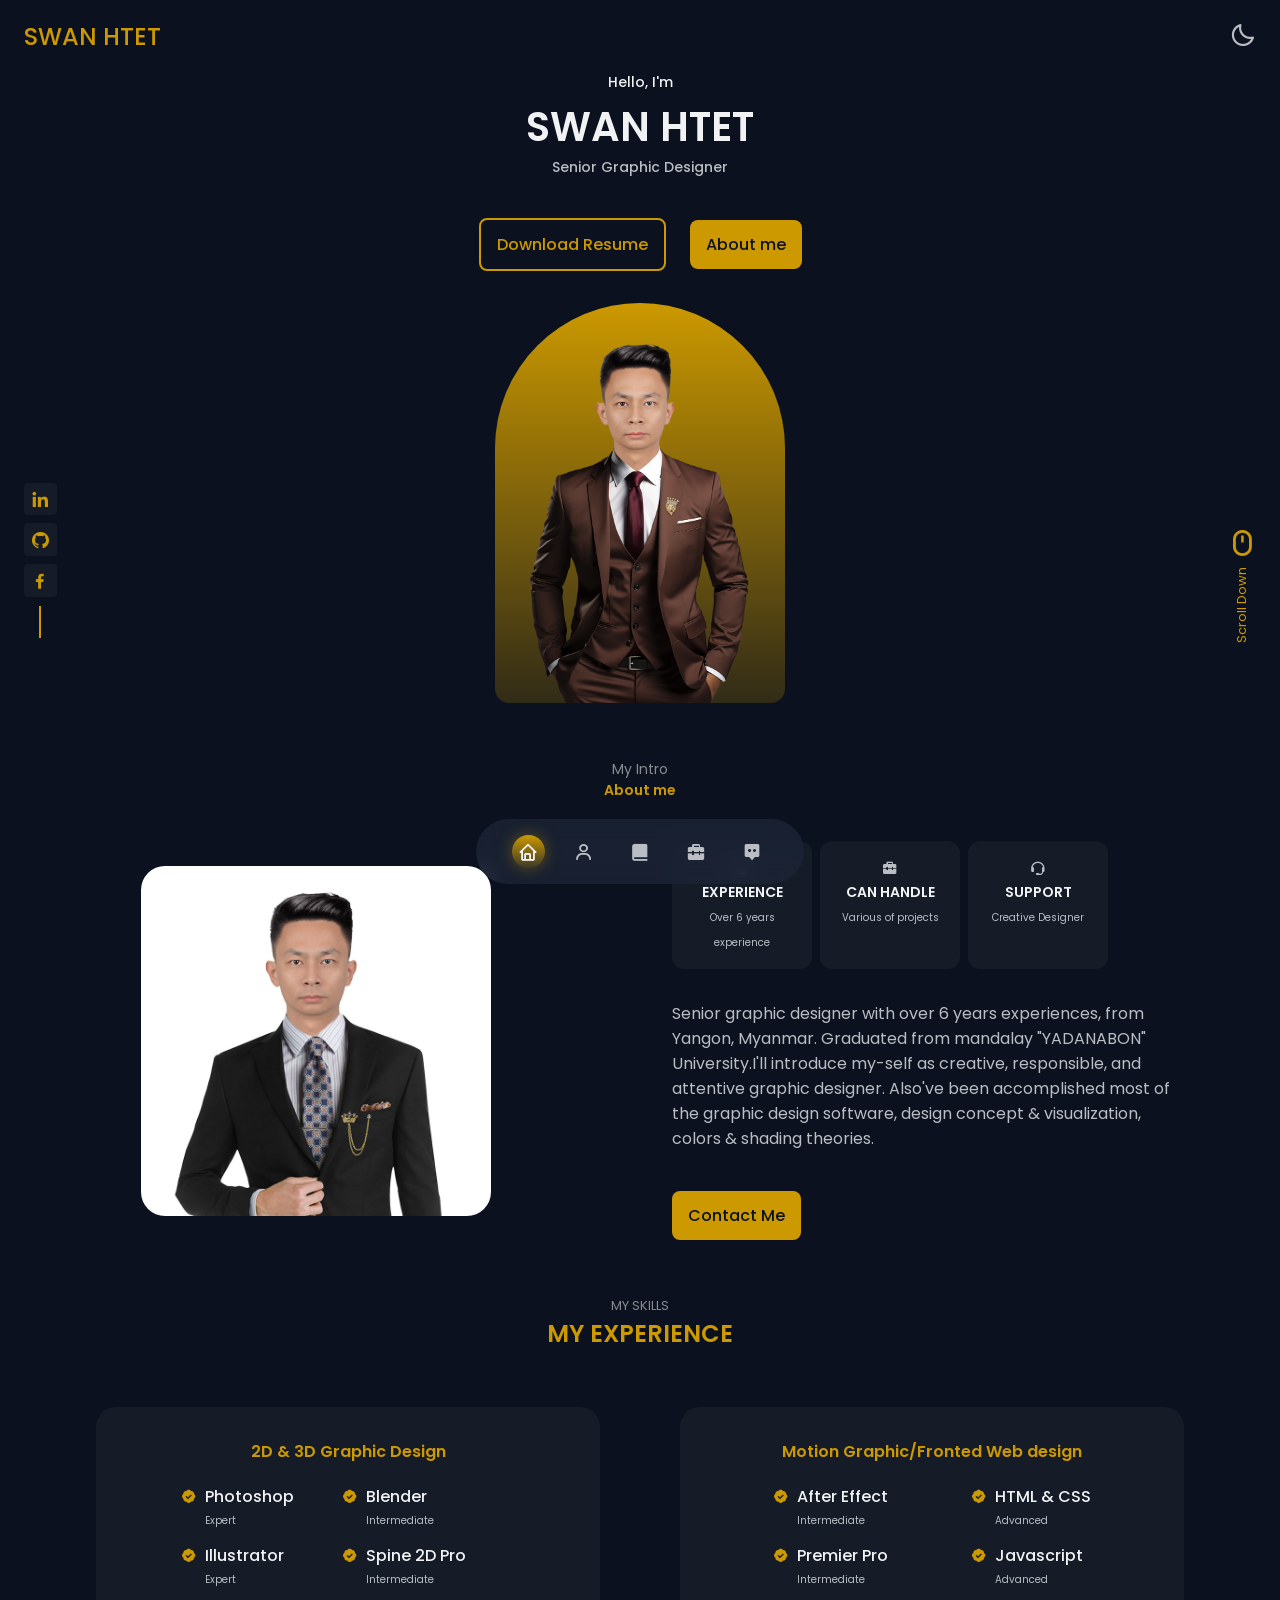
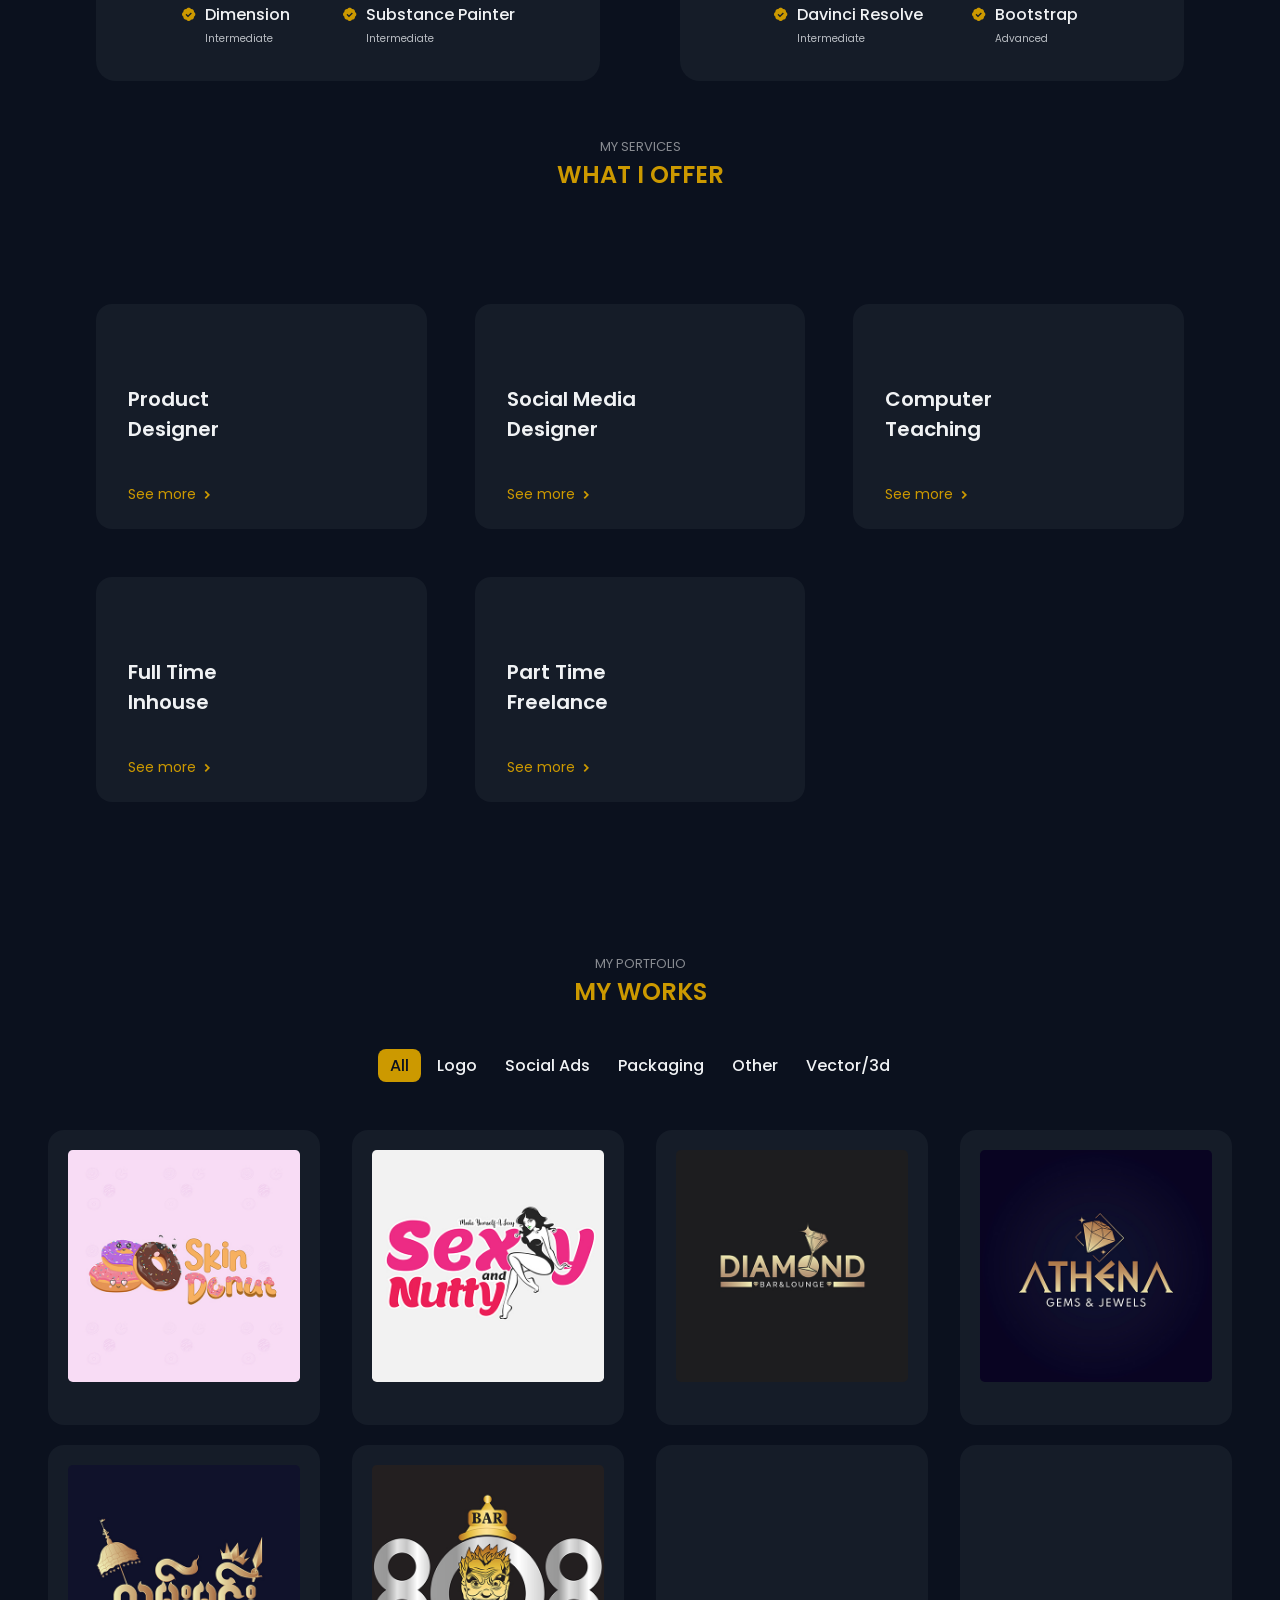
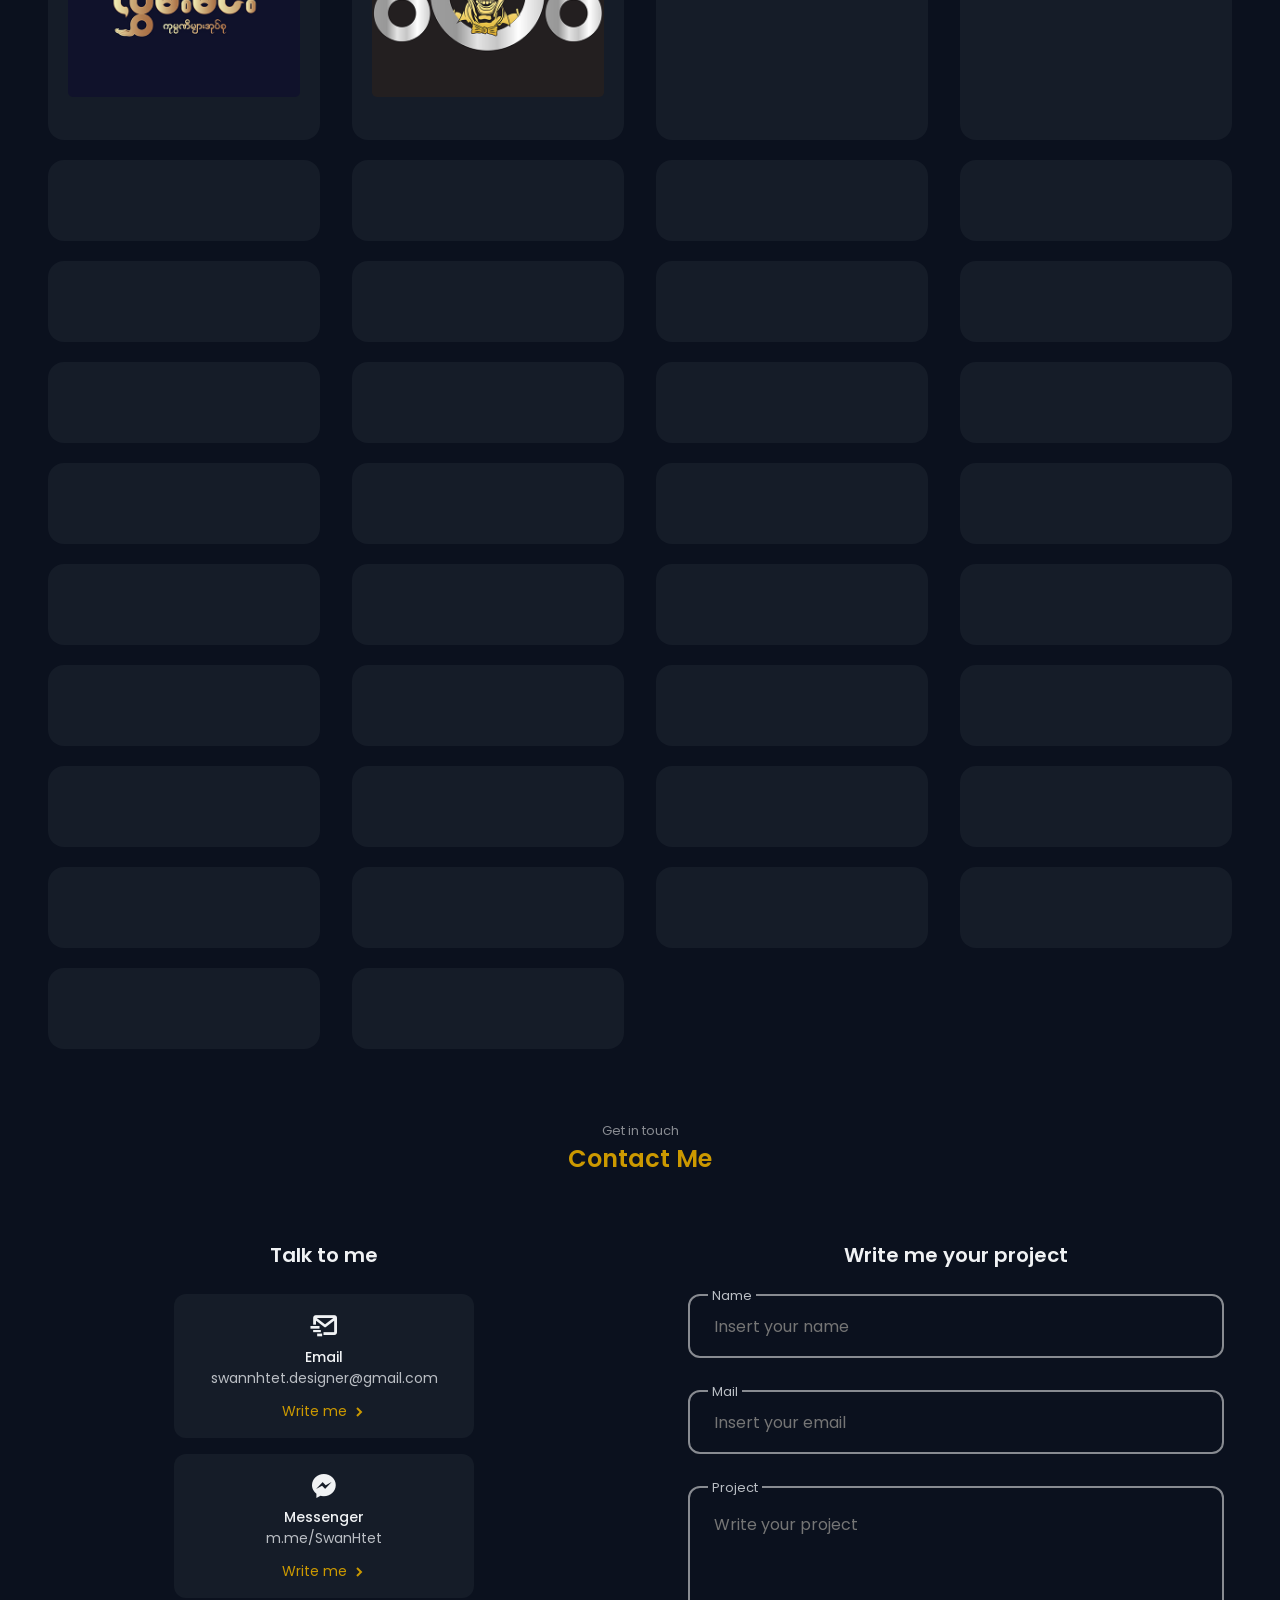
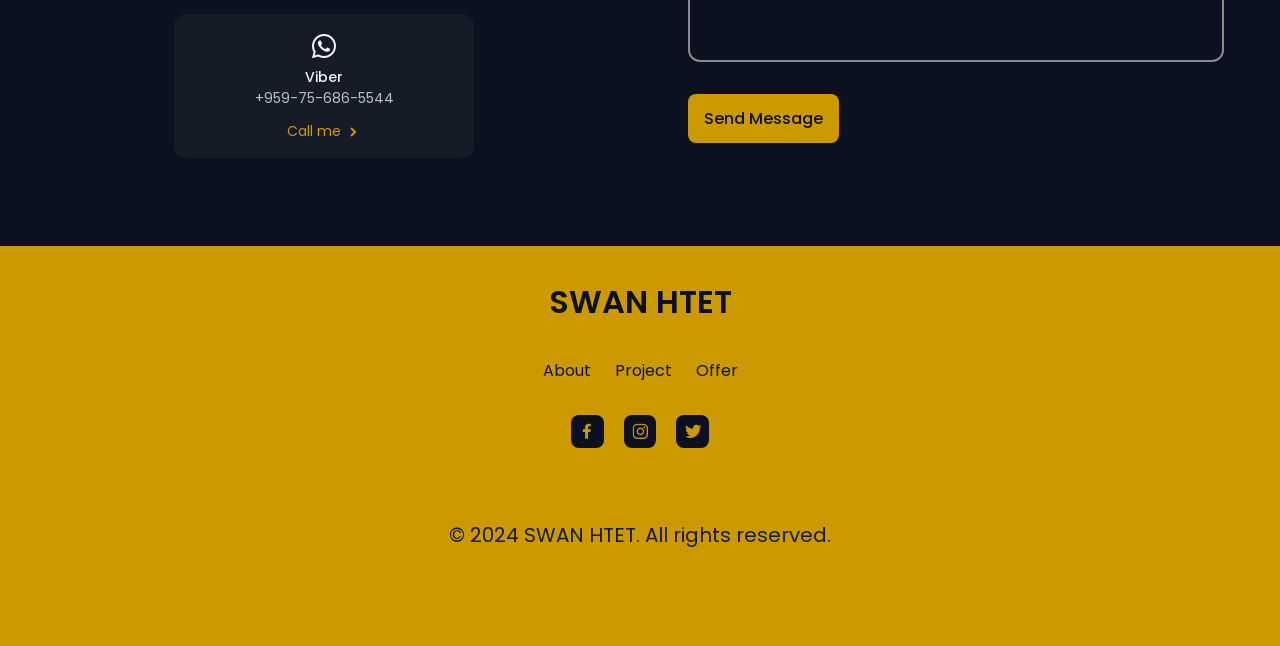
==== commit 62214e35: "Update index.html Add pinterest Domain" ====
--- a/index.html
+++ b/index.html
@@ -3,7 +3,7 @@
 <head>
     <meta charset="UTF-8">
     <meta name="viewport" content="width=device-width, initial-scale=1.0">
-    
+    <meta name="p:domain_verify" content="8e893262d85e7f86bf40da1ff4398e3a"/>
     <!--=============== FAVICON ===============-->
     <link rel="shortcut icon" href="" type="image/x-icon">
     
@@ -83,7 +83,7 @@
                     <h1 class="home__name">SWAN HTET</h1>
                     <h3 class="home__education">Senior Graphic Designer</h3>
                     <div class="home__buttons">
-                        <a download="" href="assets/pdf/Swan-CV.pdf" class="button button--ghost">
+                        <a download="" href="assets/pdf/swannHtetPortofolio.pdf" class="button button--ghost">
                             Download Resume
                         </a>
                         <a href="#about" class="button">About me</a>
@@ -1047,4 +1047,4 @@
     <!--=============== MAIN JS ===============-->
     <script src="assets/js/main.js"></script>
 </body>
-</html>+</html>
